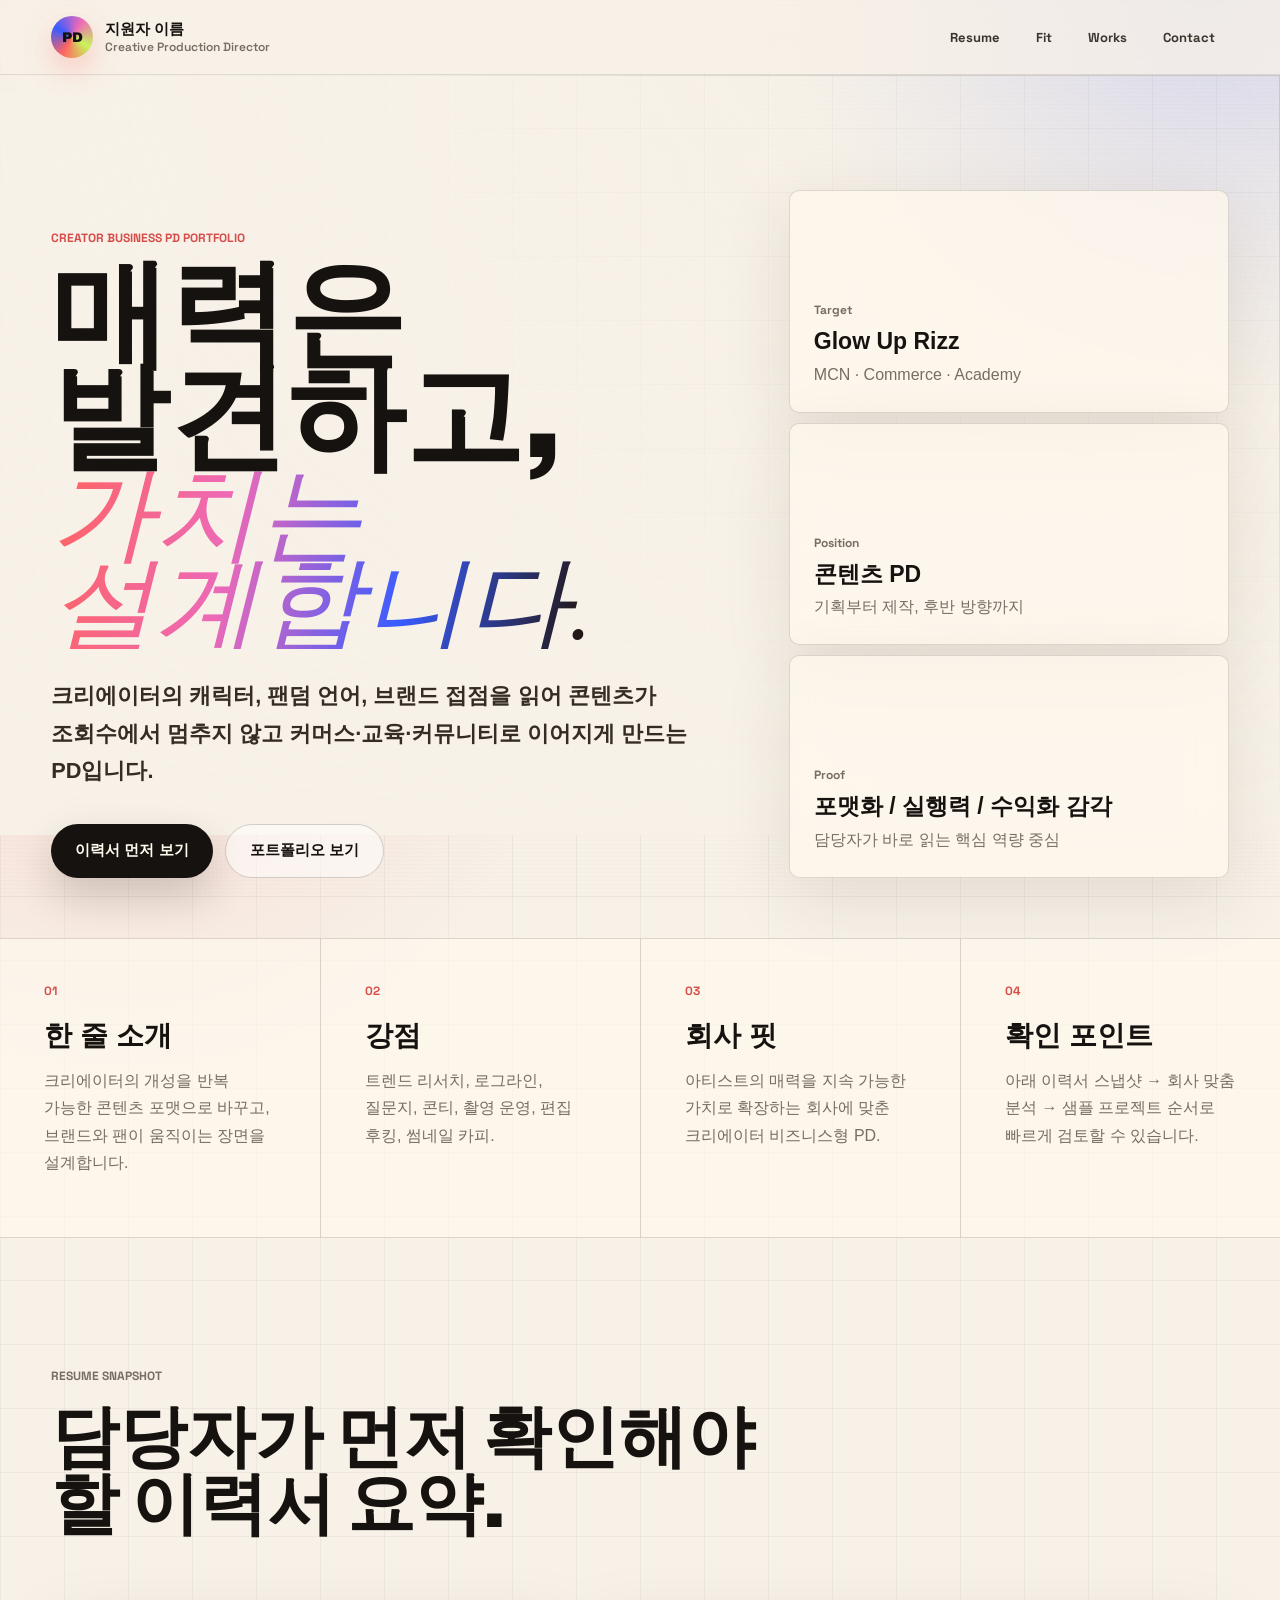
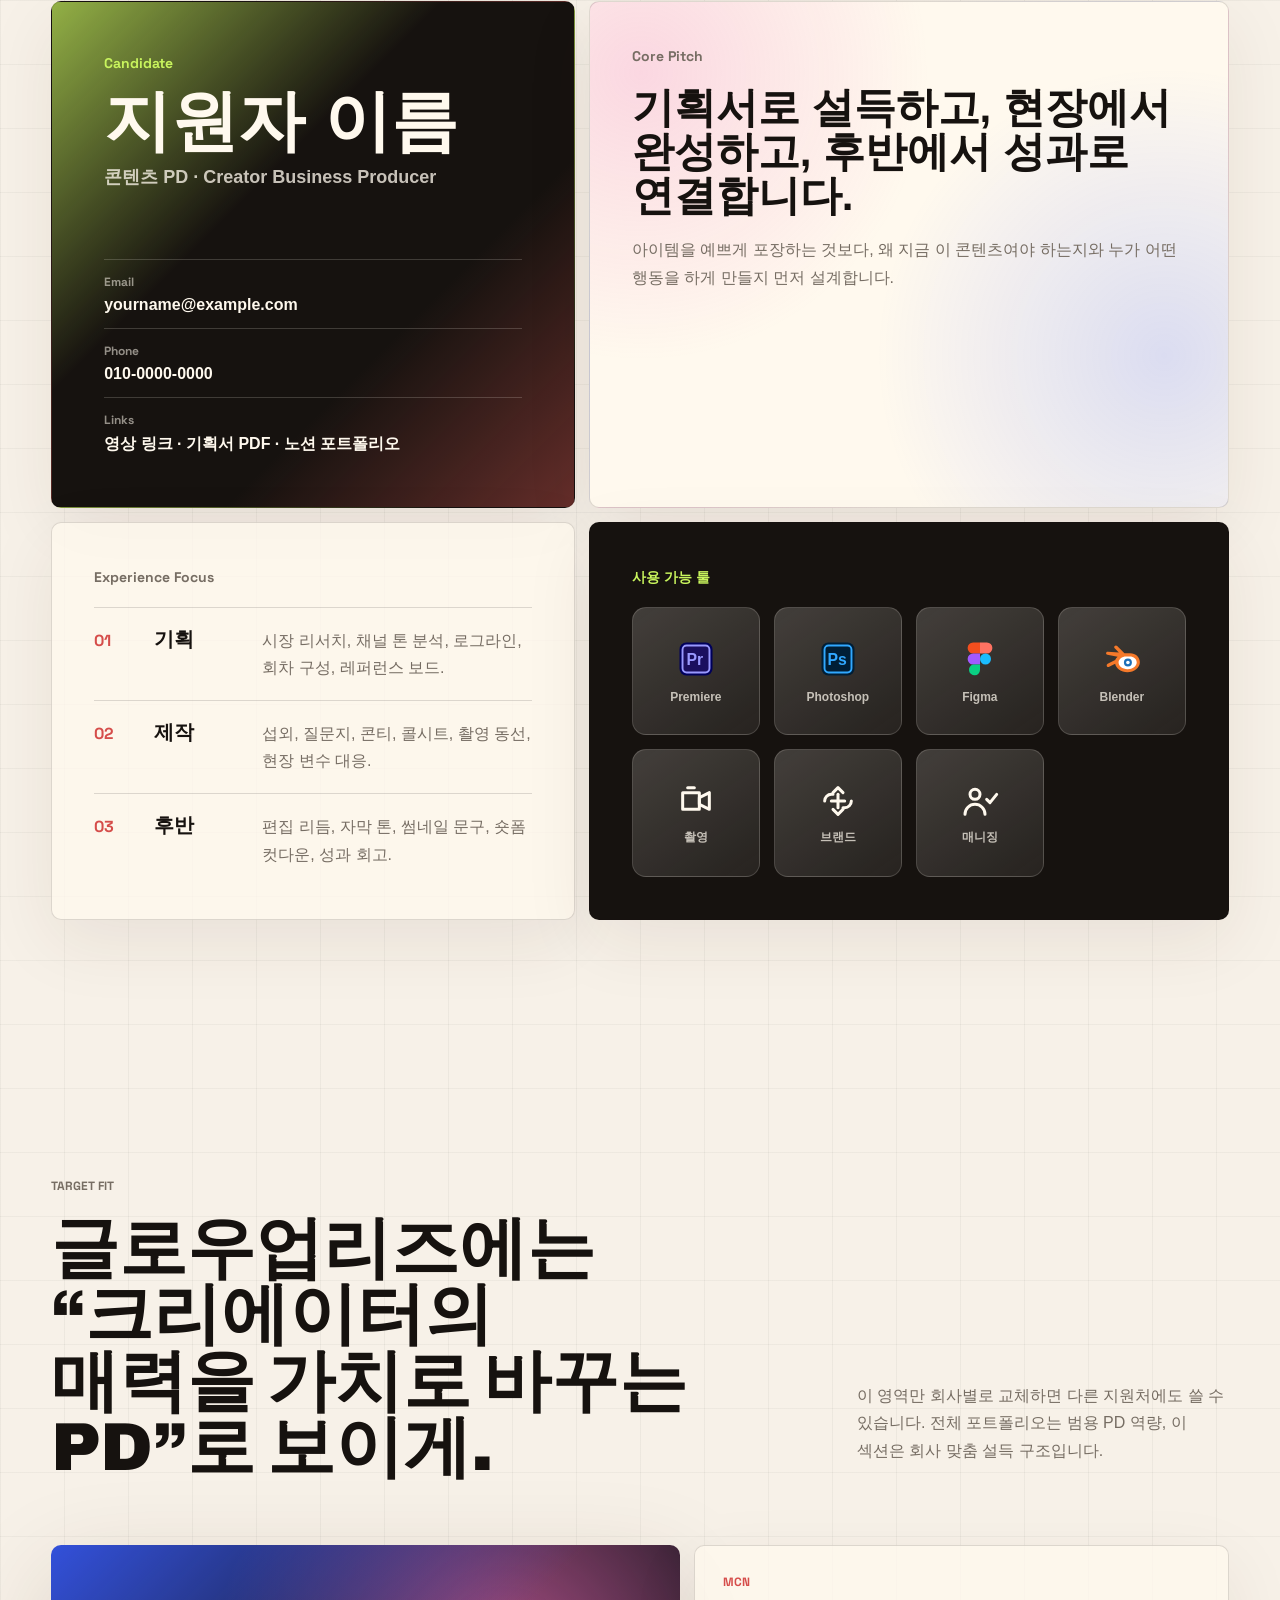
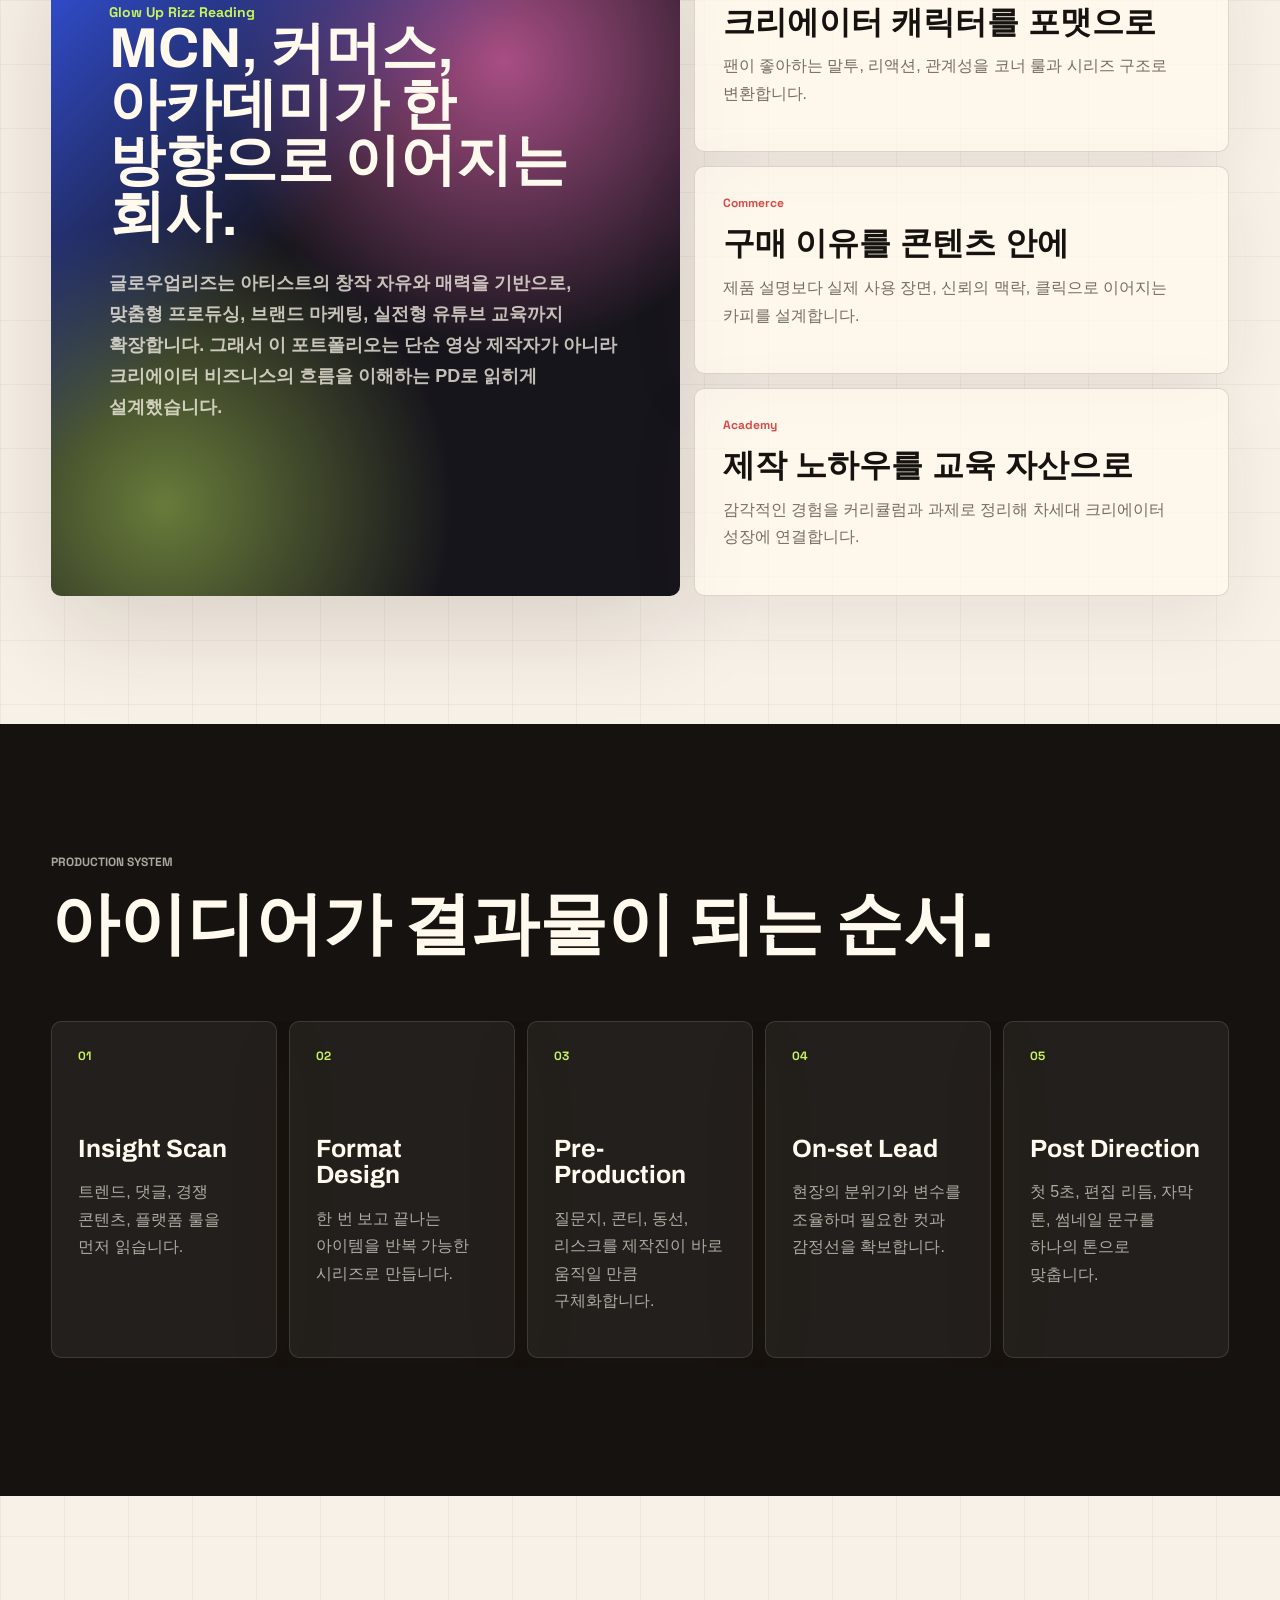
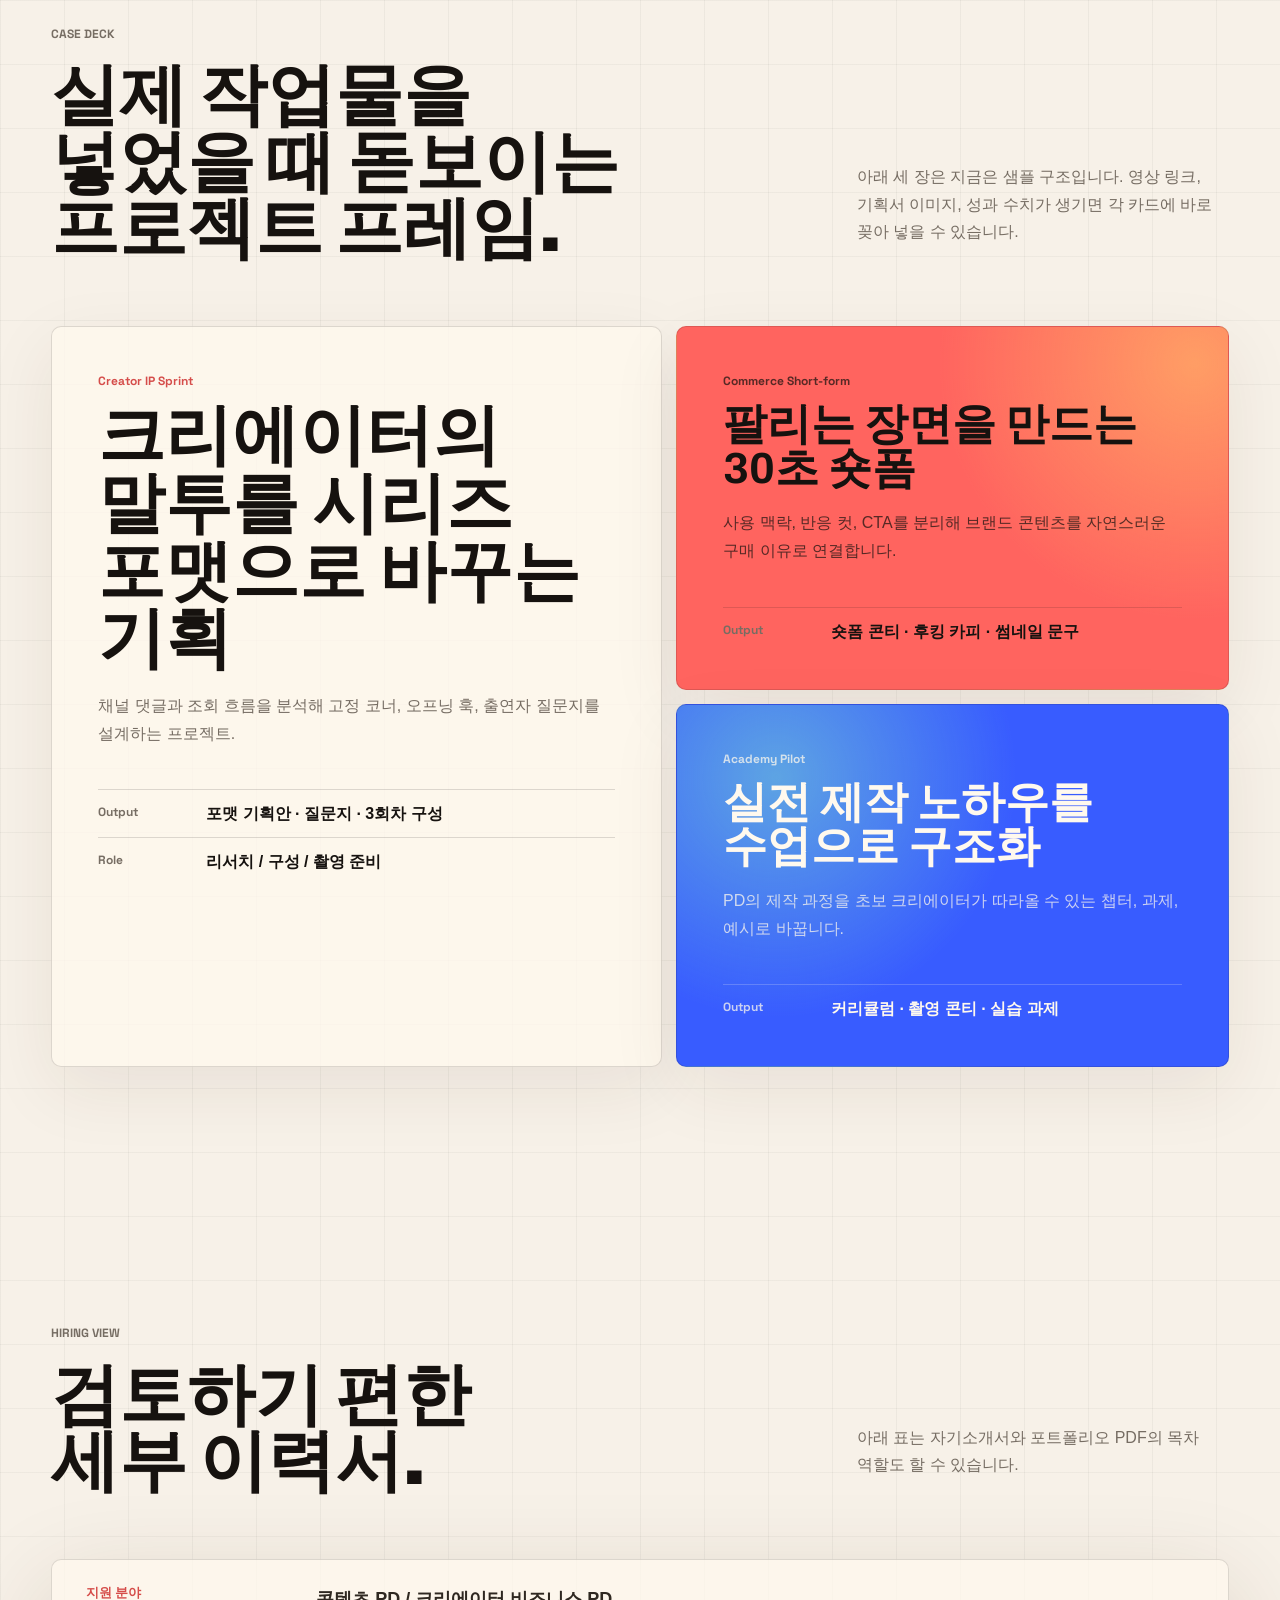
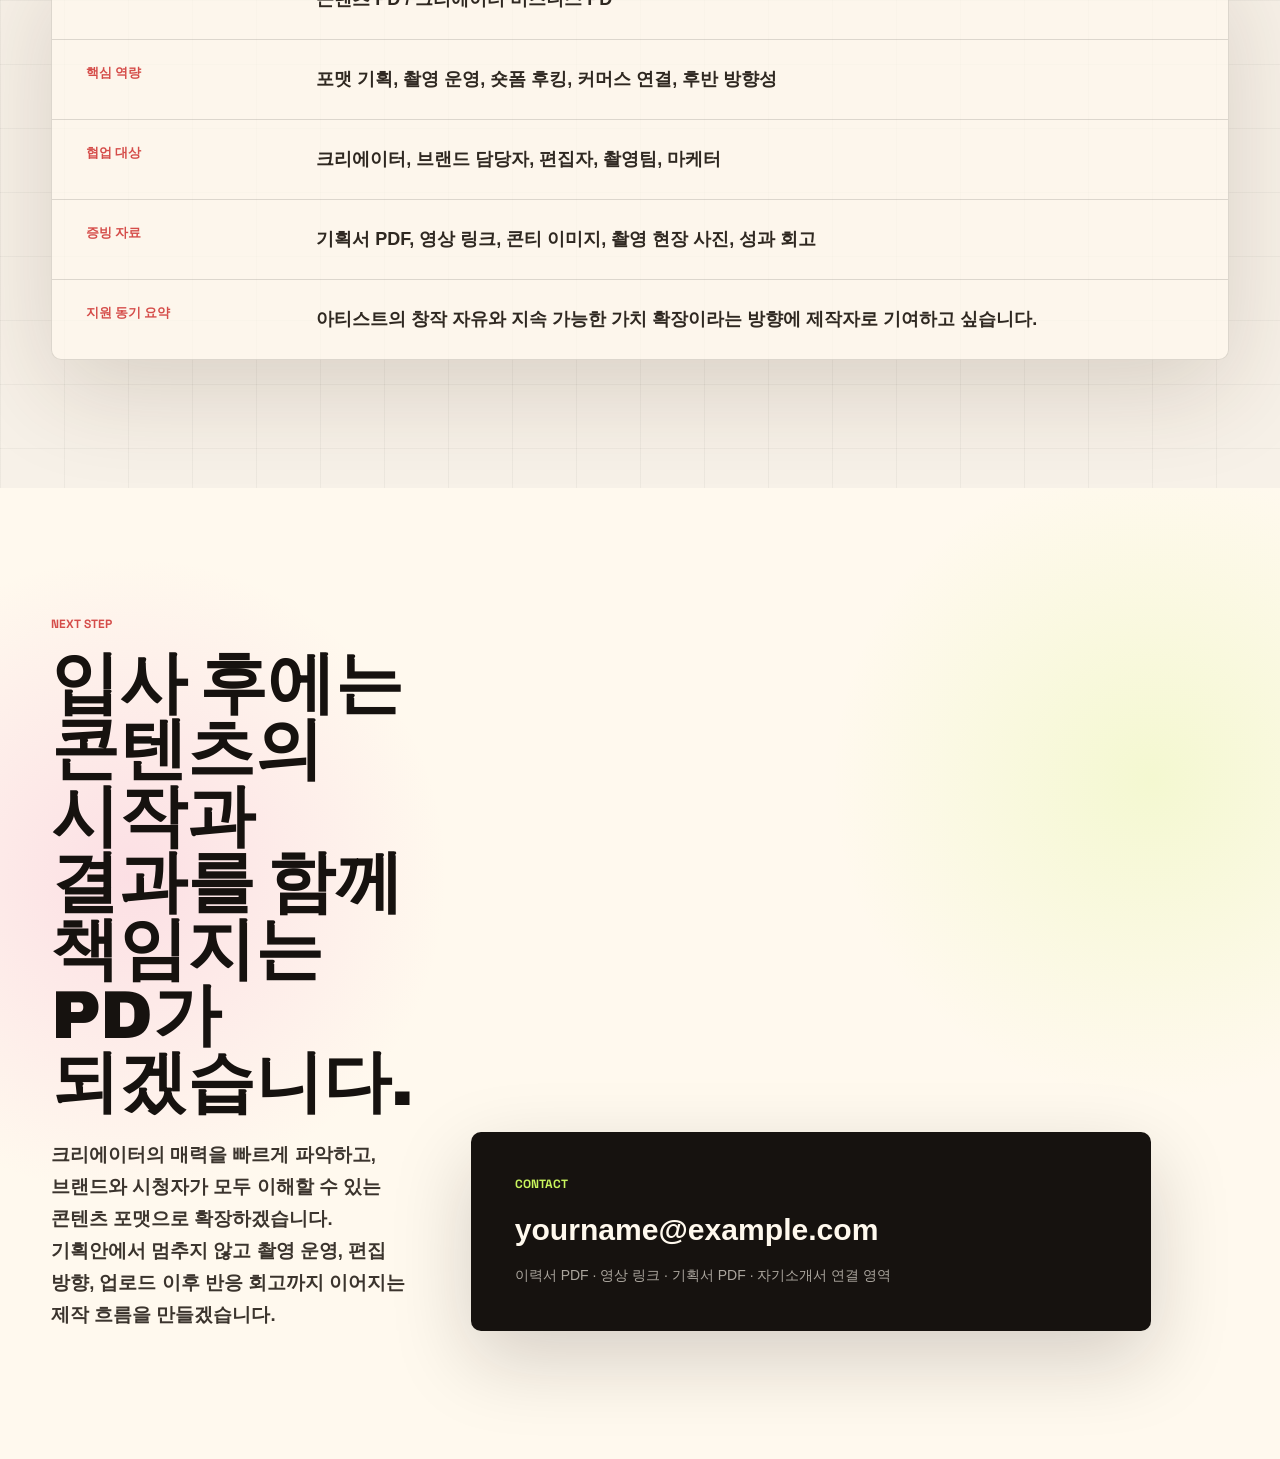
==== assets/index.html @ 53339b53 "Add files via upload" ====
﻿<!doctype html>
<html lang="ko">
  <head>
    <meta charset="utf-8" />
    <meta name="viewport" content="width=device-width, initial-scale=1" />
    <title>Creative PD Portfolio | Creator Business Resume</title>
    <meta
      name="description"
      content="크리에이터 비즈니스, MCN, 커머스, 아카데미까지 연결하는 콘텐츠 PD 포트폴리오 겸 이력서"
    />
    <link rel="stylesheet" href="./styles.css" />
  </head>
  <body>
    <main class="site">
      <header class="nav" aria-label="주요 메뉴">
        <a class="brand" href="#top" aria-label="맨 위로 이동">
          <span class="brand-mark">PD</span>
          <span>
            <strong>지원자 이름</strong>
            <small>Creative Production Director</small>
          </span>
        </a>
        <nav class="nav-links">
          <a href="#resume">Resume</a>
          <a href="#fit">Fit</a>
          <a href="#works">Works</a>
          <a href="#contact">Contact</a>
        </nav>
      </header>

      <section class="hero" id="top">
        <div class="hero-visual" aria-hidden="true">
          <img src="./assets/hero-prism-studio.png" alt="" />
        </div>
        <div class="hero-copy">
          <p class="eyebrow">CREATOR BUSINESS PD PORTFOLIO</p>
          <h1>
            매력은 발견하고,
            <span>가치는 설계합니다.</span>
          </h1>
          <p class="hero-lead">
            크리에이터의 캐릭터, 팬덤 언어, 브랜드 접점을 읽어
            콘텐츠가 조회수에서 멈추지 않고 커머스·교육·커뮤니티로 이어지게 만드는 PD입니다.
          </p>
          <div class="hero-actions">
            <a class="button primary" href="#resume">이력서 먼저 보기</a>
            <a class="button ghost" href="#works">포트폴리오 보기</a>
          </div>
        </div>
        <aside class="hero-panel" aria-label="지원 요약">
          <div>
            <span>Target</span>
            <strong>Glow Up Rizz</strong>
            <p>MCN · Commerce · Academy</p>
          </div>
          <div>
            <span>Position</span>
            <strong>콘텐츠 PD</strong>
            <p>기획부터 제작, 후반 방향까지</p>
          </div>
          <div>
            <span>Proof</span>
            <strong>포맷화 / 실행력 / 수익화 감각</strong>
            <p>담당자가 바로 읽는 핵심 역량 중심</p>
          </div>
        </aside>
      </section>

      <section class="brief" aria-label="채용 담당자 요약">
        <article>
          <span>01</span>
          <strong>한 줄 소개</strong>
          <p>크리에이터의 개성을 반복 가능한 콘텐츠 포맷으로 바꾸고, 브랜드와 팬이 움직이는 장면을 설계합니다.</p>
        </article>
        <article>
          <span>02</span>
          <strong>강점</strong>
          <p>트렌드 리서치, 로그라인, 질문지, 콘티, 촬영 운영, 편집 후킹, 썸네일 카피.</p>
        </article>
        <article>
          <span>03</span>
          <strong>회사 핏</strong>
          <p>아티스트의 매력을 지속 가능한 가치로 확장하는 회사에 맞춘 크리에이터 비즈니스형 PD.</p>
        </article>
        <article>
          <span>04</span>
          <strong>확인 포인트</strong>
          <p>아래 이력서 스냅샷 → 회사 맞춤 분석 → 샘플 프로젝트 순서로 빠르게 검토할 수 있습니다.</p>
        </article>
      </section>

      <section class="resume" id="resume">
        <div class="section-head">
          <p class="eyebrow">RESUME SNAPSHOT</p>
          <h2>담당자가 먼저 확인해야 할 이력서 요약.</h2>
        </div>

        <div class="resume-grid">
          <article class="profile-block">
            <p class="label">Candidate</p>
            <h3>지원자 이름</h3>
            <p class="role">콘텐츠 PD · Creator Business Producer</p>
            <ul class="contact-list">
              <li><span>Email</span><strong>yourname@example.com</strong></li>
              <li><span>Phone</span><strong>010-0000-0000</strong></li>
              <li><span>Links</span><strong>영상 링크 · 기획서 PDF · 노션 포트폴리오</strong></li>
            </ul>
          </article>

          <article class="resume-card accent-card">
            <p class="label">Core Pitch</p>
            <h3>기획서로 설득하고, 현장에서 완성하고, 후반에서 성과로 연결합니다.</h3>
            <p>
              아이템을 예쁘게 포장하는 것보다, 왜 지금 이 콘텐츠여야 하는지와
              누가 어떤 행동을 하게 만들지 먼저 설계합니다.
            </p>
          </article>

          <article class="resume-card">
            <p class="label">Experience Focus</p>
            <div class="timeline">
              <div>
                <span>01</span>
                <strong>기획</strong>
                <p>시장 리서치, 채널 톤 분석, 로그라인, 회차 구성, 레퍼런스 보드.</p>
              </div>
              <div>
                <span>02</span>
                <strong>제작</strong>
                <p>섭외, 질문지, 콘티, 콜시트, 촬영 동선, 현장 변수 대응.</p>
              </div>
              <div>
                <span>03</span>
                <strong>후반</strong>
                <p>편집 리듬, 자막 톤, 썸네일 문구, 숏폼 컷다운, 성과 회고.</p>
              </div>
            </div>
          </article>

          <article class="resume-card tools-card">
            <p class="label">사용 가능 툴</p>
            <div class="tool-icons" aria-label="사용 가능 툴 목록">
              <span class="tool-icon" aria-label="Premiere Pro 영상 편집" data-tooltip="Premiere Pro">
                <svg class="brand-icon adobe-icon premiere-icon" viewBox="0 0 32 32" aria-hidden="true">
                  <rect x="4" y="4" width="24" height="24" rx="5" fill="#00005b"/>
                  <rect x="6.2" y="6.2" width="19.6" height="19.6" rx="3" fill="#1a0f5f" stroke="#9999ff" stroke-width="1.4"/>
                  <text x="9.1" y="20.5" fill="#9999ff" font-family="Arial, sans-serif" font-size="11.5" font-weight="800">Pr</text>
                </svg>
                <small>Premiere</small>
              </span>
              <span class="tool-icon" aria-label="Photoshop 이미지 편집" data-tooltip="Photoshop">
                <svg class="brand-icon adobe-icon photoshop-icon" viewBox="0 0 32 32" aria-hidden="true">
                  <rect x="4" y="4" width="24" height="24" rx="5" fill="#001e36"/>
                  <rect x="6.2" y="6.2" width="19.6" height="19.6" rx="3" fill="#001e36" stroke="#31a8ff" stroke-width="1.4"/>
                  <text x="8.4" y="20.5" fill="#31a8ff" font-family="Arial, sans-serif" font-size="11.5" font-weight="800">Ps</text>
                </svg>
                <small>Photoshop</small>
              </span>
              <span class="tool-icon" aria-label="Figma 화면 설계" data-tooltip="Figma">
                <svg class="brand-icon figma-icon" viewBox="0 0 32 32" aria-hidden="true">
                  <path d="M11 4h5v8h-5a4 4 0 0 1 0-8Z" fill="#f24e1e"/>
                  <path d="M16 4h5a4 4 0 0 1 0 8h-5V4Z" fill="#ff7262"/>
                  <path d="M11 12h5v8h-5a4 4 0 0 1 0-8Z" fill="#a259ff"/>
                  <path d="M16 16a4 4 0 1 1 8 0 4 4 0 0 1-8 0Z" fill="#1abcfe"/>
                  <path d="M11 20h5v4a4 4 0 1 1-5-4Z" fill="#0acf83"/>
                </svg>
                <small>Figma</small>
              </span>
              <span class="tool-icon" aria-label="Blender 3D 그래픽 제작" data-tooltip="Blender">
                <svg class="brand-icon blender-icon" viewBox="0 0 32 32" aria-hidden="true">
                  <path d="M5.4 12.9c-.6-.1-1-.5-1-1.1 0-.7.6-1.2 1.3-1.1l8 .6-3-3.1c-.5-.5-.5-1.2 0-1.7.5-.5 1.3-.5 1.8 0l5.3 5.4h4.1c4 0 7.1 2.9 7.1 6.5 0 4-4.1 7.2-9.1 7.2-4.5 0-8.2-2.6-8.9-6.1l-4.3 2.2c-.7.3-1.4.1-1.7-.5-.3-.6 0-1.3.6-1.7l5.4-2.8c.4-.9 1-1.7 1.8-2.4l-7.4-1.4Z" fill="#f5792a"/>
                  <path d="M21.6 14.2c2.9 0 5.1 1.9 5.1 4.3 0 2.7-3 4.9-6.7 4.9-3.6 0-6.5-2.1-6.5-4.8 0-2.5 2.5-4.4 5.5-4.4h2.6Z" fill="#ffffff"/>
                  <circle cx="20.3" cy="18.5" r="2.9" fill="#1d6fb8"/>
                  <circle cx="20.3" cy="18.5" r="1.3" fill="#ffffff"/>
                </svg>
                <small>Blender</small>
              </span>
              <span class="tool-icon" aria-label="촬영 진행" data-tooltip="촬영 진행">
                <svg viewBox="0 0 24 24" aria-hidden="true"><path d="M4 7h10v10H4z"/><path d="m14 10 6-3v10l-6-3z"/><path d="M7 4h4"/></svg>
                <small>촬영</small>
              </span>
              <span class="tool-icon" aria-label="브랜드 커뮤니케이션" data-tooltip="브랜드 커뮤니케이션">
                <svg viewBox="0 0 24 24" aria-hidden="true"><path d="M8 12h8"/><path d="M12 8v8"/><path d="M4 12a4 4 0 0 1 4-4h1"/><path d="M20 12a4 4 0 0 1-4 4h-1"/><path d="M9 17l3 3 3-3"/><path d="M9 7l3-3 3 3"/></svg>
                <small>브랜드</small>
              </span>
              <span class="tool-icon" aria-label="크리에이터 매니지먼트" data-tooltip="크리에이터 매니지먼트">
                <svg viewBox="0 0 24 24" aria-hidden="true"><circle cx="9" cy="8" r="3"/><path d="M3 20a6 6 0 0 1 12 0"/><path d="m16 11 2 2 4-5"/></svg>
                <small>매니징</small>
              </span>
            </div>
          </article>
        </div>
      </section>

      <section class="target-fit" id="fit">
        <div class="section-head split">
          <div>
            <p class="eyebrow">TARGET FIT</p>
            <h2>글로우업리즈에는 “크리에이터의 매력을 가치로 바꾸는 PD”로 보이게.</h2>
          </div>
          <p>
            이 영역만 회사별로 교체하면 다른 지원처에도 쓸 수 있습니다.
            전체 포트폴리오는 범용 PD 역량, 이 섹션은 회사 맞춤 설득 구조입니다.
          </p>
        </div>

        <div class="fit-grid">
          <article class="fit-main">
            <span class="label">Glow Up Rizz Reading</span>
            <h3>MCN, 커머스, 아카데미가 한 방향으로 이어지는 회사.</h3>
            <p>
              글로우업리즈는 아티스트의 창작 자유와 매력을 기반으로, 맞춤형 프로듀싱,
              브랜드 마케팅, 실전형 유튜브 교육까지 확장합니다. 그래서 이 포트폴리오는
              단순 영상 제작자가 아니라 크리에이터 비즈니스의 흐름을 이해하는 PD로 읽히게 설계했습니다.
            </p>
          </article>
          <div class="fit-stack">
            <article>
              <span>MCN</span>
              <strong>크리에이터 캐릭터를 포맷으로</strong>
              <p>팬이 좋아하는 말투, 리액션, 관계성을 코너 룰과 시리즈 구조로 변환합니다.</p>
            </article>
            <article>
              <span>Commerce</span>
              <strong>구매 이유를 콘텐츠 안에</strong>
              <p>제품 설명보다 실제 사용 장면, 신뢰의 맥락, 클릭으로 이어지는 카피를 설계합니다.</p>
            </article>
            <article>
              <span>Academy</span>
              <strong>제작 노하우를 교육 자산으로</strong>
              <p>감각적인 경험을 커리큘럼과 과제로 정리해 차세대 크리에이터 성장에 연결합니다.</p>
            </article>
          </div>
        </div>
      </section>

      <section class="process">
        <div class="section-head">
          <p class="eyebrow">PRODUCTION SYSTEM</p>
          <h2>아이디어가 결과물이 되는 순서.</h2>
        </div>
        <div class="process-row">
          <article><span>01</span><strong>Insight Scan</strong><p>트렌드, 댓글, 경쟁 콘텐츠, 플랫폼 룰을 먼저 읽습니다.</p></article>
          <article><span>02</span><strong>Format Design</strong><p>한 번 보고 끝나는 아이템을 반복 가능한 시리즈로 만듭니다.</p></article>
          <article><span>03</span><strong>Pre-Production</strong><p>질문지, 콘티, 동선, 리스크를 제작진이 바로 움직일 만큼 구체화합니다.</p></article>
          <article><span>04</span><strong>On-set Lead</strong><p>현장의 분위기와 변수를 조율하며 필요한 컷과 감정선을 확보합니다.</p></article>
          <article><span>05</span><strong>Post Direction</strong><p>첫 5초, 편집 리듬, 자막 톤, 썸네일 문구를 하나의 톤으로 맞춥니다.</p></article>
        </div>
      </section>

      <section class="works" id="works">
        <div class="section-head split">
          <div>
            <p class="eyebrow">CASE DECK</p>
            <h2>실제 작업물을 넣었을 때 돋보이는 프로젝트 프레임.</h2>
          </div>
          <p>
            아래 세 장은 지금은 샘플 구조입니다. 영상 링크, 기획서 이미지,
            성과 수치가 생기면 각 카드에 바로 꽂아 넣을 수 있습니다.
          </p>
        </div>

        <div class="case-grid">
          <article class="case-card large">
            <span>Creator IP Sprint</span>
            <h3>크리에이터의 말투를 시리즈 포맷으로 바꾸는 기획</h3>
            <p>채널 댓글과 조회 흐름을 분석해 고정 코너, 오프닝 훅, 출연자 질문지를 설계하는 프로젝트.</p>
            <dl>
              <div><dt>Output</dt><dd>포맷 기획안 · 질문지 · 3회차 구성</dd></div>
              <div><dt>Role</dt><dd>리서치 / 구성 / 촬영 준비</dd></div>
            </dl>
          </article>
          <article class="case-card coral">
            <span>Commerce Short-form</span>
            <h3>팔리는 장면을 만드는 30초 숏폼</h3>
            <p>사용 맥락, 반응 컷, CTA를 분리해 브랜드 콘텐츠를 자연스러운 구매 이유로 연결합니다.</p>
            <dl>
              <div><dt>Output</dt><dd>숏폼 콘티 · 후킹 카피 · 썸네일 문구</dd></div>
            </dl>
          </article>
          <article class="case-card blue">
            <span>Academy Pilot</span>
            <h3>실전 제작 노하우를 수업으로 구조화</h3>
            <p>PD의 제작 과정을 초보 크리에이터가 따라올 수 있는 챕터, 과제, 예시로 바꿉니다.</p>
            <dl>
              <div><dt>Output</dt><dd>커리큘럼 · 촬영 콘티 · 실습 과제</dd></div>
            </dl>
          </article>
        </div>
      </section>

      <section class="resume-detail">
        <div class="section-head split">
          <div>
            <p class="eyebrow">HIRING VIEW</p>
            <h2>검토하기 편한 세부 이력서.</h2>
          </div>
          <p>아래 표는 자기소개서와 포트폴리오 PDF의 목차 역할도 할 수 있습니다.</p>
        </div>

        <div class="detail-table" role="table" aria-label="세부 이력서">
          <div role="row"><span role="cell">지원 분야</span><strong role="cell">콘텐츠 PD / 크리에이터 비즈니스 PD</strong></div>
          <div role="row"><span role="cell">핵심 역량</span><strong role="cell">포맷 기획, 촬영 운영, 숏폼 후킹, 커머스 연결, 후반 방향성</strong></div>
          <div role="row"><span role="cell">협업 대상</span><strong role="cell">크리에이터, 브랜드 담당자, 편집자, 촬영팀, 마케터</strong></div>
          <div role="row"><span role="cell">증빙 자료</span><strong role="cell">기획서 PDF, 영상 링크, 콘티 이미지, 촬영 현장 사진, 성과 회고</strong></div>
          <div role="row"><span role="cell">지원 동기 요약</span><strong role="cell">아티스트의 창작 자유와 지속 가능한 가치 확장이라는 방향에 제작자로 기여하고 싶습니다.</strong></div>
        </div>
      </section>

      <section class="contact" id="contact">
        <div>
          <p class="eyebrow">NEXT STEP</p>
          <h2>입사 후에는 콘텐츠의 시작과 결과를 함께 책임지는 PD가 되겠습니다.</h2>
          <p class="contact-copy">
            크리에이터의 매력을 빠르게 파악하고, 브랜드와 시청자가 모두 이해할 수 있는 콘텐츠 포맷으로 확장하겠습니다.
            기획안에서 멈추지 않고 촬영 운영, 편집 방향, 업로드 이후 반응 회고까지 이어지는 제작 흐름을 만들겠습니다.
          </p>
        </div>
        <a class="contact-card" href="mailto:yourname@example.com">
          <span>CONTACT</span>
          <strong>yourname@example.com</strong>
          <small>이력서 PDF · 영상 링크 · 기획서 PDF · 자기소개서 연결 영역</small>
        </a>
      </section>
    </main>

    <script>
      const observer = new IntersectionObserver(
        (entries) => {
          entries.forEach((entry) => {
            if (entry.isIntersecting) entry.target.classList.add("is-visible");
          });
        },
        { threshold: 0.12 }
      );

      document.querySelectorAll("section, .case-card, .resume-card").forEach((element) => {
        element.classList.add("reveal");
        observer.observe(element);
      });
    </script>
  </body>
</html>
---- assets/styles.css ----
﻿@import url("https://cdn.jsdelivr.net/gh/orioncactus/pretendard/dist/web/static/pretendard.css");
@import url("https://fonts.googleapis.com/css2?family=Archivo:wght@600;700;800;900&family=Instrument+Serif:ital@0;1&family=Space+Grotesk:wght@500;600;700&display=swap");

:root {
  --paper: #f7f1e8;
  --paper-2: #fff9ee;
  --ink: #16120f;
  --charcoal: #151515;
  --muted: #766d63;
  --line: rgba(22, 18, 15, 0.14);
  --lime: #c8f45d;
  --coral: #ff645f;
  --pink: #ed69b7;
  --blue: #385cff;
  --mint: #86f2c5;
  --butter: #ffd66b;
  --shadow: 0 30px 100px rgba(60, 36, 21, 0.16);
}

* {
  box-sizing: border-box;
}

html {
  scroll-behavior: smooth;
}

body {
  margin: 0;
  background: var(--paper);
  color: var(--ink);
  font-family: "Pretendard", "Apple SD Gothic Neo", "Segoe UI", sans-serif;
  word-break: keep-all;
}

a {
  color: inherit;
  text-decoration: none;
}

img {
  display: block;
  max-width: 100%;
}

.site {
  min-height: 100dvh;
  overflow: hidden;
  background:
    radial-gradient(circle at 10% 8%, rgba(255, 100, 95, 0.16), transparent 28rem),
    radial-gradient(circle at 94% 0%, rgba(56, 92, 255, 0.18), transparent 26rem),
    linear-gradient(90deg, rgba(22, 18, 15, 0.045) 1px, transparent 1px),
    linear-gradient(180deg, rgba(22, 18, 15, 0.04) 1px, transparent 1px),
    var(--paper);
  background-size: auto, auto, 64px 64px, 64px 64px, auto;
}

.site::before {
  content: "";
  position: fixed;
  inset: 0;
  z-index: 1;
  pointer-events: none;
  opacity: 0.38;
  background-image:
    linear-gradient(rgba(22, 18, 15, 0.025) 1px, transparent 1px),
    linear-gradient(90deg, rgba(22, 18, 15, 0.02) 1px, transparent 1px);
  background-size: 4px 4px;
}

.nav,
section {
  position: relative;
  z-index: 2;
}

.nav {
  position: sticky;
  top: 0;
  z-index: 20;
  display: flex;
  align-items: center;
  justify-content: space-between;
  gap: 24px;
  padding: 16px clamp(18px, 4vw, 56px);
  border-bottom: 1px solid rgba(22, 18, 15, 0.1);
  background: rgba(247, 241, 232, 0.76);
  backdrop-filter: blur(22px);
}

.brand {
  display: inline-flex;
  align-items: center;
  gap: 12px;
}

.brand-mark {
  display: grid;
  width: 42px;
  height: 42px;
  place-items: center;
  border-radius: 50%;
  background: conic-gradient(from 120deg, var(--lime), var(--coral), var(--blue), var(--pink), var(--lime));
  color: var(--ink);
  font-family: "Archivo", sans-serif;
  font-size: 14px;
  font-weight: 900;
  box-shadow: 0 12px 30px rgba(255, 100, 95, 0.28);
}

.brand strong,
.brand small {
  display: block;
}

.brand strong {
  font-size: 15px;
  font-weight: 900;
}

.brand small,
.nav-links a,
.eyebrow,
.label,
.brief span,
.process-row span,
.case-card span,
.contact-card span,
.fit-stack span {
  font-family: "Space Grotesk", "Pretendard", sans-serif;
  letter-spacing: 0;
}

.brand small {
  color: var(--muted);
  font-size: 12px;
  font-weight: 600;
}

.nav-links {
  display: flex;
  align-items: center;
  gap: 8px;
}

.nav-links a {
  border: 1px solid transparent;
  border-radius: 999px;
  color: #3b342d;
  font-size: 13px;
  font-weight: 700;
  padding: 10px 13px;
  transition: all 0.28s cubic-bezier(0.16, 1, 0.3, 1);
}

.nav-links a:hover {
  border-color: rgba(22, 18, 15, 0.15);
  background: rgba(255, 255, 255, 0.45);
  transform: translateY(-2px);
}

.hero {
  min-height: calc(100dvh - 75px);
  display: grid;
  grid-template-columns: minmax(0, 1fr) minmax(300px, 440px);
  align-items: end;
  gap: 28px;
  padding: clamp(64px, 9vw, 118px) clamp(18px, 4vw, 56px) clamp(32px, 5vw, 60px);
  isolation: isolate;
}

.hero-visual {
  position: absolute;
  inset: 0 0 auto 0;
  height: min(760px, 86dvh);
  z-index: -2;
  overflow: hidden;
}

.hero-visual::after {
  content: "";
  position: absolute;
  inset: 0;
  background:
    linear-gradient(90deg, rgba(247, 241, 232, 0.98) 0%, rgba(247, 241, 232, 0.88) 31%, rgba(247, 241, 232, 0.28) 68%, rgba(247, 241, 232, 0.08) 100%),
    linear-gradient(180deg, rgba(247, 241, 232, 0.02) 0%, var(--paper) 100%);
}

.hero-visual img {
  width: 100%;
  height: 100%;
  object-fit: cover;
  object-position: 54% 42%;
  filter: saturate(1.06) contrast(1.04);
}

.hero-copy {
  max-width: 980px;
  padding-top: 40px;
}

.eyebrow {
  color: #d54d4a;
  font-size: 12px;
  font-weight: 900;
  margin: 0 0 18px;
}

h1,
h2,
h3,
p {
  margin-top: 0;
}

h1 {
  font-family: "Archivo", "Pretendard", sans-serif;
  font-size: clamp(58px, 9.2vw, 142px);
  font-weight: 900;
  letter-spacing: 0;
  line-height: 0.87;
  margin-bottom: 28px;
  text-wrap: balance;
}

h1 span {
  display: block;
  font-family: "Instrument Serif", serif;
  font-size: 0.88em;
  font-style: italic;
  font-weight: 400;
  color: transparent;
  background: linear-gradient(100deg, var(--coral), var(--pink), var(--blue), #22150e 76%);
  background-clip: text;
  -webkit-background-clip: text;
}

.hero-lead {
  max-width: 720px;
  color: #342c25;
  font-size: clamp(18px, 1.7vw, 23px);
  font-weight: 600;
  line-height: 1.72;
}

.hero-actions {
  display: flex;
  flex-wrap: wrap;
  gap: 12px;
  margin-top: 34px;
}

.button {
  display: inline-flex;
  align-items: center;
  justify-content: center;
  min-height: 54px;
  border-radius: 999px;
  padding: 0 24px;
  font-size: 15px;
  font-weight: 900;
  transition: transform 0.35s cubic-bezier(0.16, 1, 0.3, 1), box-shadow 0.25s ease, background 0.25s ease;
}

.button:hover {
  transform: translateY(-3px);
}

.button:active {
  transform: scale(0.98);
}

.primary {
  background: var(--ink);
  color: var(--paper-2);
  box-shadow: 0 18px 40px rgba(22, 18, 15, 0.18);
}

.ghost {
  border: 1px solid rgba(22, 18, 15, 0.18);
  background: rgba(255, 255, 255, 0.5);
}

.hero-panel {
  display: grid;
  gap: 10px;
  align-self: stretch;
  min-height: 410px;
}

.hero-panel div {
  display: flex;
  flex-direction: column;
  justify-content: flex-end;
  border: 1px solid rgba(22, 18, 15, 0.14);
  border-radius: 10px;
  padding: 24px;
  background: rgba(255, 249, 238, 0.72);
  box-shadow: 0 20px 70px rgba(60, 36, 21, 0.1);
  backdrop-filter: blur(18px);
}

.hero-panel span,
.hero-panel p {
  color: var(--muted);
}

.hero-panel span {
  font-family: "Space Grotesk", sans-serif;
  font-size: 12px;
  font-weight: 900;
  margin-bottom: 10px;
}

.hero-panel strong {
  font-size: 23px;
  line-height: 1.15;
}

.hero-panel p {
  margin: 8px 0 0;
  line-height: 1.55;
}

.brief {
  display: grid;
  grid-template-columns: repeat(4, 1fr);
  border-top: 1px solid var(--line);
  border-bottom: 1px solid var(--line);
  background: rgba(255, 249, 238, 0.62);
}

.brief article {
  min-height: 220px;
  padding: clamp(26px, 3.8vw, 44px);
}

.brief article + article {
  border-left: 1px solid var(--line);
}

.brief span {
  color: #d54d4a;
  display: block;
  font-size: 12px;
  font-weight: 900;
  margin-bottom: 18px;
}

.brief strong {
  display: block;
  font-size: clamp(22px, 2.2vw, 31px);
  margin-bottom: 12px;
}

.brief p,
.section-head p,
.resume-card p,
.fit-main p,
.fit-stack p,
.process-row p,
.case-card p,
.detail-table strong,
.contact-card small {
  color: var(--muted);
  line-height: 1.72;
}

.resume,
.target-fit,
.process,
.works,
.resume-detail,
.contact {
  padding: clamp(82px, 10vw, 144px) clamp(18px, 4vw, 56px);
}

.section-head {
  margin-bottom: clamp(34px, 5vw, 64px);
  max-width: 1060px;
}

.section-head.split {
  max-width: none;
  display: grid;
  grid-template-columns: minmax(0, 1.15fr) minmax(290px, 0.55fr);
  gap: 28px;
  align-items: end;
}

h2 {
  font-family: "Archivo", "Pretendard", sans-serif;
  font-size: clamp(38px, 5.3vw, 82px);
  font-weight: 900;
  letter-spacing: 0;
  line-height: 0.98;
  margin-bottom: 0;
  text-wrap: balance;
}

.resume-grid {
  display: grid;
  grid-template-columns: 0.9fr 1.1fr;
  gap: 14px;
}

.profile-block,
.resume-card,
.fit-main,
.fit-stack article,
.process-row article,
.case-card,
.detail-table,
.contact-card {
  border-radius: 10px;
}

.profile-block,
.resume-card,
.fit-stack article,
.process-row article,
.case-card {
  border: 1px solid var(--line);
  background: rgba(255, 249, 238, 0.74);
  box-shadow: 0 22px 70px rgba(60, 36, 21, 0.08);
}

.profile-block {
  min-height: 440px;
  padding: clamp(30px, 4.5vw, 52px);
  background:
    linear-gradient(135deg, rgba(200, 244, 93, 0.7), transparent 38%),
    linear-gradient(315deg, rgba(255, 100, 95, 0.34), transparent 34%),
    var(--ink);
  color: var(--paper-2);
}

.label {
  color: #d54d4a;
  font-size: 14px;
  font-weight: 900;
  margin: 0 0 18px;
}

.profile-block .label {
  color: var(--lime);
}

.profile-block h3 {
  font-size: clamp(42px, 5.2vw, 80px);
  line-height: 0.94;
  margin-bottom: 12px;
}

.role {
  color: rgba(255, 249, 238, 0.76);
  font-size: 18px;
  font-weight: 700;
}

.contact-list {
  display: grid;
  gap: 14px;
  list-style: none;
  margin: 70px 0 0;
  padding: 0;
}

.contact-list li {
  border-top: 1px solid rgba(255, 249, 238, 0.18);
  padding-top: 14px;
}

.contact-list span {
  color: rgba(255, 249, 238, 0.54);
  display: block;
  font-family: "Space Grotesk", sans-serif;
  font-size: 12px;
  font-weight: 900;
  margin-bottom: 6px;
}

.contact-list strong {
  overflow-wrap: anywhere;
}

.resume-card {
  min-height: 220px;
  padding: clamp(26px, 3.8vw, 42px);
}

.accent-card {
  background:
    radial-gradient(circle at 8% 14%, rgba(237, 105, 183, 0.23), transparent 18rem),
    radial-gradient(circle at 90% 70%, rgba(56, 92, 255, 0.18), transparent 18rem),
    var(--paper-2);
}

.accent-card h3 {
  color: var(--ink);
  font-size: clamp(28px, 3.3vw, 50px);
  line-height: 1.04;
  margin-bottom: 18px;
}

.timeline {
  display: grid;
  gap: 18px;
}

.timeline div {
  display: grid;
  grid-template-columns: 42px minmax(90px, 0.2fr) minmax(0, 1fr);
  gap: 18px;
  align-items: baseline;
  border-top: 1px solid var(--line);
  padding-top: 18px;
}

.timeline span {
  color: #d54d4a;
  font-family: "Space Grotesk", sans-serif;
  font-weight: 900;
}

.timeline strong {
  font-size: 20px;
}

.timeline p {
  margin-bottom: 0;
}

.tools-card {
  background: var(--ink);
}

.tools-card .label {
  color: var(--lime);
}

.tool-icons {
  display: grid;
  grid-template-columns: repeat(4, minmax(76px, 1fr));
  gap: 14px;
}

.tool-icon {
  align-items: center;
  aspect-ratio: 1;
  background:
    linear-gradient(145deg, rgba(255, 249, 238, 0.16), rgba(255, 249, 238, 0.035)),
    rgba(255, 249, 238, 0.04);
  border: 1px solid rgba(255, 249, 238, 0.16);
  border-radius: 14px;
  color: var(--paper-2);
  display: flex;
  flex-direction: column;
  gap: 10px;
  justify-content: center;
  min-height: 104px;
  padding: 16px 12px;
  position: relative;
  transition: transform 0.35s cubic-bezier(0.16, 1, 0.3, 1), border-color 0.25s ease, background 0.25s ease;
}

.tool-icon::after {
  background: var(--paper-2);
  border-radius: 999px;
  color: var(--ink);
  content: attr(data-tooltip);
  font-size: 11px;
  font-weight: 900;
  left: 50%;
  opacity: 0;
  padding: 7px 10px;
  pointer-events: none;
  position: absolute;
  top: -12px;
  transform: translate(-50%, -6px);
  transition: opacity 0.2s ease, transform 0.2s ease;
  white-space: nowrap;
}

.tool-icon:hover {
  background:
    radial-gradient(circle at 30% 10%, rgba(200, 244, 93, 0.22), transparent 52%),
    rgba(255, 249, 238, 0.08);
  border-color: rgba(200, 244, 93, 0.46);
  transform: translateY(-5px);
}

.tool-icon:hover::after {
  opacity: 1;
  transform: translate(-50%, -12px);
}

.tool-icon svg {
  fill: none;
  height: 40px;
  stroke: currentColor;
  stroke-linecap: round;
  stroke-linejoin: round;
  stroke-width: 1.8;
  width: 40px;
}

.tool-icon .brand-icon {
  fill: initial;
  height: 44px;
  stroke: none;
  width: 44px;
}

.tool-icon .brand-icon * {
  stroke-linecap: initial;
  stroke-linejoin: initial;
}

.tool-icon .brand-icon rect,
.tool-icon .brand-icon path,
.tool-icon .brand-icon text {
  paint-order: normal;
}

.tool-icon small {
  color: rgba(255, 249, 238, 0.72);
  font-size: 12px;
  font-weight: 800;
  line-height: 1.1;
  text-align: center;
}

.fit-grid {
  display: grid;
  grid-template-columns: minmax(0, 1.08fr) minmax(310px, 0.92fr);
  gap: 14px;
}

.fit-main {
  min-height: 520px;
  padding: clamp(32px, 5vw, 58px);
  color: var(--paper-2);
  background:
    linear-gradient(135deg, rgba(56, 92, 255, 0.84), transparent 42%),
    radial-gradient(circle at 72% 18%, rgba(237, 105, 183, 0.68), transparent 18rem),
    radial-gradient(circle at 18% 86%, rgba(200, 244, 93, 0.46), transparent 18rem),
    #17151c;
  box-shadow: var(--shadow);
}

.fit-main .label {
  color: var(--lime);
}

.fit-main h3 {
  max-width: 790px;
  font-family: "Archivo", "Pretendard", sans-serif;
  font-size: clamp(36px, 4.4vw, 68px);
  line-height: 1;
  margin-bottom: 22px;
}

.fit-main p {
  color: rgba(255, 249, 238, 0.74);
  font-size: 18px;
  font-weight: 600;
  max-width: 730px;
}

.fit-stack {
  display: grid;
  gap: 14px;
}

.fit-stack article {
  padding: 28px;
  transition: transform 0.35s cubic-bezier(0.16, 1, 0.3, 1), border-color 0.25s ease;
}

.fit-stack article:hover,
.process-row article:hover,
.case-card:hover {
  border-color: rgba(255, 100, 95, 0.42);
  transform: translateY(-7px);
}

.fit-stack span,
.case-card span,
.process-row span {
  color: #d54d4a;
  display: block;
  font-size: 12px;
  font-weight: 900;
  margin-bottom: 14px;
}

.fit-stack strong {
  display: block;
  font-size: clamp(24px, 2.5vw, 34px);
  line-height: 1.15;
  margin-bottom: 12px;
}

.process {
  background: var(--ink);
  color: var(--paper-2);
}

.process .eyebrow,
.process-row span {
  color: var(--lime);
}

.process .section-head p,
.process-row p {
  color: rgba(255, 249, 238, 0.64);
}

.process-row {
  display: grid;
  grid-template-columns: repeat(5, minmax(200px, 1fr));
  gap: 12px;
  overflow-x: auto;
  padding-bottom: 10px;
}

.process-row article {
  min-height: 320px;
  padding: 26px;
  background: rgba(255, 249, 238, 0.06);
  border-color: rgba(255, 249, 238, 0.12);
}

.process-row strong {
  display: block;
  font-family: "Archivo", "Pretendard", sans-serif;
  font-size: 25px;
  line-height: 1.05;
  margin: 72px 0 16px;
}

.case-grid {
  display: grid;
  grid-template-columns: 1.05fr 0.95fr;
  gap: 14px;
}

.case-card {
  min-height: 330px;
  padding: clamp(28px, 4vw, 46px);
  transition: transform 0.35s cubic-bezier(0.16, 1, 0.3, 1), border-color 0.25s ease;
}

.case-card.large {
  min-height: 674px;
  grid-row: span 2;
}

.case-card h3 {
  font-family: "Archivo", "Pretendard", sans-serif;
  font-size: clamp(30px, 3.4vw, 54px);
  line-height: 1.02;
  margin-bottom: 18px;
}

.case-card.large h3 {
  font-size: clamp(44px, 5.2vw, 80px);
}

.case-card dl {
  display: grid;
  gap: 12px;
  margin: 42px 0 0;
}

.case-card dl div {
  display: grid;
  grid-template-columns: 90px minmax(0, 1fr);
  gap: 18px;
  border-top: 1px solid var(--line);
  padding-top: 14px;
}

.case-card dt {
  color: var(--muted);
  font-family: "Space Grotesk", sans-serif;
  font-size: 12px;
  font-weight: 900;
}

.case-card dd {
  margin: 0;
  font-weight: 800;
}

.coral {
  background:
    radial-gradient(circle at 94% 10%, rgba(255, 214, 107, 0.5), transparent 16rem),
    var(--coral);
  color: var(--ink);
}

.coral p,
.coral span {
  color: rgba(22, 18, 15, 0.72);
}

.blue {
  background:
    radial-gradient(circle at 18% 20%, rgba(134, 242, 197, 0.48), transparent 15rem),
    var(--blue);
  color: var(--paper-2);
}

.blue p,
.blue span,
.blue dt {
  color: rgba(255, 249, 238, 0.74);
}

.blue dl div {
  border-top-color: rgba(255, 249, 238, 0.2);
}

.detail-table {
  border: 1px solid var(--line);
  overflow: hidden;
  background: rgba(255, 249, 238, 0.72);
  box-shadow: var(--shadow);
}

.detail-table div {
  display: grid;
  grid-template-columns: 210px minmax(0, 1fr);
  gap: 20px;
  padding: 24px clamp(20px, 3vw, 34px);
}

.detail-table div + div {
  border-top: 1px solid var(--line);
}

.detail-table span {
  color: #d54d4a;
  font-family: "Space Grotesk", sans-serif;
  font-size: 13px;
  font-weight: 900;
}

.detail-table strong {
  color: #2f2821;
  font-size: 18px;
}

.contact {
  display: grid;
  grid-template-columns: minmax(0, 0.82fr) minmax(420px, 680px);
  gap: clamp(32px, 5vw, 68px);
  align-items: end;
  background:
    radial-gradient(circle at 10% 40%, rgba(237, 105, 183, 0.18), transparent 20rem),
    radial-gradient(circle at 90% 30%, rgba(200, 244, 93, 0.2), transparent 20rem),
    var(--paper-2);
}

.contact > div {
  max-width: 860px;
}

.contact-copy {
  color: #3b342d;
  font-size: clamp(17px, 1.45vw, 21px);
  font-weight: 650;
  line-height: 1.72;
  margin: 24px 0 0;
  max-width: 780px;
}
.contact-card {
  display: block;
  min-width: 0;
  background: var(--ink);
  color: var(--paper-2);
  padding: clamp(28px, 4vw, 44px);
  box-shadow: 0 28px 80px rgba(22, 18, 15, 0.18);
  transition: transform 0.35s cubic-bezier(0.16, 1, 0.3, 1);
}

.contact-card:hover {
  transform: translateY(-8px);
}

.contact-card span {
  color: var(--lime);
  display: block;
  font-size: 12px;
  font-weight: 900;
  margin-bottom: 22px;
}

.contact-card strong {
  display: block;
  font-size: clamp(22px, 2.35vw, 34px);
  line-height: 1.08;
  overflow-wrap: anywhere;
}

.contact-card small {
  color: rgba(255, 249, 238, 0.64);
  display: block;
  font-size: 14px;
  margin-top: 16px;
}

.reveal {
  opacity: 0;
  transform: translateY(22px);
  transition: opacity 0.7s ease, transform 0.7s cubic-bezier(0.16, 1, 0.3, 1);
}

.reveal.is-visible {
  opacity: 1;
  transform: translateY(0);
}

@media (prefers-reduced-motion: reduce) {
  *,
  *::before,
  *::after {
    scroll-behavior: auto !important;
    transition: none !important;
    animation: none !important;
  }

  .reveal {
    opacity: 1;
    transform: none;
  }
}

@media (max-width: 1100px) {
  .brief {
    grid-template-columns: repeat(2, 1fr);
  }

  .brief article:nth-child(3) {
    border-left: 0;
    border-top: 1px solid var(--line);
  }

  .brief article:nth-child(4) {
    border-top: 1px solid var(--line);
  }

  .hero,
  .resume-grid,
  .section-head.split,
  .fit-grid,
  .case-grid,
  .contact {
    grid-template-columns: 1fr;
  }

  .hero-panel {
    min-height: auto;
    grid-template-columns: repeat(3, 1fr);
  }

  .case-card.large {
    min-height: 460px;
  }
}

@media (max-width: 720px) {
  .nav {
    align-items: flex-start;
    padding: 14px 16px;
  }

  .brand small {
    display: none;
  }

  .nav-links {
    flex-wrap: wrap;
    justify-content: flex-end;
  }

  .nav-links a {
    font-size: 12px;
    padding: 8px 9px;
  }

  .hero {
    padding-top: 52px;
  }

  .hero-visual {
    height: 640px;
  }

  .hero-visual::after {
    background:
      linear-gradient(180deg, rgba(247, 241, 232, 0.7) 0%, rgba(247, 241, 232, 0.94) 58%, var(--paper) 100%),
      linear-gradient(90deg, rgba(247, 241, 232, 0.9), rgba(247, 241, 232, 0.3));
  }

  h1 {
    font-size: clamp(48px, 15vw, 72px);
  }

  .hero-actions {
    align-items: stretch;
    flex-direction: column;
  }

  .button {
    width: 100%;
  }

  .hero-panel,
  .brief {
    grid-template-columns: 1fr;
  }

  .brief article + article,
  .brief article:nth-child(3),
  .brief article:nth-child(4) {
    border-left: 0;
    border-top: 1px solid var(--line);
  }

  .timeline div,
  .detail-table div,
  .case-card dl div {
    grid-template-columns: 1fr;
    gap: 8px;
  }

  .tool-icons {
    grid-template-columns: repeat(2, minmax(0, 1fr));
  }

  .process-row {
    grid-template-columns: 1fr;
    overflow: visible;
  }

  .process-row article {
    min-height: auto;
  }

  .process-row strong {
    margin-top: 40px;
  }
}

@media print {
  .nav,
  .hero-visual,
  .hero-actions,
  .process,
  .works,
  .contact {
    display: none !important;
  }

  body,
  .site {
    background: #fff !important;
    color: #111 !important;
  }

  .hero,
  .resume,
  .target-fit,
  .resume-detail {
    padding: 24px !important;
  }

  .hero {
    min-height: auto;
    display: block;
  }

  .hero-panel,
  .resume-grid,
  .fit-grid {
    display: block;
  }

  .profile-block,
  .resume-card,
  .fit-main,
  .fit-stack article,
  .detail-table {
    box-shadow: none !important;
    margin-bottom: 12px;
    break-inside: avoid;
  }
}
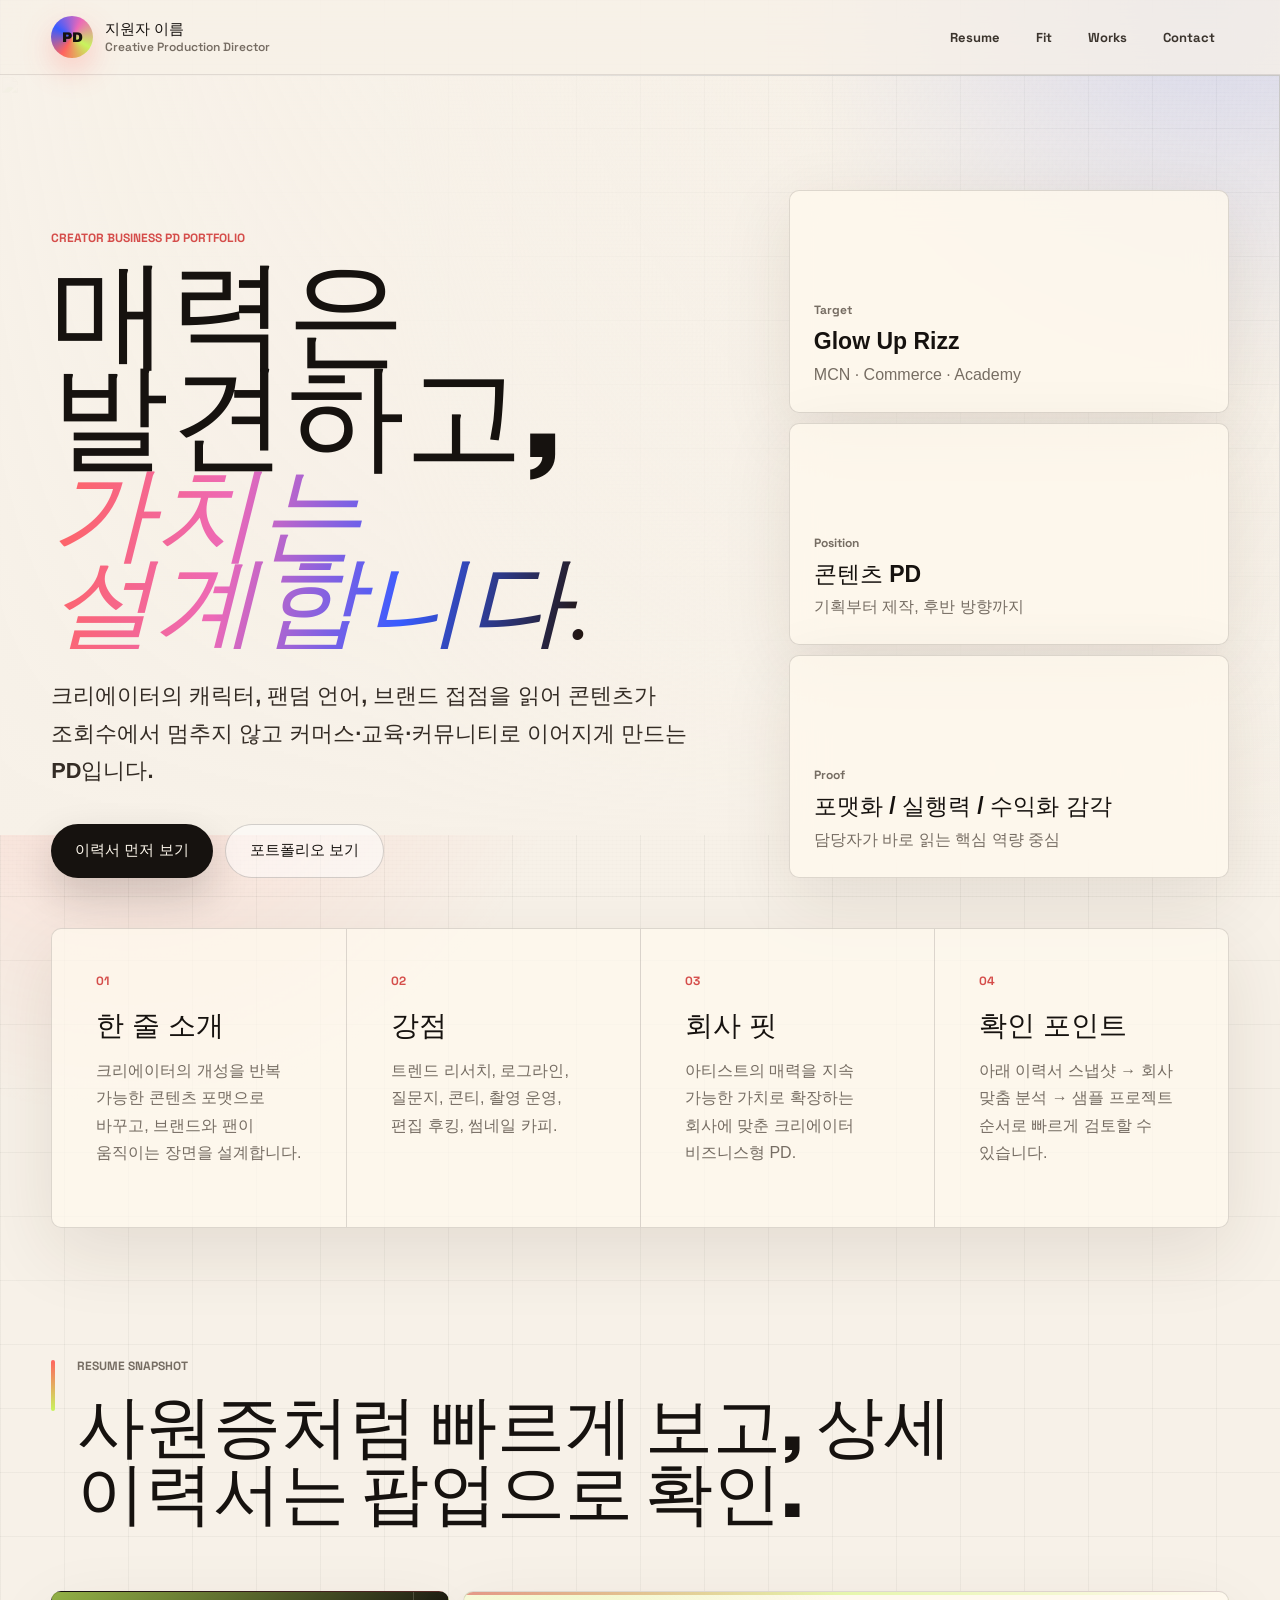
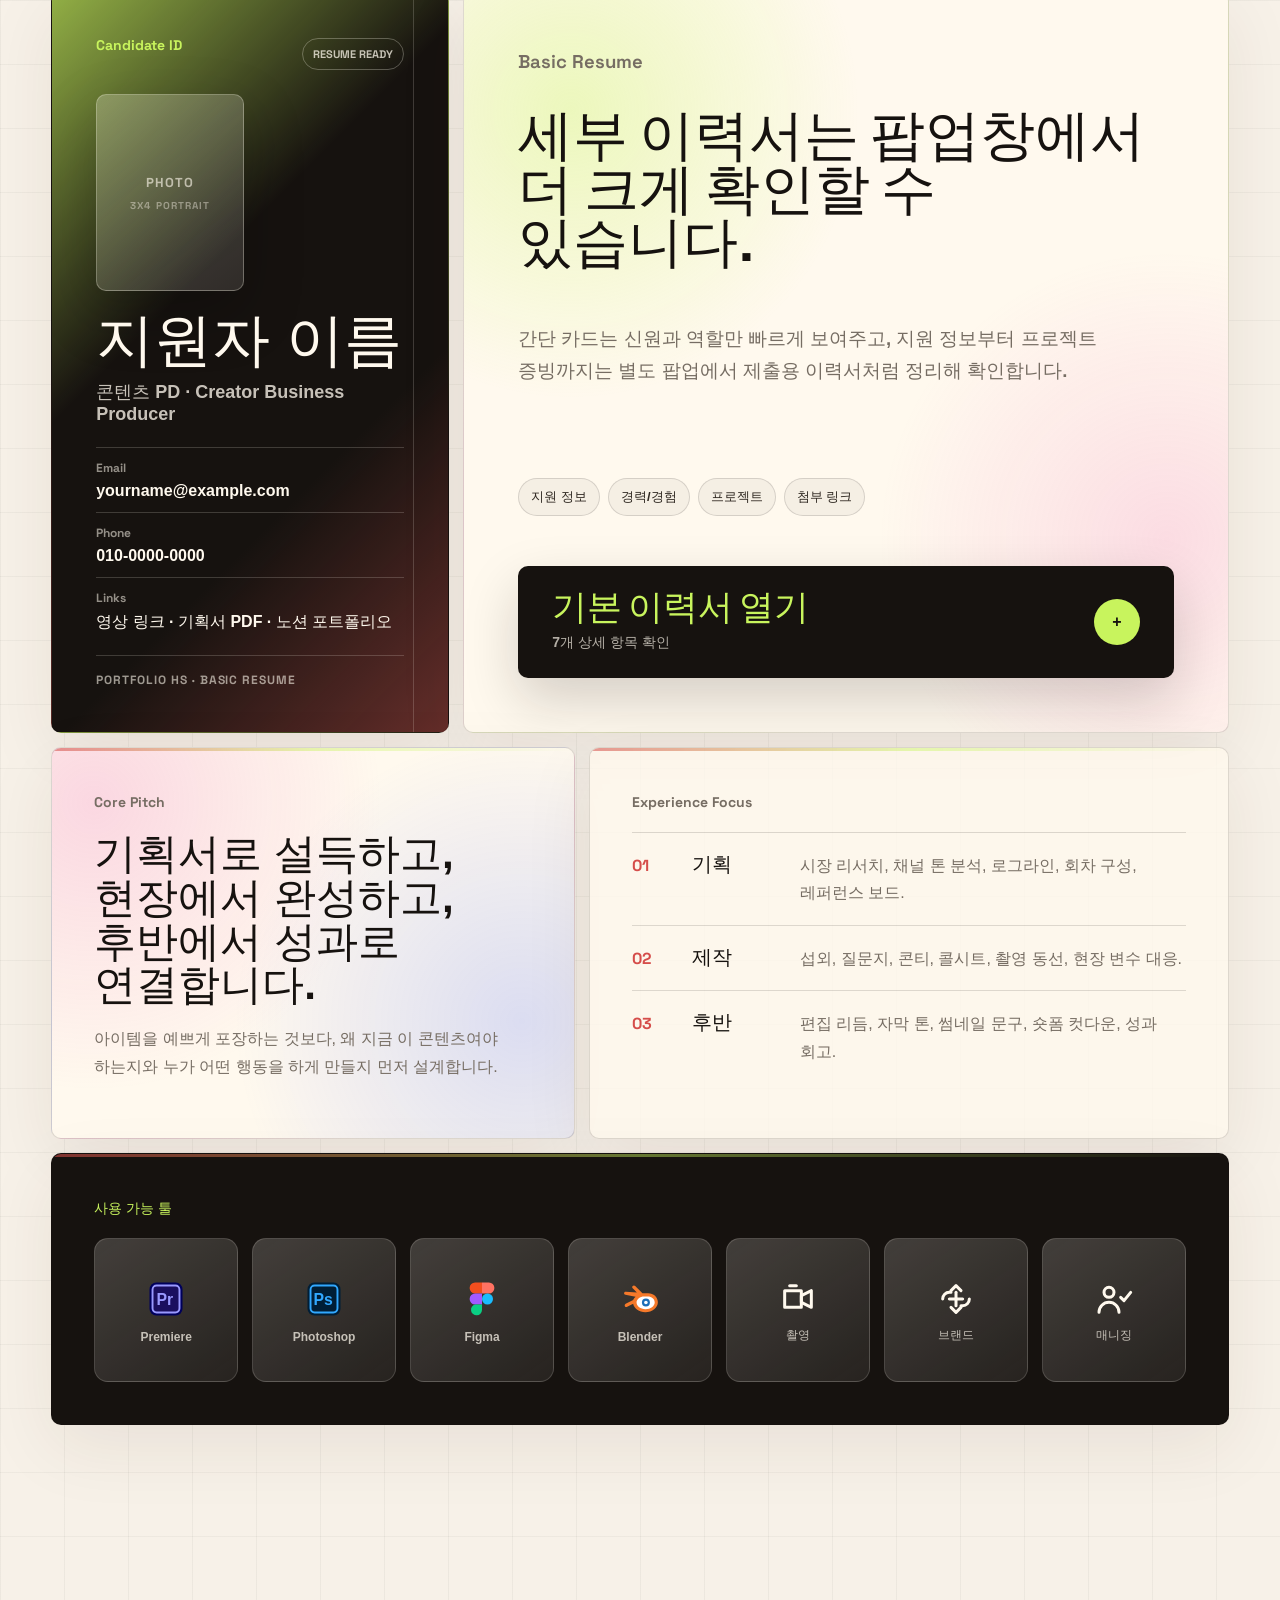
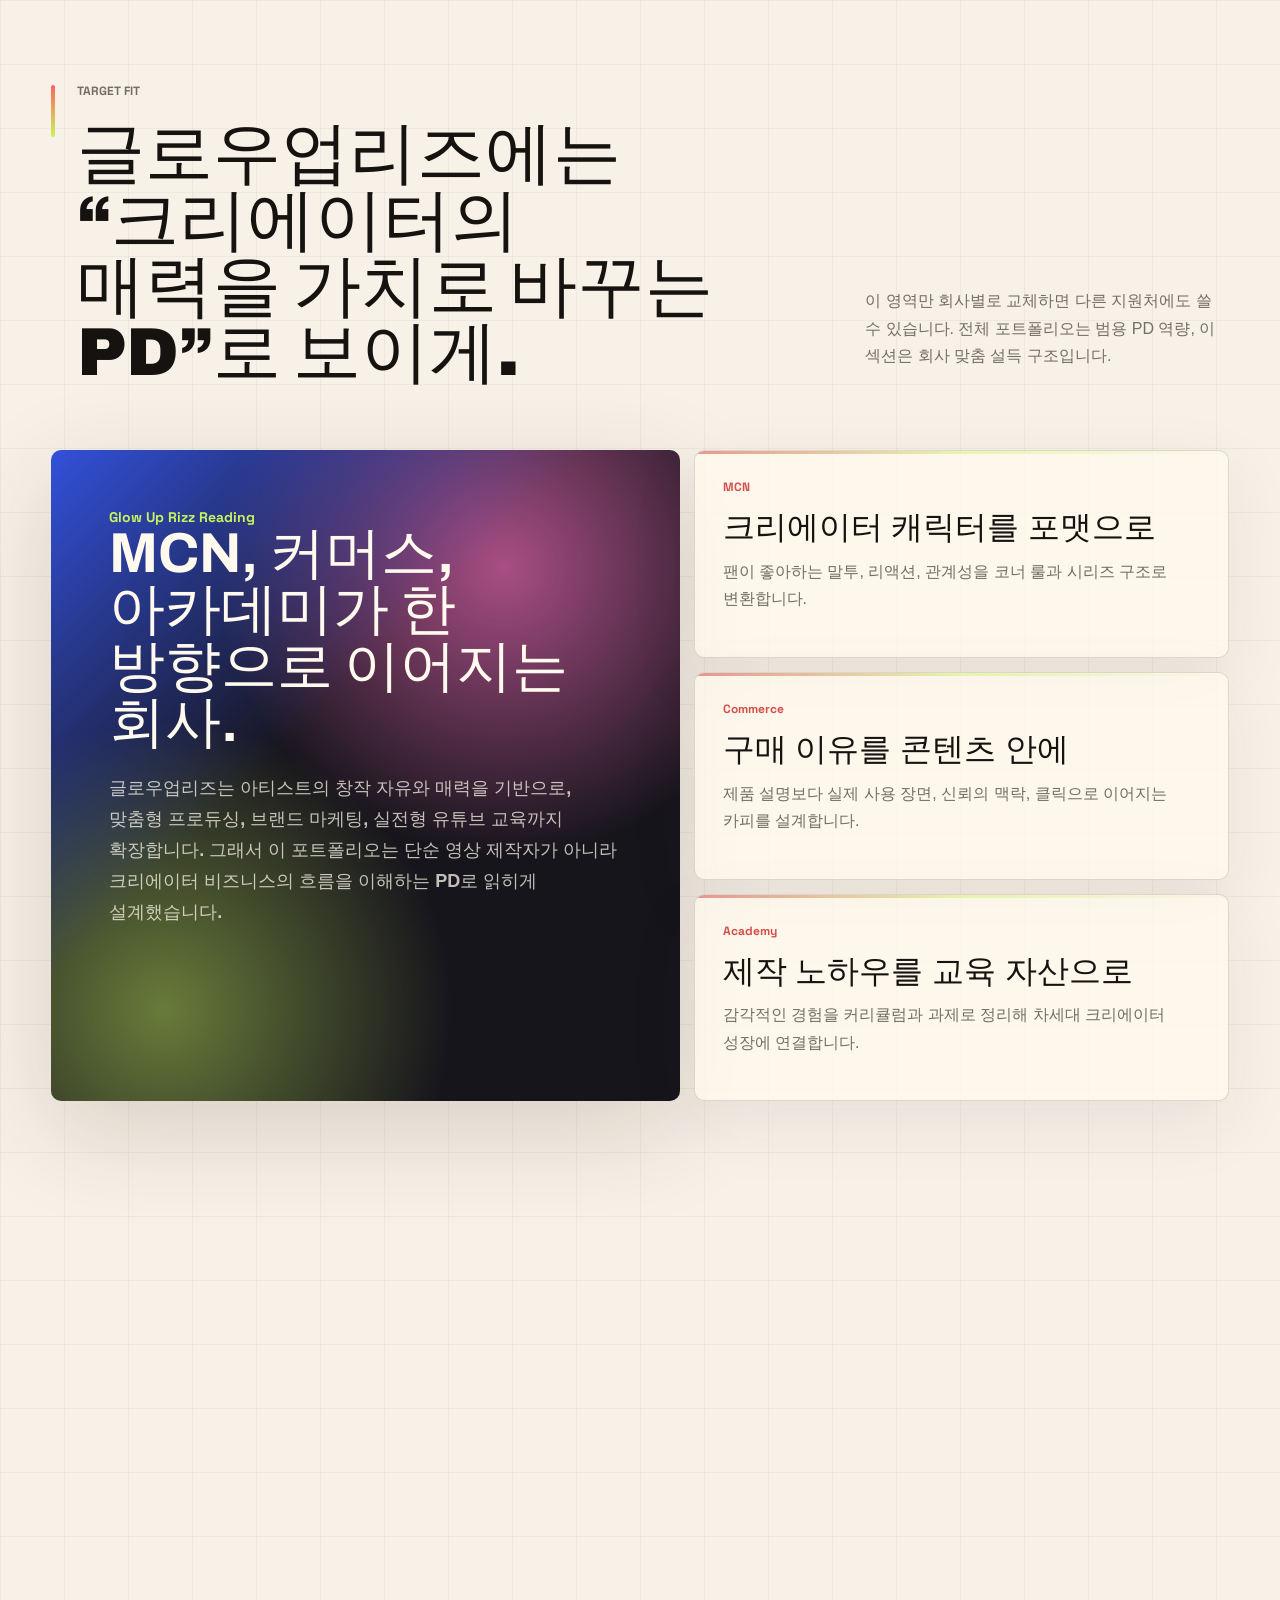
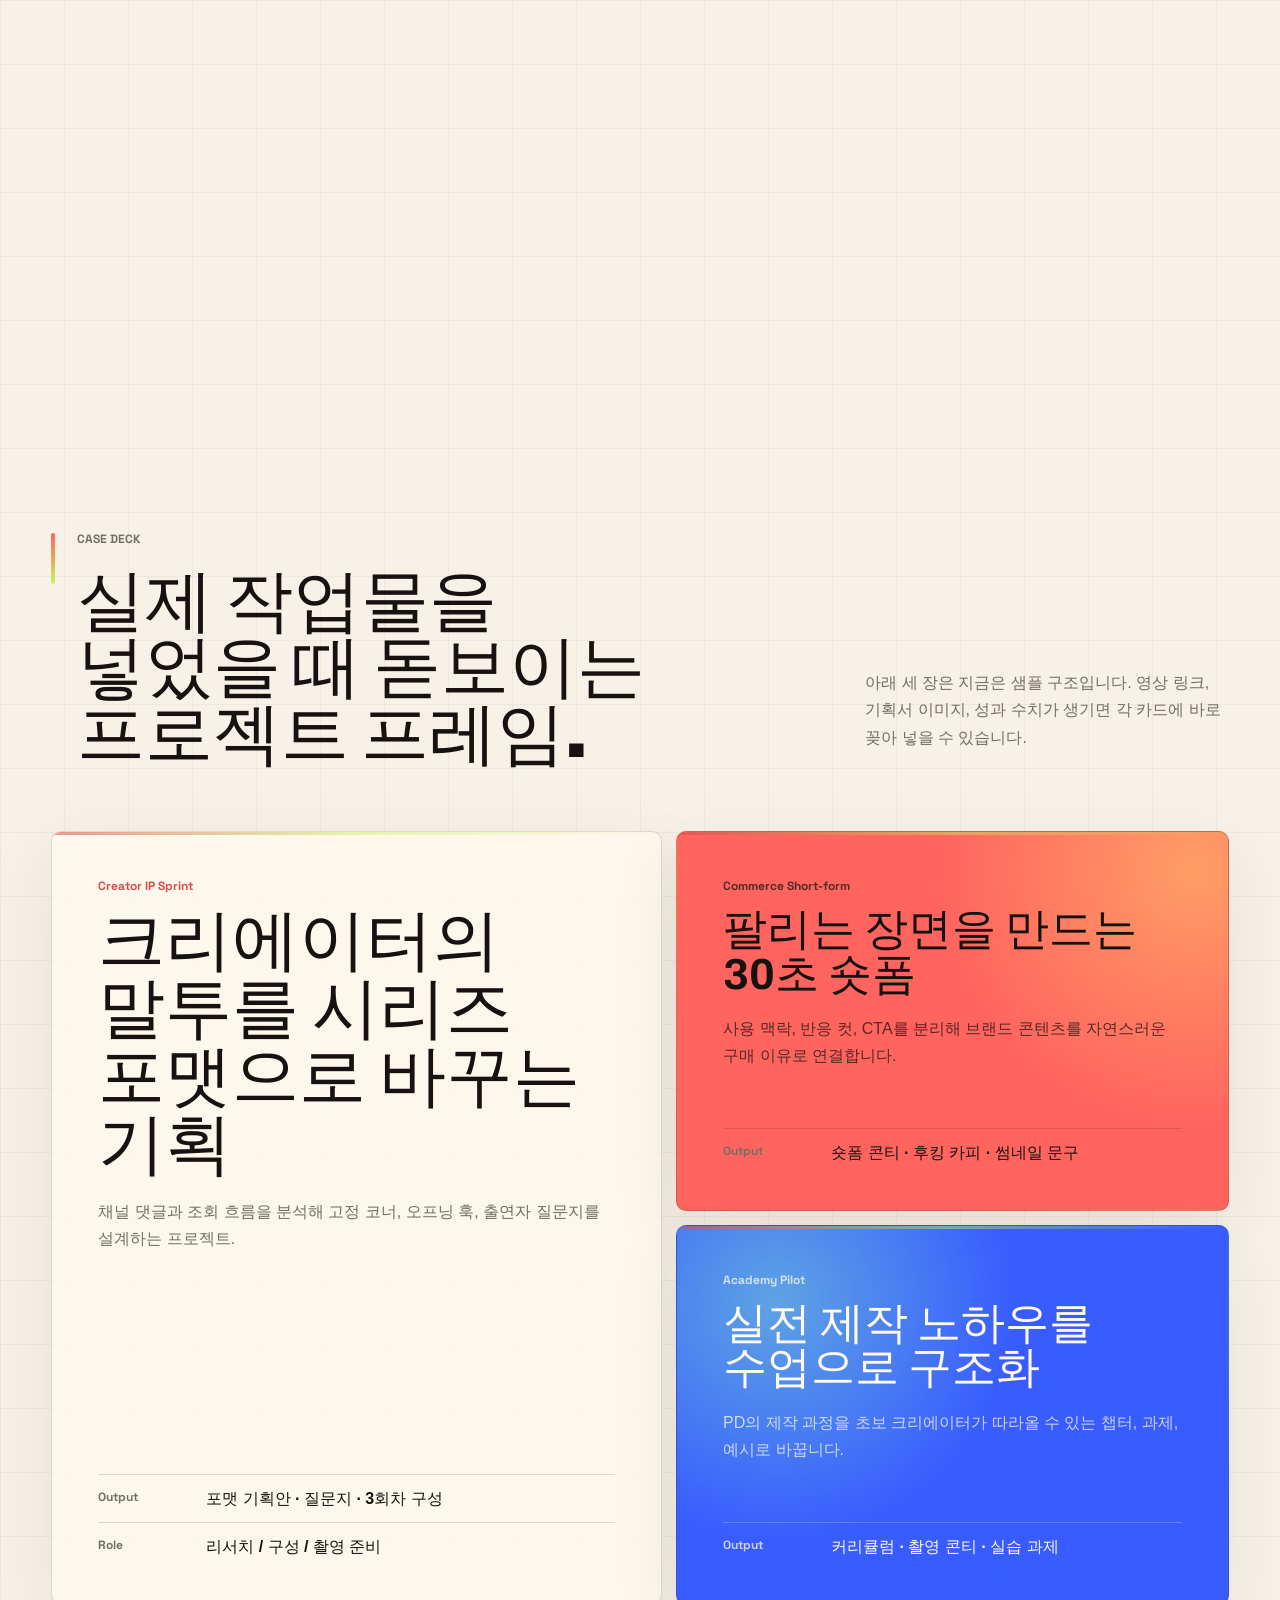
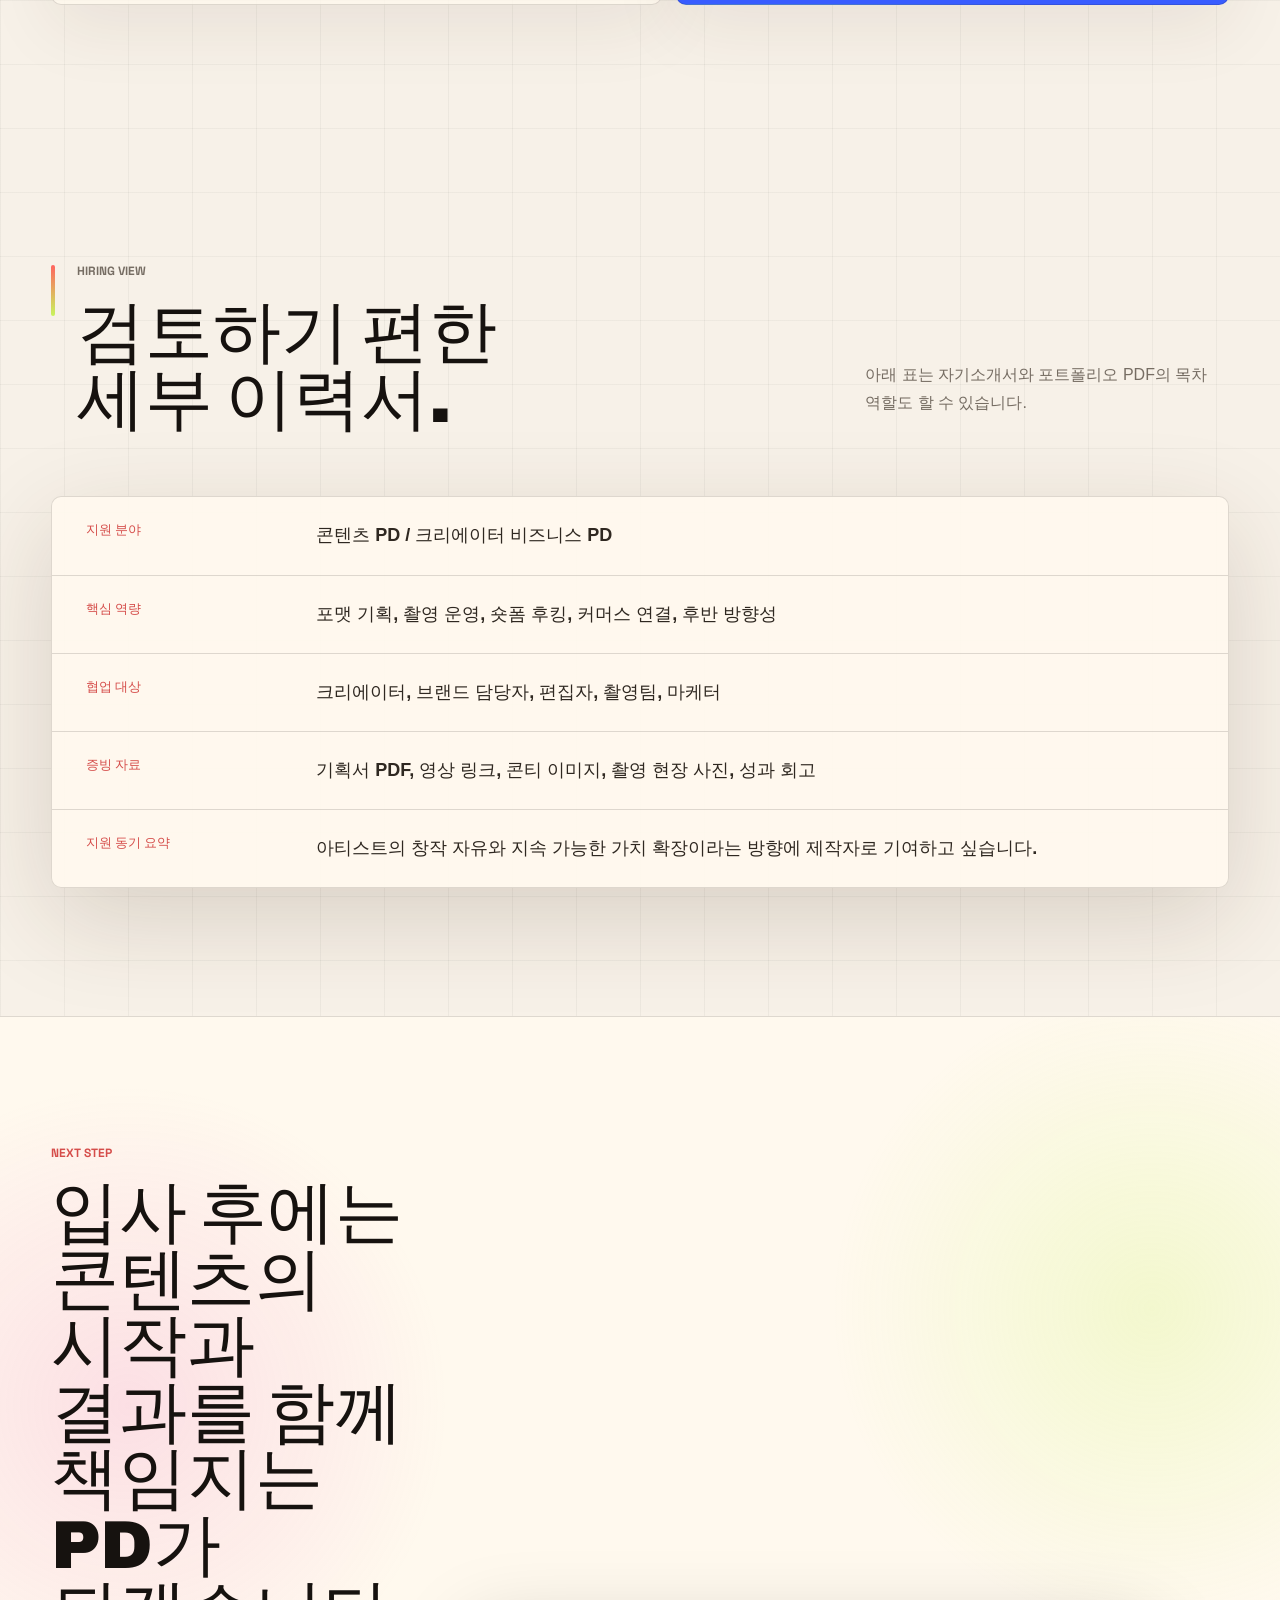
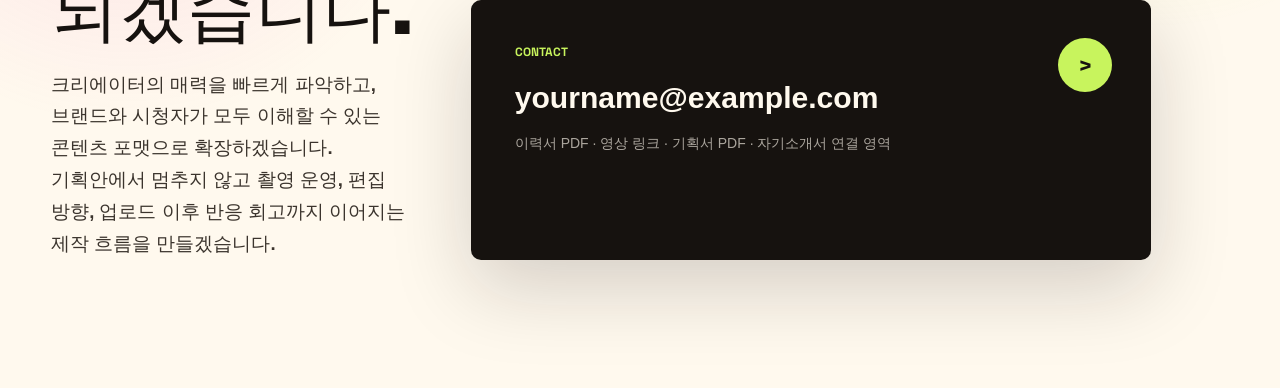
==== commit e67cecb5: "Add files via upload" ====
--- a/assets/index.html
+++ b/assets/index.html
@@ -92,20 +92,157 @@
       <section class="resume" id="resume">
         <div class="section-head">
           <p class="eyebrow">RESUME SNAPSHOT</p>
-          <h2>담당자가 먼저 확인해야 할 이력서 요약.</h2>
+          <h2>사원증처럼 빠르게 보고, 상세 이력서는 팝업으로 확인.</h2>
         </div>
 
         <div class="resume-grid">
-          <article class="profile-block">
-            <p class="label">Candidate</p>
-            <h3>지원자 이름</h3>
-            <p class="role">콘텐츠 PD · Creator Business Producer</p>
-            <ul class="contact-list">
-              <li><span>Email</span><strong>yourname@example.com</strong></li>
-              <li><span>Phone</span><strong>010-0000-0000</strong></li>
-              <li><span>Links</span><strong>영상 링크 · 기획서 PDF · 노션 포트폴리오</strong></li>
-            </ul>
-          </article>
+          <div class="resume-access-panel">
+            <article class="profile-block resume-id-card" aria-label="간단 이력서 카드">
+              <div class="id-card-top">
+                <span class="label">Candidate ID</span>
+                <span class="id-status">Resume Ready</span>
+              </div>
+              <span class="profile-photo-frame">
+                <!-- 사진을 넣을 때 이 span을 <img src="assets/profile-photo.jpg" alt="지원자 사진" />로 교체하세요. -->
+                <span class="profile-photo-placeholder">
+                  <span>PHOTO</span>
+                  <small>3x4 Portrait</small>
+                </span>
+              </span>
+              <span class="profile-name-wrap">
+                <span class="candidate-name">지원자 이름</span>
+                <span class="role">콘텐츠 PD · Creator Business Producer</span>
+              </span>
+              <span class="profile-contact-list">
+                <span><small>Email</small><strong>yourname@example.com</strong></span>
+                <span><small>Phone</small><strong>010-0000-0000</strong></span>
+                <span><small>Links</small><strong>영상 링크 · 기획서 PDF · 노션 포트폴리오</strong></span>
+              </span>
+              <span class="id-card-strip">Portfolio HS · Basic Resume</span>
+            </article>
+
+            <article class="resume-open-panel">
+              <p class="label">Basic Resume</p>
+              <h3>세부 이력서는 팝업창에서 더 크게 확인할 수 있습니다.</h3>
+              <p>
+                간단 카드는 신원과 역할만 빠르게 보여주고, 지원 정보부터 프로젝트 증빙까지는
+                별도 팝업에서 제출용 이력서처럼 정리해 확인합니다.
+              </p>
+              <div class="resume-open-tags" aria-label="팝업 이력서 포함 항목">
+                <span>지원 정보</span>
+                <span>경력/경험</span>
+                <span>프로젝트</span>
+                <span>첨부 링크</span>
+              </div>
+              <button class="resume-open-button" type="button" data-open-resume aria-haspopup="dialog" aria-controls="resume-modal">
+                <span>기본 이력서 열기</span>
+                <small>7개 상세 항목 확인</small>
+                <i aria-hidden="true">+</i>
+              </button>
+            </article>
+          </div>
+
+          <dialog class="resume-modal" id="resume-modal" aria-labelledby="resume-modal-title">
+            <div class="resume-modal-shell">
+              <div class="expanded-resume-head">
+                <div>
+                  <p class="eyebrow">BASIC RESUME</p>
+                  <h3 id="resume-modal-title">나의 세부 이력서</h3>
+                </div>
+                <button class="resume-modal-close" type="button" data-close-resume aria-label="이력서 팝업 닫기">닫기</button>
+              </div>
+
+              <div class="expanded-resume-layout">
+                <div class="expanded-resume-sections">
+                  <article class="expanded-resume-section highlight-section">
+                    <span class="resume-section-number">01</span>
+                    <h4>지원 정보</h4>
+                    <dl>
+                      <div><dt>지원 분야</dt><dd>콘텐츠 PD / 크리에이터 비즈니스 PD</dd></div>
+                      <div><dt>희망 역할</dt><dd>포맷 기획, 촬영 운영, 후반 디렉션, 크리에이터 협업</dd></div>
+                      <div><dt>핵심 소개</dt><dd>콘텐츠의 이유, 장면, 결과를 함께 설계하는 제작자</dd></div>
+                    </dl>
+                  </article>
+
+                  <article class="expanded-resume-section">
+                    <span class="resume-section-number">02</span>
+                    <h4>인적 사항</h4>
+                    <dl>
+                      <div><dt>이름</dt><dd>지원자 이름</dd></div>
+                      <div><dt>연락처</dt><dd>010-0000-0000</dd></div>
+                      <div><dt>이메일</dt><dd>yourname@example.com</dd></div>
+                      <div><dt>거주지</dt><dd>서울 / 경기 등 입력</dd></div>
+                    </dl>
+                  </article>
+
+                  <article class="expanded-resume-section">
+                    <span class="resume-section-number">03</span>
+                    <h4>학력 / 교육</h4>
+                    <dl>
+                      <div><dt>학교</dt><dd>학교명 · 전공 · 재학/졸업 상태 입력</dd></div>
+                      <div><dt>교육</dt><dd>콘텐츠 제작, 영상 편집, 마케팅, 크리에이터 교육 과정 입력</dd></div>
+                      <div><dt>수료</dt><dd>수료 기간, 프로젝트 실습, 제출 산출물 입력</dd></div>
+                    </dl>
+                  </article>
+
+                  <article class="expanded-resume-section">
+                    <span class="resume-section-number">04</span>
+                    <h4>경력 / 경험</h4>
+                    <dl>
+                      <div><dt>회사/활동</dt><dd>회사명 또는 활동명 · 기간 · 역할 입력</dd></div>
+                      <div><dt>담당 업무</dt><dd>리서치, 기획안, 섭외, 질문지, 촬영 준비, 편집 방향 등 입력</dd></div>
+                      <div><dt>성과</dt><dd>조회수, 전환, 운영 개선, 협업 결과, 배운 점 등 입력</dd></div>
+                    </dl>
+                  </article>
+
+                  <article class="expanded-resume-section wide-resume-section">
+                    <span class="resume-section-number">05</span>
+                    <h4>프로젝트 / 포트폴리오</h4>
+                    <div class="expanded-project-list">
+                      <div>
+                        <strong>Creator IP Sprint</strong>
+                        <p>채널 댓글과 조회 흐름을 분석해 고정 코너, 오프닝 훅, 질문지를 설계한 프로젝트.</p>
+                      </div>
+                      <div>
+                        <strong>Commerce Short-form</strong>
+                        <p>사용 맥락, 반응 컷, CTA를 나눠 브랜드 콘텐츠를 구매 이유로 연결한 숏폼 기획.</p>
+                      </div>
+                      <div>
+                        <strong>Academy Pilot</strong>
+                        <p>실전 제작 노하우를 챕터, 과제, 예시로 정리한 교육형 콘텐츠 구조.</p>
+                      </div>
+                    </div>
+                  </article>
+
+                  <article class="expanded-resume-section">
+                    <span class="resume-section-number">06</span>
+                    <h4>역량 / 툴</h4>
+                    <div class="expanded-skill-cloud" aria-label="역량 및 사용 가능 툴">
+                      <span>Premiere Pro</span>
+                      <span>Photoshop</span>
+                      <span>Figma</span>
+                      <span>Blender</span>
+                      <span>콘티</span>
+                      <span>콜시트</span>
+                      <span>브랜드 커뮤니케이션</span>
+                      <span>크리에이터 매니징</span>
+                    </div>
+                  </article>
+
+                  <article class="expanded-resume-section">
+                    <span class="resume-section-number">07</span>
+                    <h4>첨부 / 링크</h4>
+                    <dl>
+                      <div><dt>이력서 PDF</dt><dd>파일명 또는 다운로드 링크 입력</dd></div>
+                      <div><dt>자기소개서</dt><dd>PDF, Notion, Google Docs 등 연결</dd></div>
+                      <div><dt>영상 링크</dt><dd>YouTube, Vimeo, Drive, 포트폴리오 링크 입력</dd></div>
+                      <div><dt>기획서</dt><dd>프로젝트별 PDF, 이미지, 발표 자료 연결</dd></div>
+                    </dl>
+                  </article>
+                </div>
+              </div>
+            </div>
+          </dialog>
 
           <article class="resume-card accent-card">
             <p class="label">Core Pitch</p>
@@ -174,7 +311,7 @@
                   <circle cx="20.3" cy="18.5" r="1.3" fill="#ffffff"/>
                 </svg>
                 <small>Blender</small>
-              </span>
+              </span>
               <span class="tool-icon" aria-label="촬영 진행" data-tooltip="촬영 진행">
                 <svg viewBox="0 0 24 24" aria-hidden="true"><path d="M4 7h10v10H4z"/><path d="m14 10 6-3v10l-6-3z"/><path d="M7 4h4"/></svg>
                 <small>촬영</small>
@@ -334,10 +471,51 @@
         { threshold: 0.12 }
       );
 
-      document.querySelectorAll("section, .case-card, .resume-card").forEach((element) => {
+      document.querySelectorAll("section, .case-card, .resume-card, .resume-id-card, .resume-open-panel").forEach((element) => {
         element.classList.add("reveal");
         observer.observe(element);
       });
+
+      const resumeModal = document.getElementById("resume-modal");
+      const openResumeButtons = document.querySelectorAll("[data-open-resume]");
+      const closeResumeButtons = document.querySelectorAll("[data-close-resume]");
+
+      const closeResumeModal = () => {
+        if (!resumeModal) return;
+        if (typeof resumeModal.close === "function" && resumeModal.open) {
+          resumeModal.close();
+        } else {
+          resumeModal.removeAttribute("open");
+          document.body.classList.remove("modal-open");
+        }
+      };
+
+      openResumeButtons.forEach((button) => {
+        button.addEventListener("click", () => {
+          if (!resumeModal) return;
+          if (typeof resumeModal.showModal === "function") {
+            resumeModal.showModal();
+          } else {
+            resumeModal.setAttribute("open", "");
+          }
+          resumeModal.querySelector(".resume-modal-shell")?.scrollTo({ top: 0 });
+          document.body.classList.add("modal-open");
+        });
+      });
+
+      closeResumeButtons.forEach((button) => {
+        button.addEventListener("click", closeResumeModal);
+      });
+
+      if (resumeModal) {
+        resumeModal.addEventListener("click", (event) => {
+          if (event.target === resumeModal) closeResumeModal();
+        });
+
+        resumeModal.addEventListener("close", () => {
+          document.body.classList.remove("modal-open");
+        });
+      }
     </script>
   </body>
 </html>
--- a/assets/styles.css
+++ b/assets/styles.css
@@ -15,6 +15,11 @@
   --mint: #86f2c5;
   --butter: #ffd66b;
   --shadow: 0 30px 100px rgba(60, 36, 21, 0.16);
+  --container: 1680px;
+  --page-x: max(clamp(18px, 4vw, 56px), calc((100vw - var(--container)) / 2));
+  --surface: rgba(255, 249, 238, 0.78);
+  --surface-strong: rgba(255, 249, 238, 0.92);
+  --shadow-soft: 0 24px 72px rgba(60, 36, 21, 0.1);
 }
 
 * {
@@ -30,12 +35,24 @@
   background: var(--paper);
   color: var(--ink);
   font-family: "Pretendard", "Apple SD Gothic Neo", "Segoe UI", sans-serif;
+  font-synthesis-weight: none;
+  text-rendering: optimizeLegibility;
+  -webkit-font-smoothing: antialiased;
   word-break: keep-all;
+}
+
+body.modal-open {
+  overflow: hidden;
 }
 
 a {
   color: inherit;
   text-decoration: none;
+}
+
+::selection {
+  background: rgba(200, 244, 93, 0.55);
+  color: var(--ink);
 }
 
 img {
@@ -82,7 +99,7 @@
   align-items: center;
   justify-content: space-between;
   gap: 24px;
-  padding: 16px clamp(18px, 4vw, 56px);
+  padding: 16px var(--page-x);
   border-bottom: 1px solid rgba(22, 18, 15, 0.1);
   background: rgba(247, 241, 232, 0.76);
   backdrop-filter: blur(22px);
@@ -159,13 +176,20 @@
   transform: translateY(-2px);
 }
 
+.nav-links a:focus-visible,
+.button:focus-visible,
+.contact-card:focus-visible {
+  box-shadow: 0 0 0 4px rgba(200, 244, 93, 0.28);
+  outline: 0;
+}
+
 .hero {
   min-height: calc(100dvh - 75px);
   display: grid;
   grid-template-columns: minmax(0, 1fr) minmax(300px, 440px);
   align-items: end;
   gap: 28px;
-  padding: clamp(64px, 9vw, 118px) clamp(18px, 4vw, 56px) clamp(32px, 5vw, 60px);
+  padding: clamp(64px, 9vw, 118px) var(--page-x) clamp(32px, 5vw, 60px);
   isolation: isolate;
 }
 
@@ -295,9 +319,16 @@
   border: 1px solid rgba(22, 18, 15, 0.14);
   border-radius: 10px;
   padding: 24px;
-  background: rgba(255, 249, 238, 0.72);
+  background: var(--surface);
   box-shadow: 0 20px 70px rgba(60, 36, 21, 0.1);
   backdrop-filter: blur(18px);
+  transition: border-color 0.25s ease, box-shadow 0.3s ease, transform 0.35s cubic-bezier(0.16, 1, 0.3, 1);
+}
+
+.hero-panel div:hover {
+  border-color: rgba(213, 77, 74, 0.28);
+  box-shadow: var(--shadow-soft);
+  transform: translateY(-5px);
 }
 
 .hero-panel span,
@@ -325,18 +356,27 @@
 .brief {
   display: grid;
   grid-template-columns: repeat(4, 1fr);
-  border-top: 1px solid var(--line);
-  border-bottom: 1px solid var(--line);
-  background: rgba(255, 249, 238, 0.62);
+  background: rgba(255, 249, 238, 0.7);
+  border: 1px solid var(--line);
+  border-radius: 10px;
+  box-shadow: var(--shadow-soft);
+  margin: -10px var(--page-x) 0;
+  overflow: hidden;
 }
 
 .brief article {
   min-height: 220px;
   padding: clamp(26px, 3.8vw, 44px);
+  transition: background 0.25s ease, transform 0.35s cubic-bezier(0.16, 1, 0.3, 1);
 }
 
 .brief article + article {
   border-left: 1px solid var(--line);
+}
+
+.brief article:hover {
+  background: rgba(255, 249, 238, 0.92);
+  transform: translateY(-3px);
 }
 
 .brief span {
@@ -372,12 +412,25 @@
 .works,
 .resume-detail,
 .contact {
-  padding: clamp(82px, 10vw, 144px) clamp(18px, 4vw, 56px);
+  padding: clamp(82px, 10vw, 144px) var(--page-x);
 }
 
 .section-head {
   margin-bottom: clamp(34px, 5vw, 64px);
   max-width: 1060px;
+  padding-left: clamp(18px, 2vw, 30px);
+  position: relative;
+}
+
+.section-head::before {
+  background: linear-gradient(180deg, var(--coral), var(--lime));
+  border-radius: 999px;
+  content: "";
+  height: clamp(38px, 4vw, 68px);
+  left: 0;
+  position: absolute;
+  top: 4px;
+  width: 4px;
 }
 
 .section-head.split {
@@ -386,6 +439,11 @@
   grid-template-columns: minmax(0, 1.15fr) minmax(290px, 0.55fr);
   gap: 28px;
   align-items: end;
+}
+
+.section-head.split > p {
+  justify-self: end;
+  max-width: 540px;
 }
 
 h2 {
@@ -402,6 +460,14 @@
   display: grid;
   grid-template-columns: 0.9fr 1.1fr;
   gap: 14px;
+}
+
+.resume-access-panel {
+  align-items: stretch;
+  display: grid;
+  gap: 14px;
+  grid-column: 1 / -1;
+  grid-template-columns: minmax(280px, 0.52fr) minmax(0, 1fr);
 }
 
 .profile-block,
@@ -421,13 +487,11 @@
 .process-row article,
 .case-card {
   border: 1px solid var(--line);
-  background: rgba(255, 249, 238, 0.74);
+  background: var(--surface);
   box-shadow: 0 22px 70px rgba(60, 36, 21, 0.08);
 }
 
 .profile-block {
-  min-height: 440px;
-  padding: clamp(30px, 4.5vw, 52px);
   background:
     linear-gradient(135deg, rgba(200, 244, 93, 0.7), transparent 38%),
     linear-gradient(315deg, rgba(255, 100, 95, 0.34), transparent 34%),
@@ -435,6 +499,47 @@
   color: var(--paper-2);
 }
 
+.resume-id-card {
+  align-content: start;
+  display: grid;
+  gap: 22px;
+  min-height: 420px;
+  overflow: hidden;
+  padding: clamp(28px, 4vw, 44px);
+  position: relative;
+}
+
+.resume-id-card::before {
+  background: rgba(255, 249, 238, 0.18);
+  content: "";
+  height: 100%;
+  position: absolute;
+  right: clamp(22px, 3vw, 34px);
+  top: 0;
+  width: 1px;
+}
+
+.id-card-top {
+  align-items: center;
+  display: flex;
+  gap: 14px;
+  justify-content: space-between;
+  position: relative;
+  z-index: 1;
+}
+
+.id-status {
+  border: 1px solid rgba(255, 249, 238, 0.28);
+  border-radius: 999px;
+  color: rgba(255, 249, 238, 0.74);
+  font-family: "Space Grotesk", sans-serif;
+  font-size: 11px;
+  font-weight: 900;
+  padding: 8px 10px;
+  text-transform: uppercase;
+  white-space: nowrap;
+}
+
 .label {
   color: #d54d4a;
   font-size: 14px;
@@ -444,12 +549,6 @@
 
 .profile-block .label {
   color: var(--lime);
-}
-
-.profile-block h3 {
-  font-size: clamp(42px, 5.2vw, 80px);
-  line-height: 0.94;
-  margin-bottom: 12px;
 }
 
 .role {
@@ -458,20 +557,74 @@
   font-weight: 700;
 }
 
-.contact-list {
-  display: grid;
-  gap: 14px;
-  list-style: none;
-  margin: 70px 0 0;
-  padding: 0;
-}
-
-.contact-list li {
+.profile-photo-frame {
+  aspect-ratio: 3 / 4;
+  background:
+    linear-gradient(145deg, rgba(255, 249, 238, 0.18), rgba(255, 249, 238, 0.04)),
+    rgba(255, 249, 238, 0.08);
+  border: 1px solid rgba(255, 249, 238, 0.28);
+  border-radius: 10px;
+  box-shadow: 0 22px 60px rgba(0, 0, 0, 0.22);
+  display: grid;
+  overflow: hidden;
+  place-items: center;
+  position: relative;
+  z-index: 1;
+  width: min(48%, 176px);
+}
+
+.profile-photo-frame img {
+  height: 100%;
+  object-fit: cover;
+  width: 100%;
+}
+
+.profile-photo-placeholder {
+  align-items: center;
+  color: rgba(255, 249, 238, 0.62);
+  display: flex;
+  flex-direction: column;
+  font-family: "Space Grotesk", sans-serif;
+  font-size: 13px;
+  font-weight: 900;
+  gap: 8px;
+  letter-spacing: 0.08em;
+  text-transform: uppercase;
+}
+
+.profile-photo-placeholder small {
+  color: rgba(255, 249, 238, 0.42);
+  font-size: 10px;
+}
+
+.profile-name-wrap {
+  display: block;
+  position: relative;
+  z-index: 1;
+}
+
+.candidate-name {
+  display: block;
+  font-size: clamp(38px, 4.5vw, 64px);
+  font-weight: 900;
+  line-height: 0.94;
+  margin-bottom: 12px;
+}
+
+.profile-contact-list {
+  display: grid;
+  gap: 12px;
+  position: relative;
+  z-index: 1;
+}
+
+.profile-contact-list > span {
   border-top: 1px solid rgba(255, 249, 238, 0.18);
-  padding-top: 14px;
-}
-
-.contact-list span {
+  display: block;
+  padding-top: 12px;
+}
+
+.profile-contact-list small {
   color: rgba(255, 249, 238, 0.54);
   display: block;
   font-family: "Space Grotesk", sans-serif;
@@ -480,13 +633,170 @@
   margin-bottom: 6px;
 }
 
-.contact-list strong {
+.profile-contact-list strong {
+  color: var(--paper-2);
   overflow-wrap: anywhere;
 }
 
+.id-card-strip {
+  align-self: end;
+  border-top: 1px solid rgba(255, 249, 238, 0.18);
+  color: rgba(255, 249, 238, 0.58);
+  font-family: "Space Grotesk", sans-serif;
+  font-size: 12px;
+  font-weight: 900;
+  letter-spacing: 0.08em;
+  padding-top: 16px;
+  position: relative;
+  text-transform: uppercase;
+  z-index: 1;
+}
+
+.resume-open-panel {
+  background:
+    radial-gradient(circle at 14% 16%, rgba(200, 244, 93, 0.34), transparent 18rem),
+    radial-gradient(circle at 92% 74%, rgba(237, 105, 183, 0.2), transparent 18rem),
+    var(--paper-2);
+  border: 1px solid var(--line);
+  border-radius: 10px;
+  box-shadow: 0 22px 70px rgba(60, 36, 21, 0.08);
+  display: grid;
+  min-height: 420px;
+  overflow: hidden;
+  padding: clamp(30px, 4.5vw, 54px);
+  position: relative;
+}
+
+.resume-open-panel h3 {
+  font-family: "Archivo", "Pretendard", sans-serif;
+  font-size: clamp(34px, 4.3vw, 68px);
+  letter-spacing: 0;
+  line-height: 0.98;
+  margin: 0 0 20px;
+  max-width: 880px;
+}
+
+.resume-open-panel p {
+  color: var(--muted);
+  font-size: clamp(16px, 1.45vw, 20px);
+  font-weight: 650;
+  line-height: 1.7;
+  margin: 0;
+  max-width: 760px;
+}
+
+.resume-open-tags {
+  align-self: end;
+  display: flex;
+  flex-wrap: wrap;
+  gap: 8px;
+  margin-top: 28px;
+}
+
+.resume-open-tags span {
+  background: rgba(22, 18, 15, 0.04);
+  border: 1px solid var(--line);
+  border-radius: 999px;
+  color: #2f2821;
+  font-size: 13px;
+  font-weight: 850;
+  padding: 9px 12px;
+}
+
+.resume-open-button {
+  align-items: center;
+  align-self: end;
+  background: var(--ink);
+  border: 0;
+  border-radius: 10px;
+  box-shadow: 0 22px 54px rgba(22, 18, 15, 0.18);
+  color: var(--paper-2);
+  cursor: pointer;
+  display: grid;
+  font: inherit;
+  gap: 6px 18px;
+  grid-template-columns: minmax(0, 1fr) auto;
+  margin-top: 18px;
+  min-height: 112px;
+  padding: 24px clamp(22px, 3vw, 34px);
+  text-align: left;
+  transition: background 0.25s ease, box-shadow 0.28s ease, transform 0.32s cubic-bezier(0.16, 1, 0.3, 1);
+  width: 100%;
+}
+
+.resume-open-button:hover,
+.resume-open-button:focus-visible {
+  background: #0f0c0a;
+  box-shadow: 0 28px 76px rgba(22, 18, 15, 0.24), 0 0 0 5px rgba(200, 244, 93, 0.18);
+  outline: 0;
+  transform: translateY(-4px);
+}
+
+.resume-open-button:hover i,
+.resume-open-button:focus-visible i {
+  transform: rotate(90deg) scale(1.06);
+}
+
+.resume-open-button span {
+  color: var(--lime);
+  font-family: "Archivo", "Pretendard", sans-serif;
+  font-size: clamp(26px, 2.7vw, 42px);
+  font-weight: 900;
+  letter-spacing: 0;
+  line-height: 1;
+}
+
+.resume-open-button small {
+  color: rgba(255, 249, 238, 0.68);
+  font-size: 14px;
+  font-weight: 800;
+}
+
+.resume-open-button i {
+  align-items: center;
+  background: var(--lime);
+  border-radius: 50%;
+  color: var(--ink);
+  display: inline-flex;
+  font-style: normal;
+  font-weight: 900;
+  grid-column: 2;
+  grid-row: 1 / span 2;
+  height: 46px;
+  justify-content: center;
+  transition: transform 0.35s cubic-bezier(0.16, 1, 0.3, 1);
+  width: 46px;
+}
+
 .resume-card {
+  display: flex;
+  flex-direction: column;
+  height: 100%;
   min-height: 220px;
+  overflow: hidden;
   padding: clamp(26px, 3.8vw, 42px);
+  position: relative;
+  transition: border-color 0.25s ease, box-shadow 0.3s ease, transform 0.35s cubic-bezier(0.16, 1, 0.3, 1);
+}
+
+.resume-card::before,
+.resume-open-panel::before,
+.fit-stack article::before,
+.case-card::before {
+  background: linear-gradient(90deg, rgba(213, 77, 74, 0.78), rgba(200, 244, 93, 0.62), transparent);
+  content: "";
+  height: 3px;
+  left: 0;
+  opacity: 0.72;
+  position: absolute;
+  right: 0;
+  top: 0;
+}
+
+.resume-card:hover {
+  border-color: rgba(213, 77, 74, 0.3);
+  box-shadow: var(--shadow-soft);
+  transform: translateY(-5px);
 }
 
 .accent-card {
@@ -533,6 +843,7 @@
 
 .tools-card {
   background: var(--ink);
+  grid-column: 1 / -1;
 }
 
 .tools-card .label {
@@ -541,7 +852,7 @@
 
 .tool-icons {
   display: grid;
-  grid-template-columns: repeat(4, minmax(76px, 1fr));
+  grid-template-columns: repeat(7, minmax(88px, 1fr));
   gap: 14px;
 }
 
@@ -631,6 +942,700 @@
   text-align: center;
 }
 
+.profile-resume-card {
+  position: relative;
+  overflow: hidden;
+  padding: 0;
+  transition: box-shadow 0.35s ease, grid-column 0.2s ease, transform 0.35s cubic-bezier(0.16, 1, 0.3, 1);
+}
+
+.profile-resume-card[open] {
+  grid-column: 1 / -1;
+  box-shadow: 0 34px 110px rgba(22, 18, 15, 0.2);
+}
+
+.profile-resume-summary {
+  cursor: pointer;
+  display: block;
+  min-height: 440px;
+  outline: 0;
+  padding: clamp(30px, 4.5vw, 52px);
+}
+
+.profile-resume-summary::after {
+  background: linear-gradient(90deg, transparent, rgba(255, 249, 238, 0.22), transparent);
+  content: "";
+  height: 100%;
+  left: -60%;
+  pointer-events: none;
+  position: absolute;
+  top: 0;
+  transform: skewX(-18deg);
+  width: 36%;
+}
+
+.profile-resume-card:hover {
+  transform: translateY(-4px);
+}
+
+.profile-resume-card:hover .profile-resume-summary::after {
+  animation: resumeShine 1.1s ease;
+}
+
+.profile-resume-summary::-webkit-details-marker {
+  display: none;
+}
+
+.profile-resume-summary::marker {
+  content: "";
+}
+
+.profile-resume-summary:focus-visible {
+  box-shadow: inset 0 0 0 3px rgba(200, 244, 93, 0.5);
+}
+
+.profile-topline {
+  align-items: center;
+  display: flex;
+  justify-content: space-between;
+  gap: 12px;
+}
+
+.profile-tap {
+  border: 1px solid rgba(255, 249, 238, 0.28);
+  border-radius: 999px;
+  color: rgba(255, 249, 238, 0.74);
+  font-family: "Space Grotesk", sans-serif;
+  font-size: 11px;
+  font-weight: 900;
+  padding: 8px 10px;
+  text-transform: uppercase;
+}
+
+.profile-resume-card:not([open]) .profile-tap {
+  animation: softPulse 2.4s ease-in-out infinite;
+}
+
+.profile-resume-cta {
+  align-items: center;
+  background: var(--lime);
+  border-radius: 8px;
+  color: var(--ink);
+  display: flex;
+  font-family: "Space Grotesk", "Pretendard", sans-serif;
+  font-size: 14px;
+  font-weight: 900;
+  justify-content: space-between;
+  margin-top: 26px;
+  padding: 16px 18px;
+}
+
+.cta-open {
+  display: none;
+}
+
+.cta-mark {
+  align-items: center;
+  background: var(--ink);
+  border-radius: 50%;
+  color: var(--lime);
+  display: inline-flex;
+  height: 24px;
+  justify-content: center;
+  line-height: 1;
+  width: 24px;
+}
+
+.profile-photo-frame {
+  aspect-ratio: 3 / 4;
+  background:
+    linear-gradient(145deg, rgba(255, 249, 238, 0.18), rgba(255, 249, 238, 0.04)),
+    rgba(255, 249, 238, 0.08);
+  border: 1px solid rgba(255, 249, 238, 0.28);
+  border-radius: 10px;
+  box-shadow: 0 22px 60px rgba(0, 0, 0, 0.22);
+  display: grid;
+  margin: 22px 0 20px;
+  overflow: hidden;
+  place-items: center;
+  width: min(54%, 190px);
+}
+
+.profile-photo-frame img {
+  height: 100%;
+  object-fit: cover;
+  width: 100%;
+}
+
+.profile-photo-placeholder {
+  align-items: center;
+  color: rgba(255, 249, 238, 0.62);
+  display: flex;
+  flex-direction: column;
+  font-family: "Space Grotesk", sans-serif;
+  font-size: 13px;
+  font-weight: 900;
+  gap: 8px;
+  letter-spacing: 0.08em;
+  text-transform: uppercase;
+}
+
+.profile-photo-placeholder small {
+  color: rgba(255, 249, 238, 0.42);
+  font-size: 10px;
+}
+
+.profile-name-wrap {
+  display: block;
+}
+
+.candidate-name {
+  display: block;
+  font-size: clamp(42px, 5.2vw, 80px);
+  font-weight: 900;
+  line-height: 0.94;
+  margin-bottom: 12px;
+}
+
+.profile-contact-list {
+  display: grid;
+  gap: 14px;
+  margin-top: 34px;
+}
+
+.profile-contact-list > span {
+  border-top: 1px solid rgba(255, 249, 238, 0.18);
+  display: block;
+  padding-top: 14px;
+}
+
+.profile-contact-list small {
+  color: rgba(255, 249, 238, 0.54);
+  display: block;
+  font-family: "Space Grotesk", sans-serif;
+  font-size: 12px;
+  font-weight: 900;
+  margin-bottom: 6px;
+}
+
+.profile-contact-list strong {
+  color: var(--paper-2);
+  overflow-wrap: anywhere;
+}
+
+.profile-resume-preview {
+  display: flex;
+  flex-wrap: wrap;
+  gap: 8px;
+  margin-top: 22px;
+}
+
+.profile-resume-preview span {
+  border: 1px solid rgba(255, 249, 238, 0.18);
+  border-radius: 999px;
+  color: rgba(255, 249, 238, 0.7);
+  font-size: 12px;
+  font-weight: 850;
+  padding: 8px 10px;
+}
+
+.resume-expanded-detail {
+  background:
+    linear-gradient(90deg, rgba(22, 18, 15, 0.04) 1px, transparent 1px),
+    linear-gradient(180deg, rgba(22, 18, 15, 0.035) 1px, transparent 1px),
+    var(--paper-2);
+  background-size: 34px 34px, 34px 34px, auto;
+  border-top: 1px solid rgba(255, 249, 238, 0.2);
+  color: var(--ink);
+  padding: clamp(28px, 4.8vw, 58px);
+  transform-origin: top center;
+}
+
+.profile-resume-card[open] .resume-expanded-detail {
+  animation: resumeOpen 0.58s cubic-bezier(0.16, 1, 0.3, 1) both;
+}
+
+.expanded-resume-head {
+  align-items: end;
+  display: grid;
+  gap: 24px;
+  grid-template-columns: minmax(0, 0.9fr) minmax(280px, 0.52fr);
+  margin-bottom: clamp(28px, 4vw, 46px);
+}
+
+.expanded-resume-head h3 {
+  font-family: "Archivo", "Pretendard", sans-serif;
+  font-size: clamp(34px, 4.5vw, 66px);
+  letter-spacing: 0;
+  line-height: 0.98;
+  margin: 0;
+}
+
+.expanded-resume-head p {
+  color: var(--muted);
+  font-weight: 650;
+  line-height: 1.72;
+  margin: 0;
+}
+
+.expanded-resume-layout {
+  display: grid;
+  gap: 14px;
+  grid-template-columns: 1fr;
+}
+
+.expanded-resume-section {
+  border: 1px solid var(--line);
+  border-radius: 10px;
+}
+
+.expanded-resume-sections {
+  display: grid;
+  gap: 14px;
+  grid-template-columns: repeat(2, minmax(0, 1fr));
+  align-items: stretch;
+}
+
+.expanded-resume-section {
+  background: rgba(255, 249, 238, 0.76);
+  height: 100%;
+  min-height: 250px;
+  padding: clamp(24px, 3vw, 34px);
+  transition: border-color 0.25s ease, transform 0.28s cubic-bezier(0.16, 1, 0.3, 1), box-shadow 0.28s ease;
+}
+
+.expanded-resume-section:hover {
+  border-color: rgba(213, 77, 74, 0.32);
+  box-shadow: 0 18px 48px rgba(60, 36, 21, 0.08);
+  transform: translateY(-3px);
+}
+
+.expanded-resume-section h4 {
+  font-family: "Archivo", "Pretendard", sans-serif;
+  font-size: clamp(24px, 2.4vw, 34px);
+  letter-spacing: 0;
+  line-height: 1.04;
+  margin: 14px 0 22px;
+}
+
+.resume-section-number {
+  color: #d54d4a;
+  font-family: "Space Grotesk", sans-serif;
+  font-size: 13px;
+  font-weight: 900;
+}
+
+.expanded-resume-section dl {
+  display: grid;
+  gap: 14px;
+  margin: 0;
+}
+
+.expanded-resume-section dl div {
+  border-top: 1px solid var(--line);
+  display: grid;
+  gap: 14px;
+  grid-template-columns: 116px minmax(0, 1fr);
+  padding-top: 14px;
+}
+
+.expanded-resume-section dt {
+  color: #d54d4a;
+  font-family: "Space Grotesk", sans-serif;
+  font-size: 13px;
+  font-weight: 900;
+}
+
+.expanded-resume-section dd {
+  color: #2f2821;
+  font-size: 16px;
+  font-weight: 700;
+  line-height: 1.62;
+  margin: 0;
+  overflow-wrap: anywhere;
+}
+
+.highlight-section {
+  background:
+    radial-gradient(circle at 8% 14%, rgba(237, 105, 183, 0.2), transparent 16rem),
+    radial-gradient(circle at 92% 70%, rgba(56, 92, 255, 0.14), transparent 17rem),
+    var(--paper-2);
+}
+
+.wide-resume-section {
+  grid-column: 1 / -1;
+}
+
+.expanded-project-list {
+  display: grid;
+  gap: 12px;
+  grid-template-columns: repeat(3, minmax(0, 1fr));
+}
+
+.expanded-project-list div {
+  background: rgba(22, 18, 15, 0.04);
+  border: 1px solid var(--line);
+  border-radius: 8px;
+  min-height: 174px;
+  padding: 20px;
+}
+
+.expanded-project-list strong {
+  display: block;
+  font-family: "Space Grotesk", sans-serif;
+  font-size: 17px;
+  margin-bottom: 10px;
+}
+
+.expanded-project-list p {
+  color: var(--muted);
+  line-height: 1.62;
+  margin: 0;
+}
+
+.expanded-skill-cloud {
+  display: flex;
+  flex-wrap: wrap;
+  gap: 10px;
+}
+
+.expanded-skill-cloud span {
+  background: var(--paper-2);
+  border: 1px solid var(--line);
+  border-radius: 8px;
+  color: #2f2821;
+  font-family: "Space Grotesk", sans-serif;
+  font-size: 13px;
+  font-weight: 900;
+  padding: 11px 13px;
+}
+
+.profile-resume-card[open] .profile-tap {
+  background: var(--lime);
+  border-color: transparent;
+  color: var(--ink);
+  animation: none;
+}
+
+.profile-resume-card[open] .cta-closed {
+  display: none;
+}
+
+.profile-resume-card[open] .cta-open {
+  display: inline;
+}
+
+.profile-resume-card[open] .cta-mark {
+  transform: rotate(45deg);
+}
+
+.profile-resume-card[open] .expanded-resume-section {
+  animation: resumeSectionRise 0.52s cubic-bezier(0.16, 1, 0.3, 1) both;
+}
+
+.profile-resume-card[open] .expanded-resume-section:nth-child(2) {
+  animation-delay: 0.05s;
+}
+
+.profile-resume-card[open] .expanded-resume-section:nth-child(3) {
+  animation-delay: 0.1s;
+}
+
+.profile-resume-card[open] .expanded-resume-section:nth-child(4) {
+  animation-delay: 0.15s;
+}
+
+.profile-resume-card[open] .expanded-resume-section:nth-child(5) {
+  animation-delay: 0.2s;
+}
+
+.profile-resume-card[open] .expanded-resume-section:nth-child(6) {
+  animation-delay: 0.25s;
+}
+
+.profile-resume-card[open] .expanded-resume-section:nth-child(7) {
+  animation-delay: 0.3s;
+}
+
+.profile-resume-card[open] .profile-resume-summary {
+  display: grid;
+  gap: clamp(22px, 3vw, 34px);
+  grid-template-areas:
+    "top top"
+    "photo name"
+    "photo contact"
+    "preview preview"
+    "cta cta";
+  grid-template-columns: minmax(170px, 230px) minmax(0, 1fr);
+  min-height: auto;
+}
+
+.profile-resume-card[open] .profile-topline {
+  grid-area: top;
+  grid-column: 1 / -1;
+}
+
+.profile-resume-card[open] .profile-photo-frame {
+  grid-area: photo;
+  margin: 0;
+  width: 100%;
+}
+
+.profile-resume-card[open] .profile-name-wrap {
+  grid-area: name;
+  align-self: end;
+}
+
+.profile-resume-card[open] .profile-contact-list {
+  align-self: start;
+  display: grid;
+  gap: 12px;
+  grid-area: contact;
+  grid-template-columns: repeat(3, minmax(0, 1fr));
+  margin-top: 0;
+}
+
+.profile-resume-card[open] .profile-resume-preview {
+  grid-area: preview;
+  margin-top: 0;
+}
+
+.profile-resume-card[open] .profile-resume-cta {
+  grid-area: cta;
+  margin-top: 0;
+}
+
+@keyframes resumeOpen {
+  from {
+    clip-path: inset(0 0 100% 0);
+    opacity: 0;
+    transform: translateY(-18px) scaleY(0.96);
+  }
+
+  to {
+    clip-path: inset(0 0 0 0);
+    opacity: 1;
+    transform: translateY(0) scaleY(1);
+  }
+}
+
+@keyframes resumeSectionRise {
+  from {
+    opacity: 0;
+    transform: translateY(18px);
+  }
+
+  to {
+    opacity: 1;
+    transform: translateY(0);
+  }
+}
+
+@keyframes softPulse {
+  0%,
+  100% {
+    box-shadow: 0 0 0 0 rgba(200, 244, 93, 0);
+  }
+
+  50% {
+    box-shadow: 0 0 0 5px rgba(200, 244, 93, 0.16);
+  }
+}
+
+@keyframes resumeShine {
+  from {
+    left: -60%;
+  }
+
+  to {
+    left: 124%;
+  }
+}
+
+.resume-id-card .profile-photo-frame {
+  margin: 0;
+  position: relative;
+  width: min(48%, 176px);
+  z-index: 1;
+}
+
+.resume-id-card .profile-name-wrap,
+.resume-id-card .profile-contact-list {
+  position: relative;
+  z-index: 1;
+}
+
+.resume-id-card .candidate-name {
+  font-size: clamp(38px, 4.5vw, 64px);
+}
+
+.resume-id-card .profile-contact-list {
+  gap: 12px;
+  margin-top: 0;
+}
+
+.resume-id-card .profile-contact-list > span {
+  padding-top: 12px;
+}
+
+.resume-modal {
+  background: transparent;
+  border: 0;
+  color: var(--ink);
+  max-height: calc(100dvh - 36px);
+  max-width: 1180px;
+  overflow: visible;
+  padding: 0;
+  width: min(1180px, calc(100vw - 36px));
+}
+
+.resume-modal::backdrop {
+  background:
+    radial-gradient(circle at 12% 12%, rgba(200, 244, 93, 0.18), transparent 18rem),
+    rgba(16, 12, 10, 0.68);
+  backdrop-filter: blur(10px);
+}
+
+.resume-modal[open]::backdrop {
+  animation: resumeBackdropIn 0.28s ease both;
+}
+
+.resume-modal-shell {
+  --modal-pad: clamp(28px, 4.2vw, 54px);
+  background:
+    linear-gradient(90deg, rgba(22, 18, 15, 0.04) 1px, transparent 1px),
+    linear-gradient(180deg, rgba(22, 18, 15, 0.035) 1px, transparent 1px),
+    var(--paper-2);
+  background-size: 34px 34px, 34px 34px, auto;
+  border: 1px solid rgba(255, 249, 238, 0.52);
+  border-radius: 14px;
+  box-shadow: 0 34px 120px rgba(0, 0, 0, 0.38);
+  max-height: calc(100dvh - 36px);
+  overflow: auto;
+  padding: 0;
+  scrollbar-gutter: stable;
+}
+
+.resume-modal[open] .resume-modal-shell {
+  animation: resumeModalIn 0.46s cubic-bezier(0.16, 1, 0.3, 1) both;
+}
+
+.resume-modal .expanded-resume-head {
+  align-items: center;
+  background:
+    linear-gradient(180deg, rgba(255, 249, 238, 0.98), rgba(255, 249, 238, 0.94)),
+    var(--paper-2);
+  backdrop-filter: blur(16px);
+  border-bottom: 1px solid var(--line);
+  border-radius: 14px 14px 0 0;
+  box-shadow: 0 18px 42px rgba(60, 36, 21, 0.08);
+  gap: 18px;
+  grid-template-columns: minmax(0, 1fr) auto;
+  margin: 0;
+  padding: var(--modal-pad) var(--modal-pad) 22px;
+  position: sticky;
+  top: 0;
+  z-index: 5;
+}
+
+.resume-modal .expanded-resume-head::after {
+  background: linear-gradient(180deg, rgba(255, 249, 238, 0.96), rgba(255, 249, 238, 0));
+  bottom: -28px;
+  content: "";
+  height: 28px;
+  left: 0;
+  pointer-events: none;
+  position: absolute;
+  right: 0;
+}
+
+.resume-modal .expanded-resume-layout {
+  padding: clamp(24px, 3vw, 36px) var(--modal-pad) var(--modal-pad);
+}
+
+.resume-modal-close {
+  background: var(--ink);
+  border: 0;
+  border-radius: 999px;
+  color: var(--paper-2);
+  cursor: pointer;
+  font: inherit;
+  font-size: 13px;
+  font-weight: 900;
+  padding: 12px 16px;
+  transition: background 0.2s ease, box-shadow 0.25s ease, transform 0.25s ease;
+}
+
+.resume-modal-close:hover,
+.resume-modal-close:focus-visible {
+  background: #0f0c0a;
+  box-shadow: 0 0 0 5px rgba(200, 244, 93, 0.18);
+  outline: 0;
+  transform: translateY(-2px);
+}
+
+.resume-modal[open] .expanded-resume-section {
+  animation: resumeDetailRise 0.5s cubic-bezier(0.16, 1, 0.3, 1) both;
+}
+
+.resume-modal[open] .expanded-resume-section:nth-child(2) {
+  animation-delay: 0.04s;
+}
+
+.resume-modal[open] .expanded-resume-section:nth-child(3) {
+  animation-delay: 0.08s;
+}
+
+.resume-modal[open] .expanded-resume-section:nth-child(4) {
+  animation-delay: 0.12s;
+}
+
+.resume-modal[open] .expanded-resume-section:nth-child(5) {
+  animation-delay: 0.16s;
+}
+
+.resume-modal[open] .expanded-resume-section:nth-child(6) {
+  animation-delay: 0.2s;
+}
+
+.resume-modal[open] .expanded-resume-section:nth-child(7) {
+  animation-delay: 0.24s;
+}
+
+@keyframes resumeModalIn {
+  from {
+    opacity: 0;
+    transform: translateY(28px) scale(0.96);
+  }
+
+  to {
+    opacity: 1;
+    transform: translateY(0) scale(1);
+  }
+}
+
+@keyframes resumeBackdropIn {
+  from {
+    opacity: 0;
+  }
+
+  to {
+    opacity: 1;
+  }
+}
+
+@keyframes resumeDetailRise {
+  from {
+    opacity: 0;
+    transform: translateY(18px);
+  }
+
+  to {
+    opacity: 1;
+    transform: translateY(0);
+  }
+}
+
 .fit-grid {
   display: grid;
   grid-template-columns: minmax(0, 1.08fr) minmax(310px, 0.92fr);
@@ -674,7 +1679,10 @@
 }
 
 .fit-stack article {
+  min-height: 164px;
+  overflow: hidden;
   padding: 28px;
+  position: relative;
   transition: transform 0.35s cubic-bezier(0.16, 1, 0.3, 1), border-color 0.25s ease;
 }
 
@@ -682,6 +1690,7 @@
 .process-row article:hover,
 .case-card:hover {
   border-color: rgba(255, 100, 95, 0.42);
+  box-shadow: var(--shadow-soft);
   transform: translateY(-7px);
 }
 
@@ -703,7 +1712,10 @@
 }
 
 .process {
-  background: var(--ink);
+  background:
+    radial-gradient(circle at 18% 0%, rgba(200, 244, 93, 0.12), transparent 26rem),
+    radial-gradient(circle at 86% 36%, rgba(255, 100, 95, 0.1), transparent 24rem),
+    var(--ink);
   color: var(--paper-2);
 }
 
@@ -727,9 +1739,21 @@
 
 .process-row article {
   min-height: 320px;
+  overflow: hidden;
   padding: 26px;
+  position: relative;
   background: rgba(255, 249, 238, 0.06);
   border-color: rgba(255, 249, 238, 0.12);
+}
+
+.process-row article::after {
+  background: rgba(200, 244, 93, 0.42);
+  content: "";
+  height: 1px;
+  position: absolute;
+  right: 26px;
+  top: 34px;
+  width: 42px;
 }
 
 .process-row strong {
@@ -747,8 +1771,12 @@
 }
 
 .case-card {
+  display: flex;
+  flex-direction: column;
   min-height: 330px;
+  overflow: hidden;
   padding: clamp(28px, 4vw, 46px);
+  position: relative;
   transition: transform 0.35s cubic-bezier(0.16, 1, 0.3, 1), border-color 0.25s ease;
 }
 
@@ -771,7 +1799,8 @@
 .case-card dl {
   display: grid;
   gap: 12px;
-  margin: 42px 0 0;
+  margin: auto 0 0;
+  padding-top: 42px;
 }
 
 .case-card dl div {
@@ -826,7 +1855,7 @@
 .detail-table {
   border: 1px solid var(--line);
   overflow: hidden;
-  background: rgba(255, 249, 238, 0.72);
+  background: var(--surface-strong);
   box-shadow: var(--shadow);
 }
 
@@ -835,10 +1864,15 @@
   grid-template-columns: 210px minmax(0, 1fr);
   gap: 20px;
   padding: 24px clamp(20px, 3vw, 34px);
+  transition: background 0.22s ease;
 }
 
 .detail-table div + div {
   border-top: 1px solid var(--line);
+}
+
+.detail-table div:hover {
+  background: rgba(200, 244, 93, 0.12);
 }
 
 .detail-table span {
@@ -851,6 +1885,8 @@
 .detail-table strong {
   color: #2f2821;
   font-size: 18px;
+  font-weight: 800;
+  line-height: 1.62;
 }
 
 .contact {
@@ -860,8 +1896,9 @@
   align-items: end;
   background:
     radial-gradient(circle at 10% 40%, rgba(237, 105, 183, 0.18), transparent 20rem),
-    radial-gradient(circle at 90% 30%, rgba(200, 244, 93, 0.2), transparent 20rem),
+    radial-gradient(circle at 90% 30%, rgba(200, 244, 93, 0.22), transparent 20rem),
     var(--paper-2);
+  border-top: 1px solid var(--line);
 }
 
 .contact > div {
@@ -876,18 +1913,44 @@
   margin: 24px 0 0;
   max-width: 780px;
 }
-.contact-card {
-  display: block;
+.contact-card {
+  display: block;
   min-width: 0;
   background: var(--ink);
   color: var(--paper-2);
+  min-height: 260px;
+  overflow: hidden;
   padding: clamp(28px, 4vw, 44px);
+  position: relative;
   box-shadow: 0 28px 80px rgba(22, 18, 15, 0.18);
   transition: transform 0.35s cubic-bezier(0.16, 1, 0.3, 1);
 }
 
+.contact-card::after {
+  align-items: center;
+  background: var(--lime);
+  border-radius: 50%;
+  color: var(--ink);
+  content: ">";
+  display: flex;
+  font-family: "Space Grotesk", sans-serif;
+  font-size: 24px;
+  font-weight: 900;
+  height: 54px;
+  justify-content: center;
+  position: absolute;
+  right: clamp(24px, 3vw, 40px);
+  top: clamp(24px, 3vw, 40px);
+  transition: transform 0.35s cubic-bezier(0.16, 1, 0.3, 1);
+  width: 54px;
+}
+
 .contact-card:hover {
   transform: translateY(-8px);
+}
+
+.contact-card:hover::after {
+  transform: translateX(4px);
 }
 
 .contact-card span {
@@ -900,8 +1963,9 @@
 
 .contact-card strong {
   display: block;
-  font-size: clamp(22px, 2.35vw, 34px);
-  line-height: 1.08;
+  font-size: clamp(22px, 2.35vw, 34px);
+  line-height: 1.08;
+  max-width: calc(100% - 86px);
   overflow-wrap: anywhere;
 }
 
@@ -910,6 +1974,7 @@
   display: block;
   font-size: 14px;
   margin-top: 16px;
+  max-width: calc(100% - 86px);
 }
 
 .reveal {
@@ -966,8 +2031,31 @@
     grid-template-columns: repeat(3, 1fr);
   }
 
+  .section-head.split > p {
+    justify-self: start;
+    max-width: 720px;
+  }
+
   .case-card.large {
     min-height: 460px;
+  }
+
+  .resume-access-panel,
+  .expanded-resume-head,
+  .expanded-resume-sections {
+    grid-template-columns: 1fr;
+  }
+
+  .tool-icons {
+    grid-template-columns: repeat(4, minmax(88px, 1fr));
+  }
+
+  .profile-photo-frame {
+    width: min(42%, 180px);
+  }
+
+  .expanded-project-list {
+    grid-template-columns: 1fr;
   }
 }
 
@@ -993,6 +2081,23 @@
 
   .hero {
     padding-top: 52px;
+  }
+
+  .resume,
+  .target-fit,
+  .process,
+  .works,
+  .resume-detail,
+  .contact {
+    padding-block: 72px;
+  }
+
+  .section-head {
+    padding-left: 16px;
+  }
+
+  .section-head::before {
+    height: 36px;
   }
 
   .hero-visual {
@@ -1041,6 +2146,61 @@
     grid-template-columns: repeat(2, minmax(0, 1fr));
   }
 
+  .resume-id-card,
+  .resume-open-panel {
+    border-radius: 8px;
+    padding: 24px;
+  }
+
+  .resume-id-card,
+  .resume-open-panel {
+    min-height: auto;
+  }
+
+  .resume-id-card .profile-photo-frame {
+    width: 150px;
+  }
+
+  .resume-open-button {
+    min-height: 98px;
+  }
+
+  .resume-open-button i {
+    height: 40px;
+    width: 40px;
+  }
+
+  .resume-modal {
+    max-height: calc(100dvh - 20px);
+    width: calc(100vw - 20px);
+  }
+
+  .resume-modal-shell {
+    --modal-pad: 24px;
+  }
+
+  .resume-modal .expanded-resume-layout {
+    padding-top: 22px;
+  }
+
+  .expanded-resume-section {
+    padding: 24px;
+  }
+
+  .resume-modal .expanded-resume-head {
+    align-items: start;
+    grid-template-columns: 1fr;
+  }
+
+  .expanded-resume-section {
+    min-height: auto;
+  }
+
+  .expanded-resume-section dl div {
+    grid-template-columns: 1fr;
+    gap: 6px;
+  }
+
   .process-row {
     grid-template-columns: 1fr;
     overflow: visible;
@@ -1052,6 +2212,27 @@
 
   .process-row strong {
     margin-top: 40px;
+  }
+
+  .case-card.large,
+  .contact-card {
+    min-height: auto;
+  }
+
+  .contact-card {
+    padding-top: 86px;
+  }
+
+  .contact-card strong,
+  .contact-card small {
+    max-width: none;
+  }
+
+  .contact-card::after {
+    height: 44px;
+    left: 24px;
+    right: auto;
+    width: 44px;
   }
 }
 
@@ -1074,6 +2255,7 @@
   .hero,
   .resume,
   .target-fit,
+  .resume-id-card,
   .resume-detail {
     padding: 24px !important;
   }
@@ -1091,6 +2273,8 @@
 
   .profile-block,
   .resume-card,
+  .resume-id-card,
+  .expanded-resume-section,
   .fit-main,
   .fit-stack article,
   .detail-table {
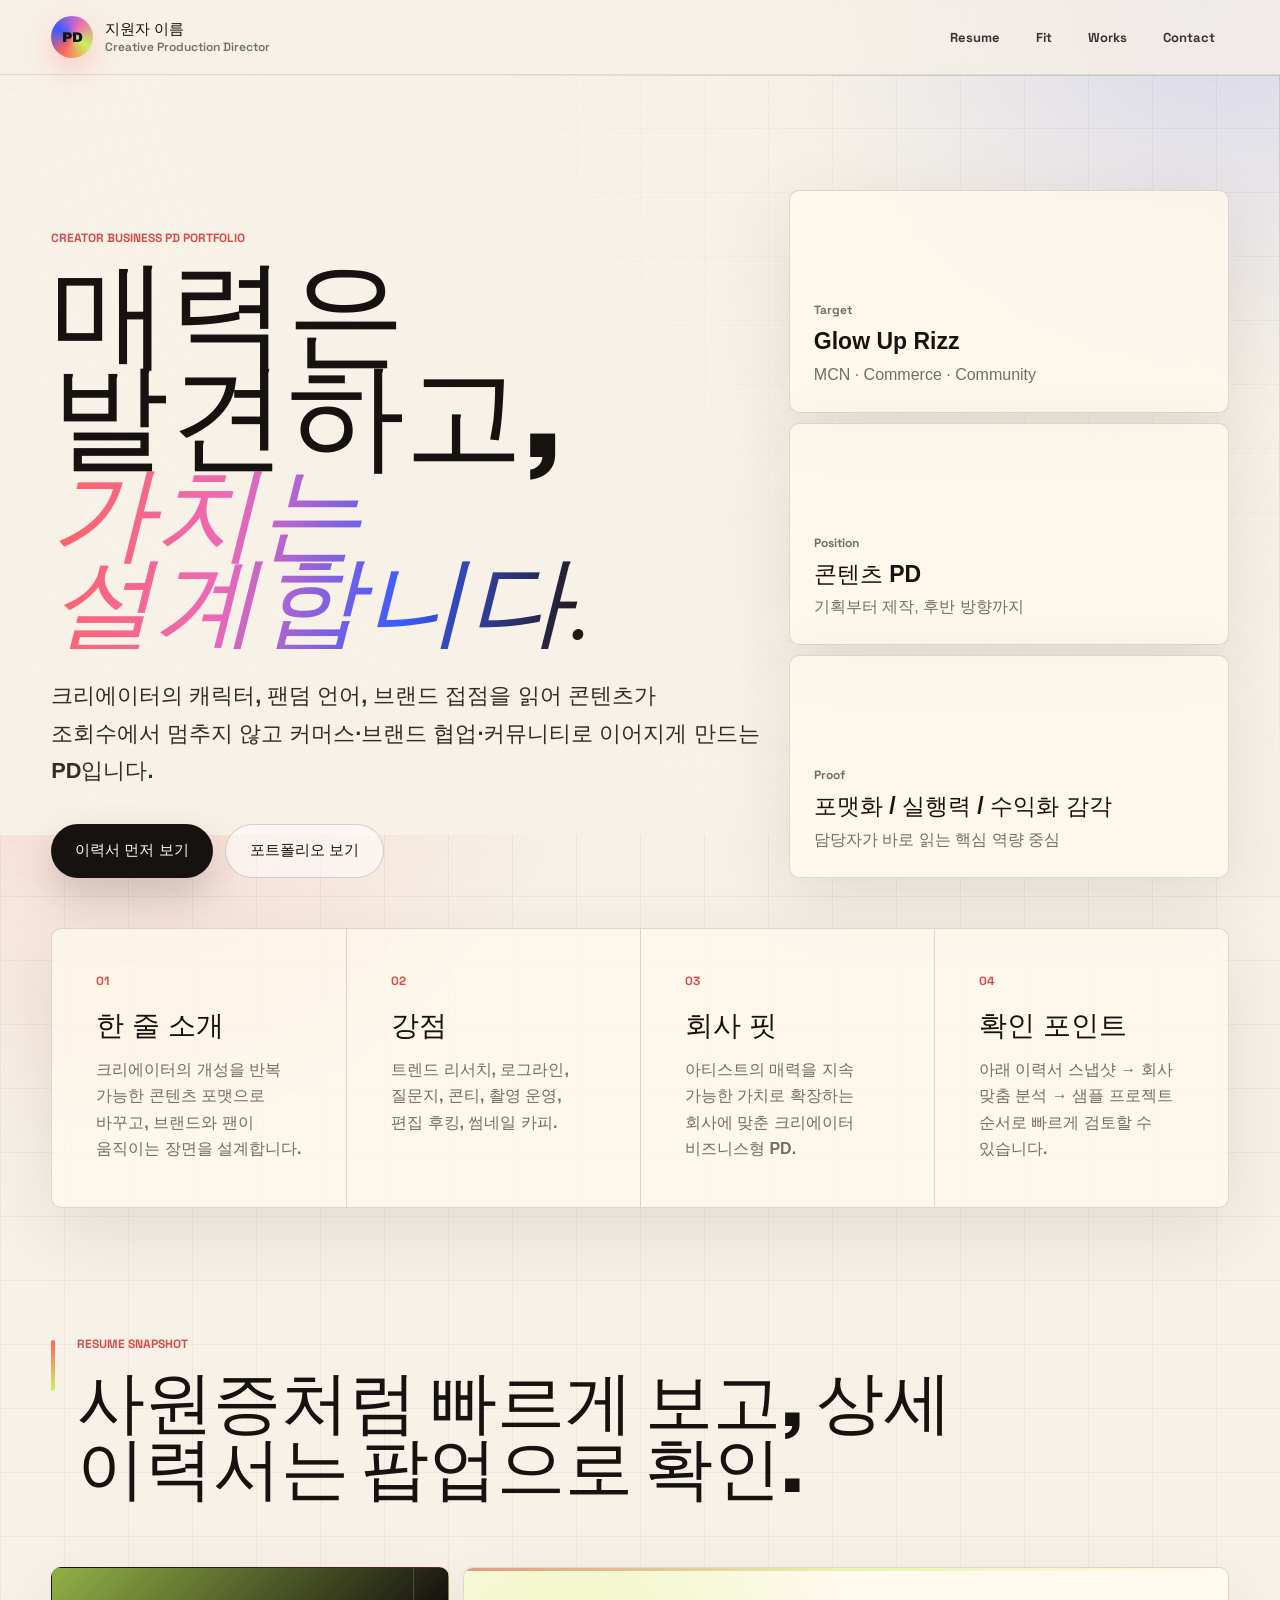
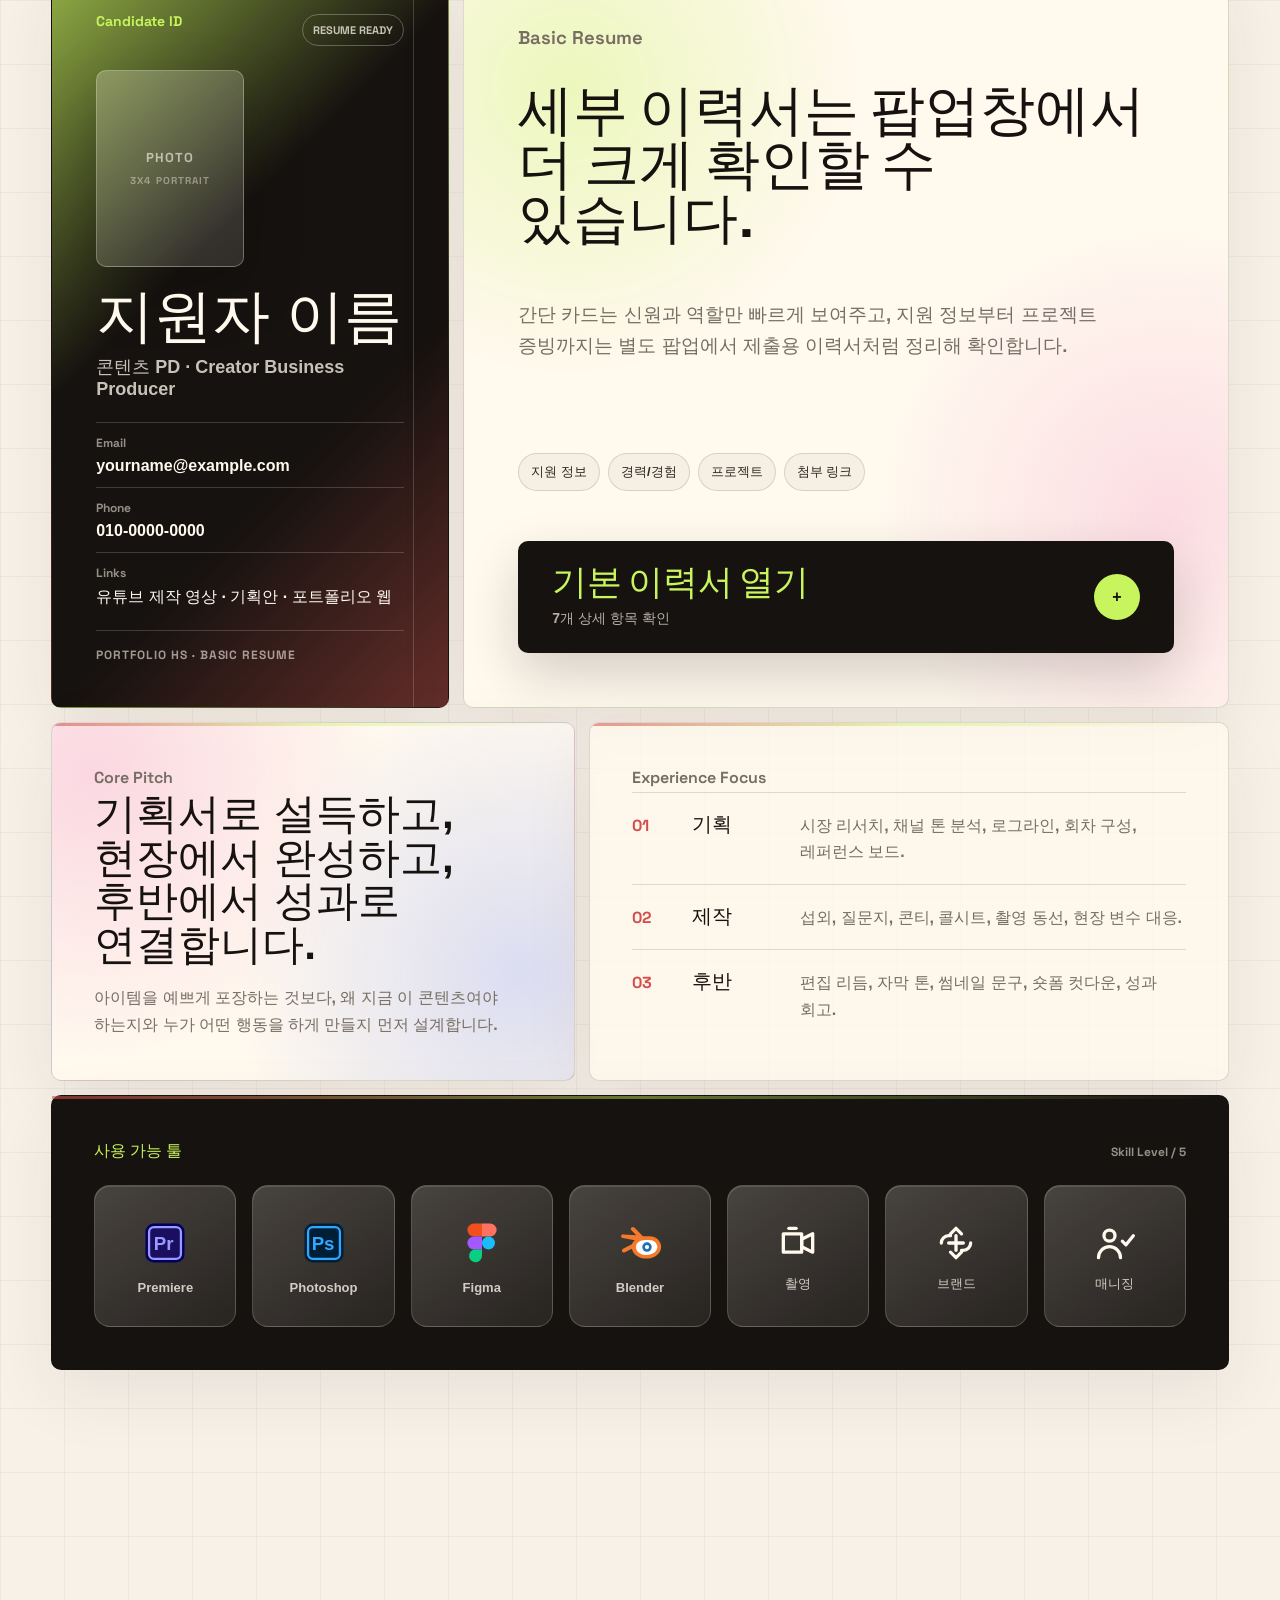
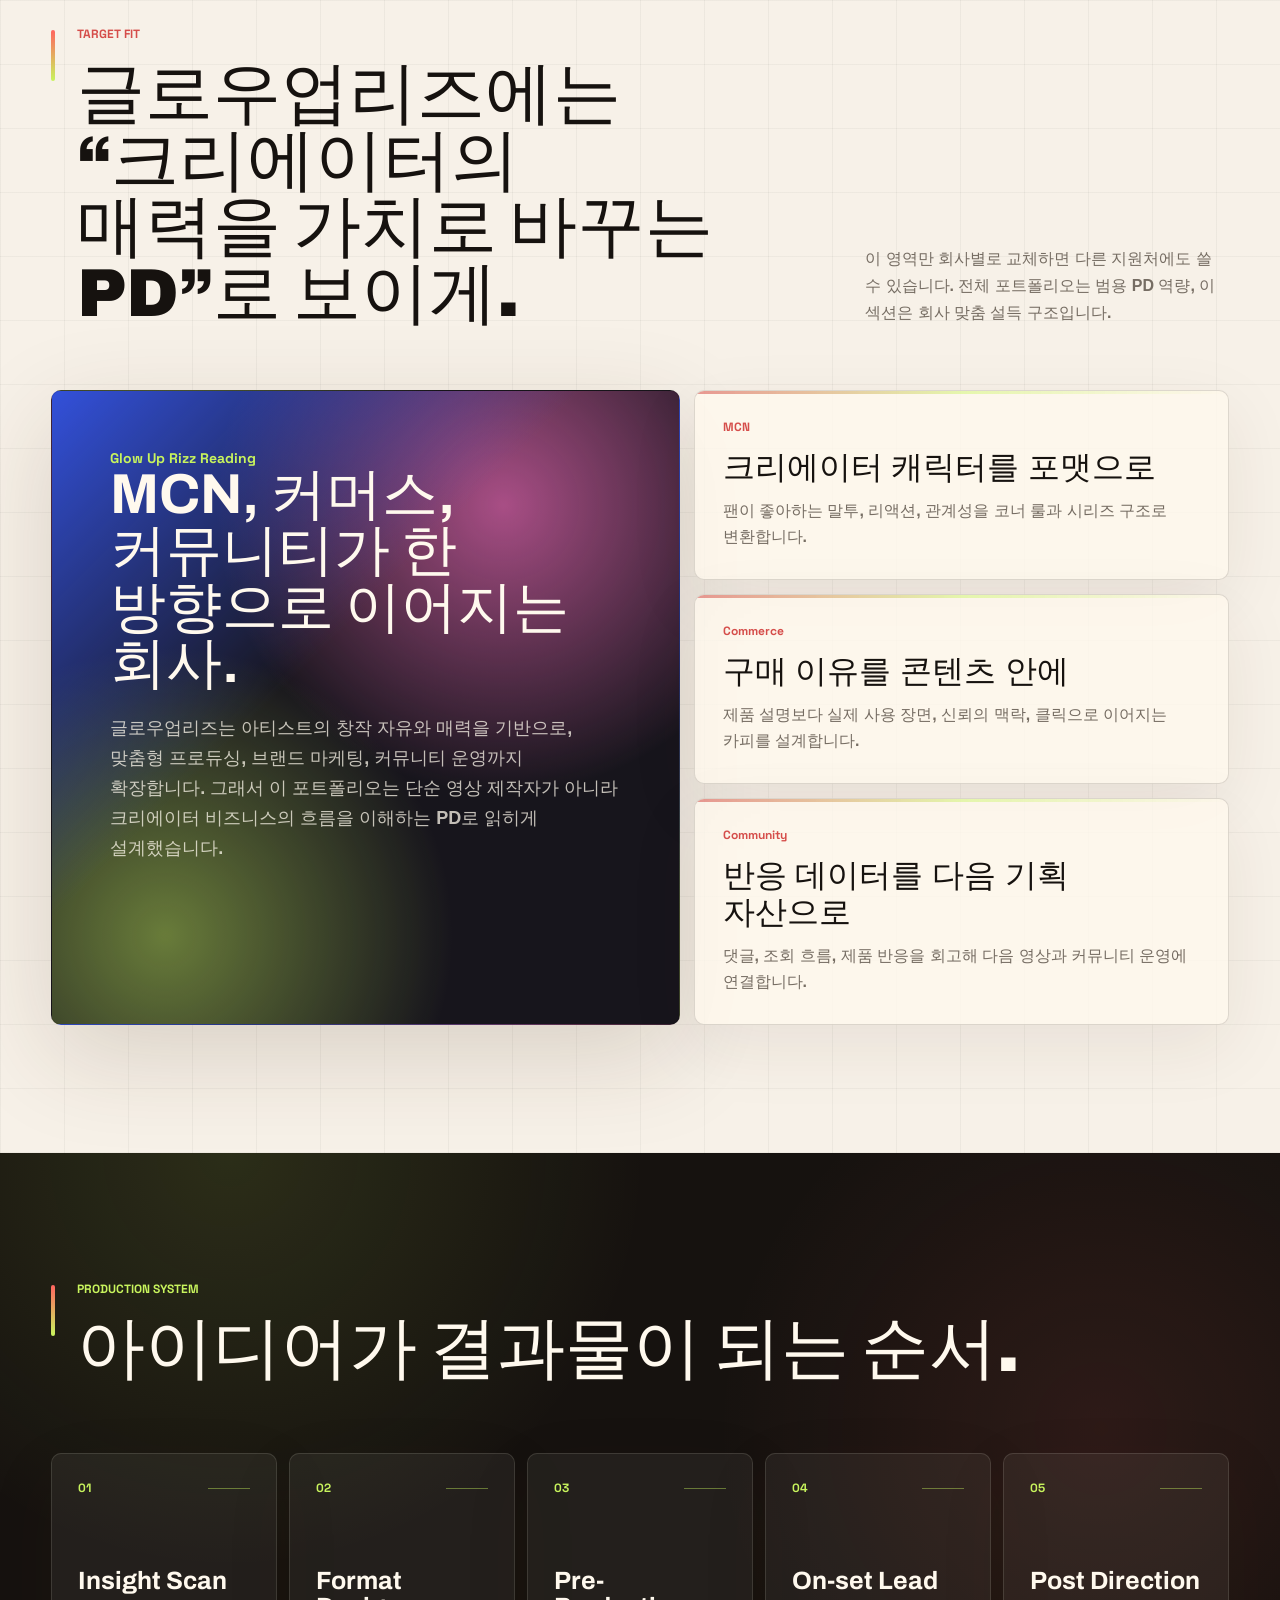
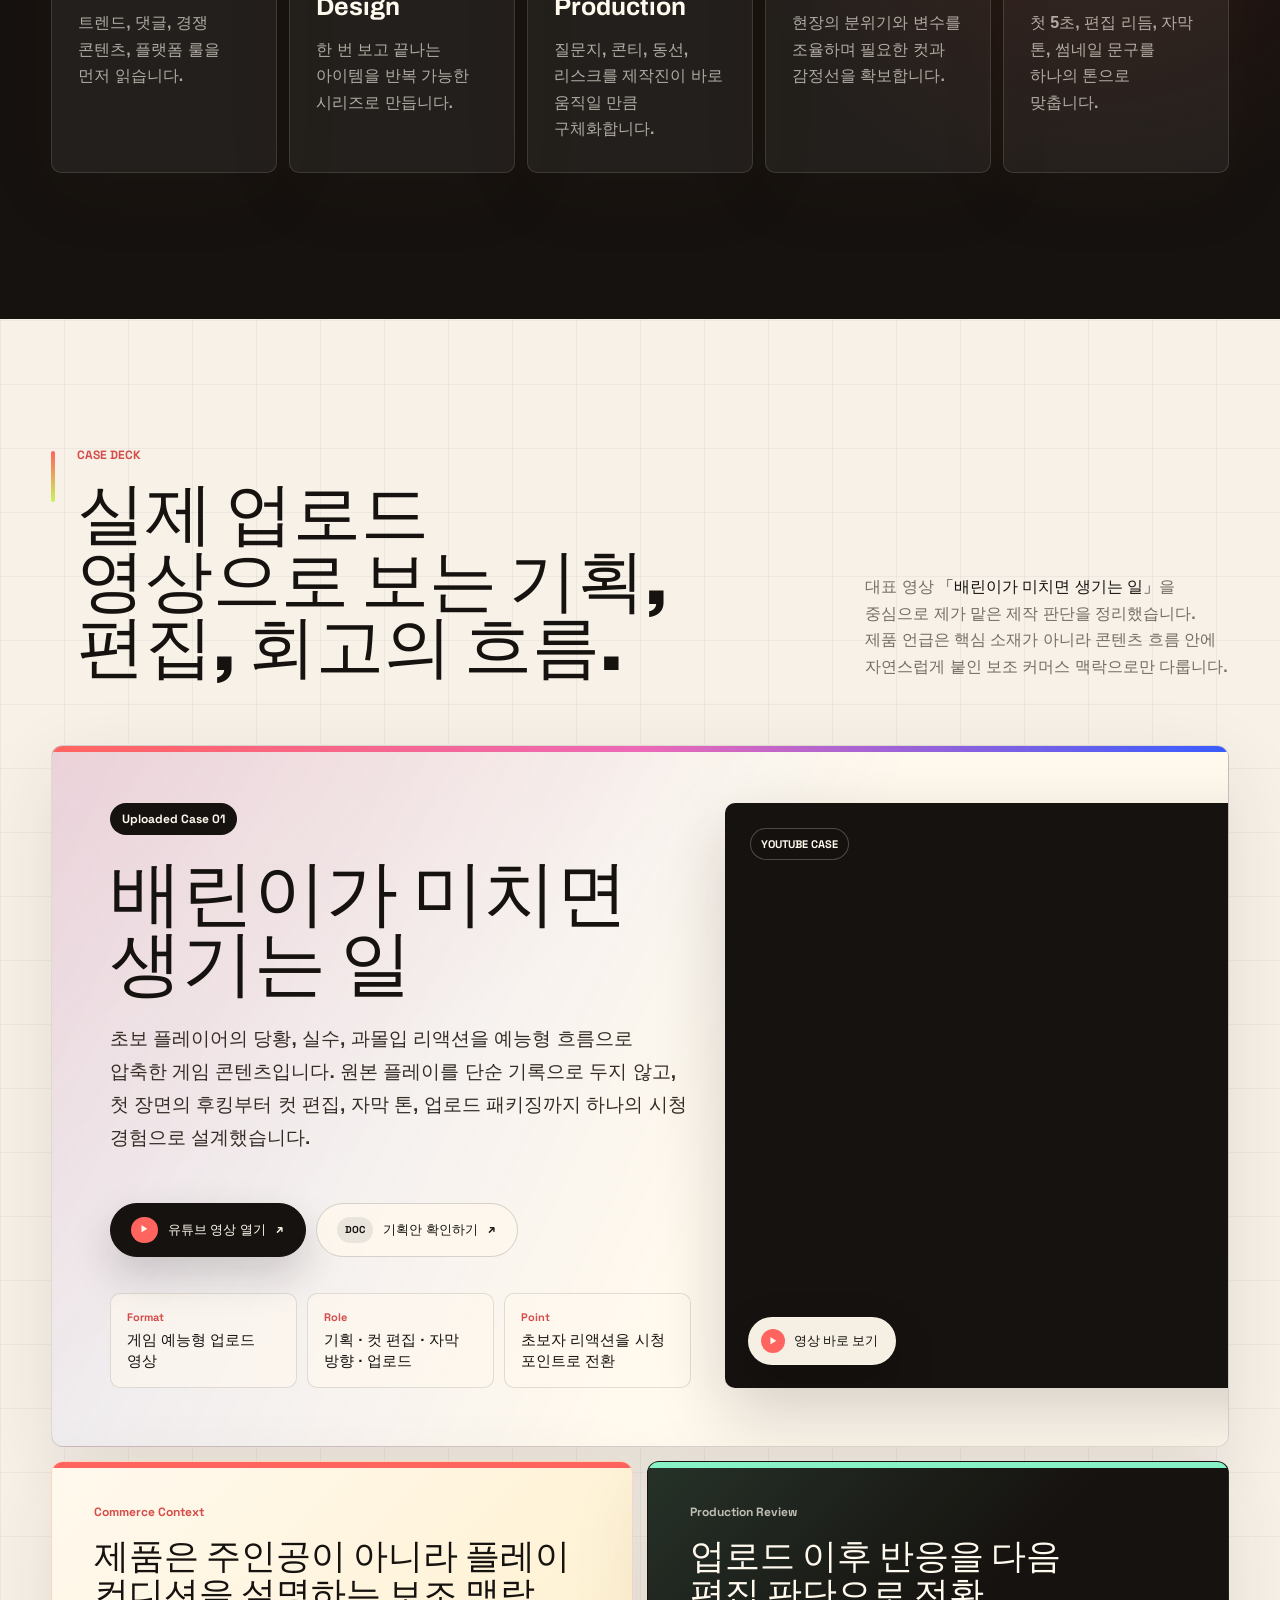
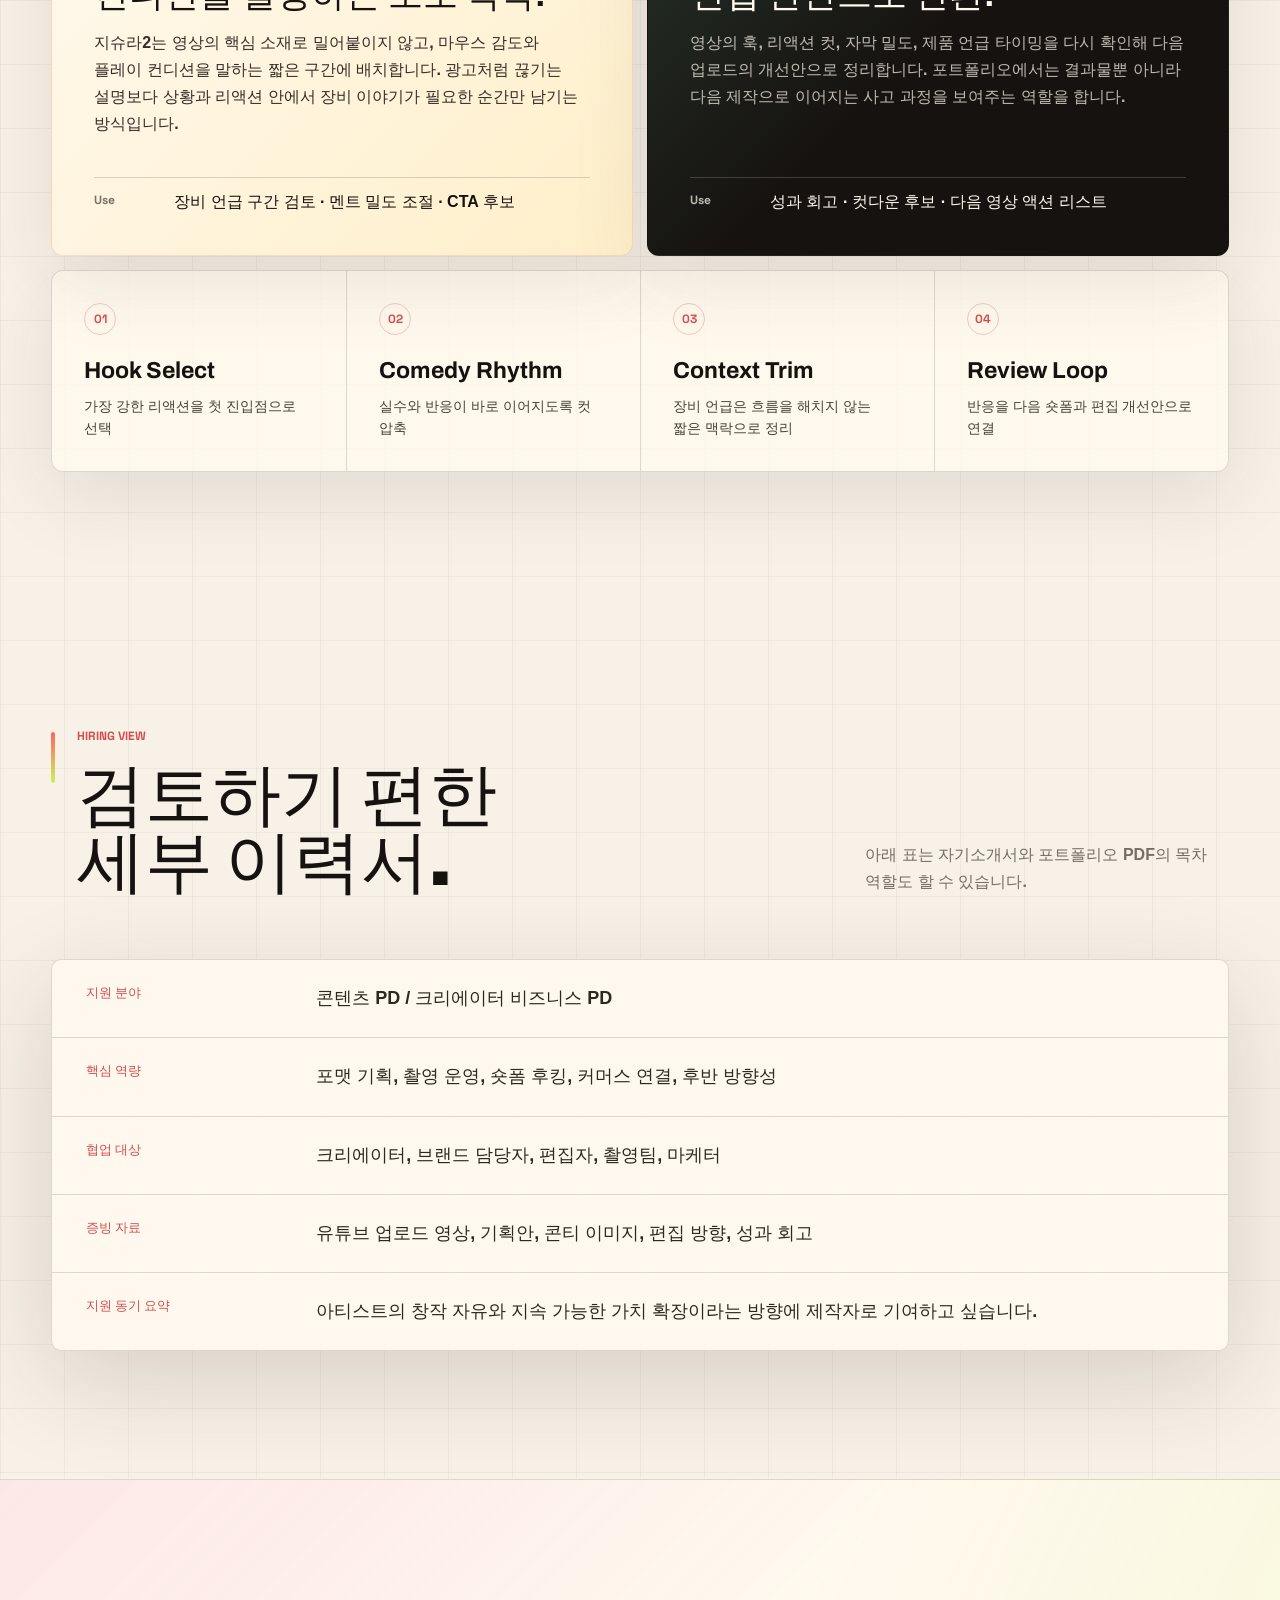
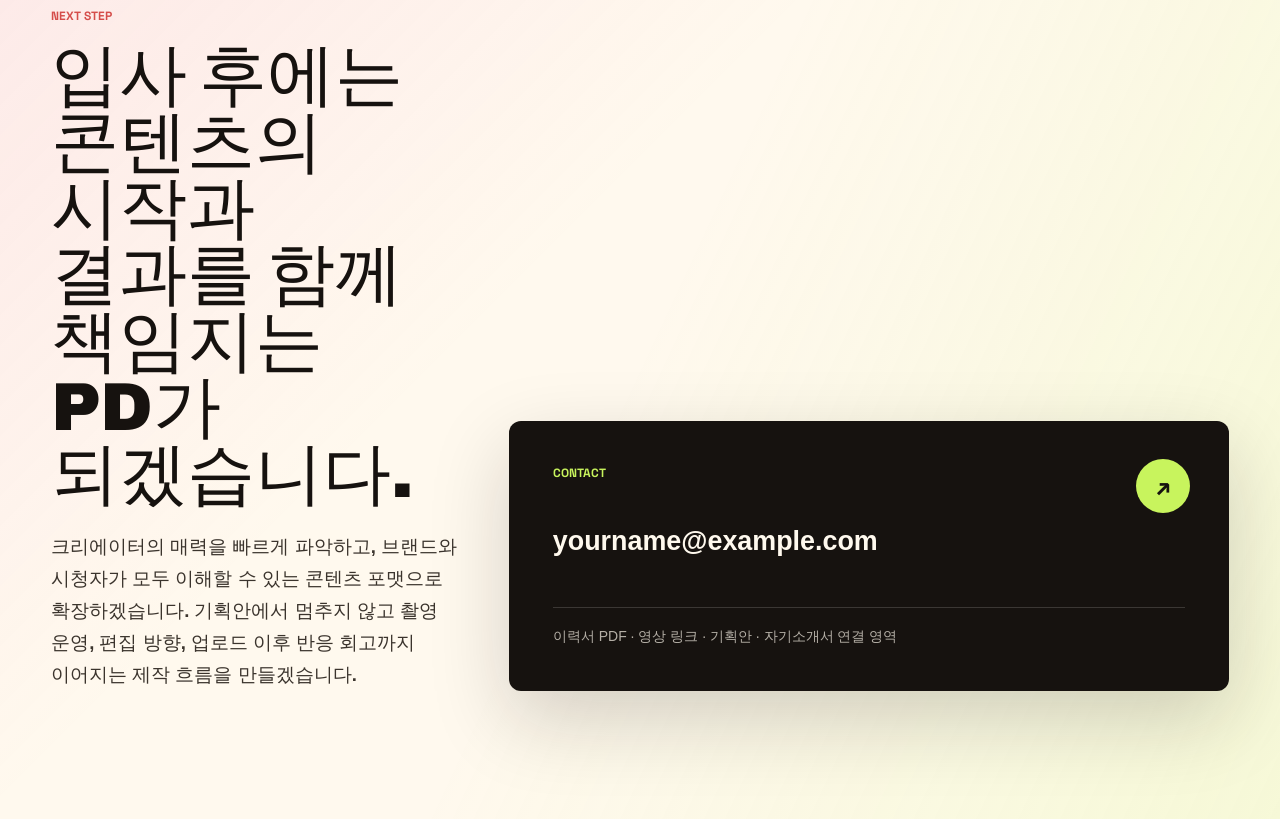
==== commit 4d9db9f7: "Add files via upload" ====
--- a/assets/index.html
+++ b/assets/index.html
@@ -1,4 +1,4 @@
-﻿<!doctype html>
+<!doctype html>
 <html lang="ko">
   <head>
     <meta charset="utf-8" />
@@ -6,7 +6,7 @@
     <title>Creative PD Portfolio | Creator Business Resume</title>
     <meta
       name="description"
-      content="크리에이터 비즈니스, MCN, 커머스, 아카데미까지 연결하는 콘텐츠 PD 포트폴리오 겸 이력서"
+      content="크리에이터 비즈니스, MCN, 커머스, 커뮤니티까지 연결하는 콘텐츠 PD 포트폴리오 겸 이력서"
     />
     <link rel="stylesheet" href="./styles.css" />
   </head>
@@ -40,7 +40,7 @@
           </h1>
           <p class="hero-lead">
             크리에이터의 캐릭터, 팬덤 언어, 브랜드 접점을 읽어
-            콘텐츠가 조회수에서 멈추지 않고 커머스·교육·커뮤니티로 이어지게 만드는 PD입니다.
+            콘텐츠가 조회수에서 멈추지 않고 커머스·브랜드 협업·커뮤니티로 이어지게 만드는 PD입니다.
           </p>
           <div class="hero-actions">
             <a class="button primary" href="#resume">이력서 먼저 보기</a>
@@ -51,7 +51,7 @@
           <div>
             <span>Target</span>
             <strong>Glow Up Rizz</strong>
-            <p>MCN · Commerce · Academy</p>
+            <p>MCN · Commerce · Community</p>
           </div>
           <div>
             <span>Position</span>
@@ -116,7 +116,7 @@
               <span class="profile-contact-list">
                 <span><small>Email</small><strong>yourname@example.com</strong></span>
                 <span><small>Phone</small><strong>010-0000-0000</strong></span>
-                <span><small>Links</small><strong>영상 링크 · 기획서 PDF · 노션 포트폴리오</strong></span>
+                <span><small>Links</small><strong>유튜브 제작 영상 · 기획안 · 포트폴리오 웹</strong></span>
               </span>
               <span class="id-card-strip">Portfolio HS · Basic Resume</span>
             </article>
@@ -180,7 +180,7 @@
                     <h4>학력 / 교육</h4>
                     <dl>
                       <div><dt>학교</dt><dd>학교명 · 전공 · 재학/졸업 상태 입력</dd></div>
-                      <div><dt>교육</dt><dd>콘텐츠 제작, 영상 편집, 마케팅, 크리에이터 교육 과정 입력</dd></div>
+                      <div><dt>교육</dt><dd>콘텐츠 제작, 영상 편집, 마케팅, 크리에이터 콘텐츠 과정 입력</dd></div>
                       <div><dt>수료</dt><dd>수료 기간, 프로젝트 실습, 제출 산출물 입력</dd></div>
                     </dl>
                   </article>
@@ -208,8 +208,8 @@
                         <p>사용 맥락, 반응 컷, CTA를 나눠 브랜드 콘텐츠를 구매 이유로 연결한 숏폼 기획.</p>
                       </div>
                       <div>
-                        <strong>Academy Pilot</strong>
-                        <p>실전 제작 노하우를 챕터, 과제, 예시로 정리한 교육형 콘텐츠 구조.</p>
+                        <strong>Production Review</strong>
+                        <p>업로드 이후 반응을 분석해 다음 편집과 숏폼 재가공으로 연결한 제작 회고 구조.</p>
                       </div>
                     </div>
                   </article>
@@ -235,8 +235,8 @@
                     <dl>
                       <div><dt>이력서 PDF</dt><dd>파일명 또는 다운로드 링크 입력</dd></div>
                       <div><dt>자기소개서</dt><dd>PDF, Notion, Google Docs 등 연결</dd></div>
-                      <div><dt>영상 링크</dt><dd>YouTube, Vimeo, Drive, 포트폴리오 링크 입력</dd></div>
-                      <div><dt>기획서</dt><dd>프로젝트별 PDF, 이미지, 발표 자료 연결</dd></div>
+                      <div><dt>영상 링크</dt><dd><a href="https://www.youtube.com/watch?v=MIeknqeHeDw" target="_blank" rel="noreferrer">유튜브 제작 영상 보기</a></dd></div>
+                      <div><dt>기획안</dt><dd><a href="./planning-baerini-video.html" target="_blank" rel="noreferrer">배린이가 미치면 생기는 일 기획안</a></dd></div>
                     </dl>
                   </article>
                 </div>
@@ -275,25 +275,40 @@
           </article>
 
           <article class="resume-card tools-card">
-            <p class="label">사용 가능 툴</p>
+            <div class="tools-title-row">
+              <p class="label">사용 가능 툴</p>
+              <span>Skill Level / 5</span>
+            </div>
             <div class="tool-icons" aria-label="사용 가능 툴 목록">
-              <span class="tool-icon" aria-label="Premiere Pro 영상 편집" data-tooltip="Premiere Pro">
+              <span class="tool-icon" tabindex="0" aria-label="Premiere Pro 영상 편집 능력 3.5점 만점 5점">
                 <svg class="brand-icon adobe-icon premiere-icon" viewBox="0 0 32 32" aria-hidden="true">
                   <rect x="4" y="4" width="24" height="24" rx="5" fill="#00005b"/>
                   <rect x="6.2" y="6.2" width="19.6" height="19.6" rx="3" fill="#1a0f5f" stroke="#9999ff" stroke-width="1.4"/>
                   <text x="9.1" y="20.5" fill="#9999ff" font-family="Arial, sans-serif" font-size="11.5" font-weight="800">Pr</text>
                 </svg>
-                <small>Premiere</small>
-              </span>
-              <span class="tool-icon" aria-label="Photoshop 이미지 편집" data-tooltip="Photoshop">
+                <small class="tool-name">Premiere</small>
+                <span class="tool-tooltip" role="tooltip">
+                  <strong>Premiere Pro</strong>
+                  <em>3.5 / 5</em>
+                  <span class="tool-meter level-35"><span></span></span>
+                  <b>컷 편집, 리듬 조정, 자막/후킹 구성</b>
+                </span>
+              </span>
+              <span class="tool-icon" tabindex="0" aria-label="Photoshop 이미지 편집 능력 4점 만점 5점">
                 <svg class="brand-icon adobe-icon photoshop-icon" viewBox="0 0 32 32" aria-hidden="true">
                   <rect x="4" y="4" width="24" height="24" rx="5" fill="#001e36"/>
                   <rect x="6.2" y="6.2" width="19.6" height="19.6" rx="3" fill="#001e36" stroke="#31a8ff" stroke-width="1.4"/>
                   <text x="8.4" y="20.5" fill="#31a8ff" font-family="Arial, sans-serif" font-size="11.5" font-weight="800">Ps</text>
                 </svg>
-                <small>Photoshop</small>
-              </span>
-              <span class="tool-icon" aria-label="Figma 화면 설계" data-tooltip="Figma">
+                <small class="tool-name">Photoshop</small>
+                <span class="tool-tooltip" role="tooltip">
+                  <strong>Photoshop</strong>
+                  <em>4 / 5</em>
+                  <span class="tool-meter level-40"><span></span></span>
+                  <b>썸네일 보정, 합성, 이미지 톤 정리</b>
+                </span>
+              </span>
+              <span class="tool-icon" tabindex="0" aria-label="Figma 화면 설계 능력 1.5점 만점 5점">
                 <svg class="brand-icon figma-icon" viewBox="0 0 32 32" aria-hidden="true">
                   <path d="M11 4h5v8h-5a4 4 0 0 1 0-8Z" fill="#f24e1e"/>
                   <path d="M16 4h5a4 4 0 0 1 0 8h-5V4Z" fill="#ff7262"/>
@@ -301,31 +316,61 @@
                   <path d="M16 16a4 4 0 1 1 8 0 4 4 0 0 1-8 0Z" fill="#1abcfe"/>
                   <path d="M11 20h5v4a4 4 0 1 1-5-4Z" fill="#0acf83"/>
                 </svg>
-                <small>Figma</small>
-              </span>
-              <span class="tool-icon" aria-label="Blender 3D 그래픽 제작" data-tooltip="Blender">
+                <small class="tool-name">Figma</small>
+                <span class="tool-tooltip" role="tooltip">
+                  <strong>Figma</strong>
+                  <em>1.5 / 5</em>
+                  <span class="tool-meter level-15"><span></span></span>
+                  <b>간단한 레이아웃 확인, 레퍼런스 정리</b>
+                </span>
+              </span>
+              <span class="tool-icon" tabindex="0" aria-label="Blender 3D 그래픽 제작 능력 1점 만점 5점">
                 <svg class="brand-icon blender-icon" viewBox="0 0 32 32" aria-hidden="true">
                   <path d="M5.4 12.9c-.6-.1-1-.5-1-1.1 0-.7.6-1.2 1.3-1.1l8 .6-3-3.1c-.5-.5-.5-1.2 0-1.7.5-.5 1.3-.5 1.8 0l5.3 5.4h4.1c4 0 7.1 2.9 7.1 6.5 0 4-4.1 7.2-9.1 7.2-4.5 0-8.2-2.6-8.9-6.1l-4.3 2.2c-.7.3-1.4.1-1.7-.5-.3-.6 0-1.3.6-1.7l5.4-2.8c.4-.9 1-1.7 1.8-2.4l-7.4-1.4Z" fill="#f5792a"/>
                   <path d="M21.6 14.2c2.9 0 5.1 1.9 5.1 4.3 0 2.7-3 4.9-6.7 4.9-3.6 0-6.5-2.1-6.5-4.8 0-2.5 2.5-4.4 5.5-4.4h2.6Z" fill="#ffffff"/>
                   <circle cx="20.3" cy="18.5" r="2.9" fill="#1d6fb8"/>
                   <circle cx="20.3" cy="18.5" r="1.3" fill="#ffffff"/>
                 </svg>
-                <small>Blender</small>
-              </span>
-              <span class="tool-icon" aria-label="촬영 진행" data-tooltip="촬영 진행">
+                <small class="tool-name">Blender</small>
+                <span class="tool-tooltip" role="tooltip">
+                  <strong>Blender</strong>
+                  <em>1 / 5</em>
+                  <span class="tool-meter level-10"><span></span></span>
+                  <b>기초 조작, 간단한 3D 요소 이해</b>
+                </span>
+              </span>
+              <span class="tool-icon" tabindex="0" aria-label="촬영 진행 능력 3점 만점 5점">
                 <svg viewBox="0 0 24 24" aria-hidden="true"><path d="M4 7h10v10H4z"/><path d="m14 10 6-3v10l-6-3z"/><path d="M7 4h4"/></svg>
-                <small>촬영</small>
-              </span>
-              <span class="tool-icon" aria-label="브랜드 커뮤니케이션" data-tooltip="브랜드 커뮤니케이션">
+                <small class="tool-name">촬영</small>
+                <span class="tool-tooltip" role="tooltip">
+                  <strong>촬영 진행</strong>
+                  <em>3 / 5</em>
+                  <span class="tool-meter level-30"><span></span></span>
+                  <b>촬영 동선, 현장 진행, 컷 체크</b>
+                </span>
+              </span>
+              <span class="tool-icon" tabindex="0" aria-label="브랜드 커뮤니케이션 능력 3점 만점 5점">
                 <svg viewBox="0 0 24 24" aria-hidden="true"><path d="M8 12h8"/><path d="M12 8v8"/><path d="M4 12a4 4 0 0 1 4-4h1"/><path d="M20 12a4 4 0 0 1-4 4h-1"/><path d="M9 17l3 3 3-3"/><path d="M9 7l3-3 3 3"/></svg>
-                <small>브랜드</small>
-              </span>
-              <span class="tool-icon" aria-label="크리에이터 매니지먼트" data-tooltip="크리에이터 매니지먼트">
+                <small class="tool-name">브랜드</small>
+                <span class="tool-tooltip" role="tooltip">
+                  <strong>브랜드 커뮤니케이션</strong>
+                  <em>3 / 5</em>
+                  <span class="tool-meter level-30"><span></span></span>
+                  <b>요청사항 정리, 톤 조율, 협업 커뮤니케이션</b>
+                </span>
+              </span>
+              <span class="tool-icon" tabindex="0" aria-label="크리에이터 매니지먼트 능력 2점 만점 5점">
                 <svg viewBox="0 0 24 24" aria-hidden="true"><circle cx="9" cy="8" r="3"/><path d="M3 20a6 6 0 0 1 12 0"/><path d="m16 11 2 2 4-5"/></svg>
-                <small>매니징</small>
+                <small class="tool-name">매니징</small>
+                <span class="tool-tooltip" role="tooltip">
+                  <strong>크리에이터 매니지먼트</strong>
+                  <em>2 / 5</em>
+                  <span class="tool-meter level-20"><span></span></span>
+                  <b>일정 공유, 소통 보조, 운영 흐름 파악</b>
+                </span>
               </span>
             </div>
-          </article>
+          </article>
         </div>
       </section>
 
@@ -344,10 +389,10 @@
         <div class="fit-grid">
           <article class="fit-main">
             <span class="label">Glow Up Rizz Reading</span>
-            <h3>MCN, 커머스, 아카데미가 한 방향으로 이어지는 회사.</h3>
+            <h3>MCN, 커머스, 커뮤니티가 한 방향으로 이어지는 회사.</h3>
             <p>
               글로우업리즈는 아티스트의 창작 자유와 매력을 기반으로, 맞춤형 프로듀싱,
-              브랜드 마케팅, 실전형 유튜브 교육까지 확장합니다. 그래서 이 포트폴리오는
+              브랜드 마케팅, 커뮤니티 운영까지 확장합니다. 그래서 이 포트폴리오는
               단순 영상 제작자가 아니라 크리에이터 비즈니스의 흐름을 이해하는 PD로 읽히게 설계했습니다.
             </p>
           </article>
@@ -363,9 +408,9 @@
               <p>제품 설명보다 실제 사용 장면, 신뢰의 맥락, 클릭으로 이어지는 카피를 설계합니다.</p>
             </article>
             <article>
-              <span>Academy</span>
-              <strong>제작 노하우를 교육 자산으로</strong>
-              <p>감각적인 경험을 커리큘럼과 과제로 정리해 차세대 크리에이터 성장에 연결합니다.</p>
+              <span>Community</span>
+              <strong>반응 데이터를 다음 기획 자산으로</strong>
+              <p>댓글, 조회 흐름, 제품 반응을 회고해 다음 영상과 커뮤니티 운영에 연결합니다.</p>
             </article>
           </div>
         </div>
@@ -386,43 +431,73 @@
       </section>
 
       <section class="works" id="works">
-        <div class="section-head split">
+        <div class="section-head split case-head">
           <div>
             <p class="eyebrow">CASE DECK</p>
-            <h2>실제 작업물을 넣었을 때 돋보이는 프로젝트 프레임.</h2>
+            <h2>실제 업로드 영상으로 보는 기획, 편집, 회고의 흐름.</h2>
           </div>
           <p>
-            아래 세 장은 지금은 샘플 구조입니다. 영상 링크, 기획서 이미지,
-            성과 수치가 생기면 각 카드에 바로 꽂아 넣을 수 있습니다.
+            대표 영상 <strong>「배린이가 미치면 생기는 일」</strong>을 중심으로 제가 맡은 제작 판단을 정리했습니다.
+            제품 언급은 핵심 소재가 아니라 콘텐츠 흐름 안에 자연스럽게 붙인 보조 커머스 맥락으로만 다룹니다.
           </p>
         </div>
 
-        <div class="case-grid">
-          <article class="case-card large">
-            <span>Creator IP Sprint</span>
-            <h3>크리에이터의 말투를 시리즈 포맷으로 바꾸는 기획</h3>
-            <p>채널 댓글과 조회 흐름을 분석해 고정 코너, 오프닝 훅, 출연자 질문지를 설계하는 프로젝트.</p>
-            <dl>
-              <div><dt>Output</dt><dd>포맷 기획안 · 질문지 · 3회차 구성</dd></div>
-              <div><dt>Role</dt><dd>리서치 / 구성 / 촬영 준비</dd></div>
-            </dl>
+        <div class="case-showcase">
+          <article class="case-feature">
+            <div class="case-feature-copy">
+              <span class="case-badge">Uploaded Case 01</span>
+              <h3>배린이가 미치면 생기는 일</h3>
+              <p class="case-lead">
+                초보 플레이어의 당황, 실수, 과몰입 리액션을 예능형 흐름으로 압축한 게임 콘텐츠입니다.
+                원본 플레이를 단순 기록으로 두지 않고, 첫 장면의 후킹부터 컷 편집, 자막 톤, 업로드 패키징까지 하나의 시청 경험으로 설계했습니다.
+              </p>
+              <div class="case-actions" aria-label="프로젝트 링크">
+                <a class="case-link primary-link video-link" href="https://www.youtube.com/watch?v=MIeknqeHeDw" target="_blank" rel="noreferrer">유튜브 영상 열기</a>
+                <a class="case-link deck-link" href="./planning-baerini-video.html" target="_blank" rel="noreferrer">기획안 확인하기</a>
+              </div>
+              <div class="case-stat-row" aria-label="프로젝트 요약">
+                <div><span>Format</span><strong>게임 예능형 업로드 영상</strong></div>
+                <div><span>Role</span><strong>기획 · 컷 편집 · 자막 방향 · 업로드</strong></div>
+                <div><span>Point</span><strong>초보자 리액션을 시청 포인트로 전환</strong></div>
+              </div>
+            </div>
+            <a class="case-thumb" href="https://www.youtube.com/watch?v=MIeknqeHeDw" target="_blank" rel="noreferrer" aria-label="배린이가 미치면 생기는 일 유튜브 영상 보기">
+              <img src="https://i.ytimg.com/vi/MIeknqeHeDw/hqdefault.jpg" alt="배린이가 미치면 생기는 일 유튜브 썸네일" />
+              <span>영상 바로 보기</span>
+            </a>
           </article>
-          <article class="case-card coral">
-            <span>Commerce Short-form</span>
-            <h3>팔리는 장면을 만드는 30초 숏폼</h3>
-            <p>사용 맥락, 반응 컷, CTA를 분리해 브랜드 콘텐츠를 자연스러운 구매 이유로 연결합니다.</p>
-            <dl>
-              <div><dt>Output</dt><dd>숏폼 콘티 · 후킹 카피 · 썸네일 문구</dd></div>
-            </dl>
-          </article>
-          <article class="case-card blue">
-            <span>Academy Pilot</span>
-            <h3>실전 제작 노하우를 수업으로 구조화</h3>
-            <p>PD의 제작 과정을 초보 크리에이터가 따라올 수 있는 챕터, 과제, 예시로 바꿉니다.</p>
-            <dl>
-              <div><dt>Output</dt><dd>커리큘럼 · 촬영 콘티 · 실습 과제</dd></div>
-            </dl>
-          </article>
+
+          <div class="case-support-grid">
+            <article class="case-insight-card commerce-context">
+              <span>Commerce Context</span>
+              <h3>제품은 주인공이 아니라 플레이 컨디션을 설명하는 보조 맥락.</h3>
+              <p>
+                지슈라2는 영상의 핵심 소재로 밀어붙이지 않고, 마우스 감도와 플레이 컨디션을 말하는 짧은 구간에 배치합니다.
+                광고처럼 끊기는 설명보다 상황과 리액션 안에서 장비 이야기가 필요한 순간만 남기는 방식입니다.
+              </p>
+              <dl>
+                <div><dt>Use</dt><dd>장비 언급 구간 검토 · 멘트 밀도 조절 · CTA 후보</dd></div>
+              </dl>
+            </article>
+            <article class="case-insight-card review-context">
+              <span>Production Review</span>
+              <h3>업로드 이후 반응을 다음 편집 판단으로 전환.</h3>
+              <p>
+                영상의 훅, 리액션 컷, 자막 밀도, 제품 언급 타이밍을 다시 확인해 다음 업로드의 개선안으로 정리합니다.
+                포트폴리오에서는 결과물뿐 아니라 다음 제작으로 이어지는 사고 과정을 보여주는 역할을 합니다.
+              </p>
+              <dl>
+                <div><dt>Use</dt><dd>성과 회고 · 컷다운 후보 · 다음 영상 액션 리스트</dd></div>
+              </dl>
+            </article>
+          </div>
+
+          <div class="case-flow" aria-label="제작 흐름">
+            <div><span>01</span><strong>Hook Select</strong><p>가장 강한 리액션을 첫 진입점으로 선택</p></div>
+            <div><span>02</span><strong>Comedy Rhythm</strong><p>실수와 반응이 바로 이어지도록 컷 압축</p></div>
+            <div><span>03</span><strong>Context Trim</strong><p>장비 언급은 흐름을 해치지 않는 짧은 맥락으로 정리</p></div>
+            <div><span>04</span><strong>Review Loop</strong><p>반응을 다음 숏폼과 편집 개선안으로 연결</p></div>
+          </div>
         </div>
       </section>
 
@@ -439,7 +514,7 @@
           <div role="row"><span role="cell">지원 분야</span><strong role="cell">콘텐츠 PD / 크리에이터 비즈니스 PD</strong></div>
           <div role="row"><span role="cell">핵심 역량</span><strong role="cell">포맷 기획, 촬영 운영, 숏폼 후킹, 커머스 연결, 후반 방향성</strong></div>
           <div role="row"><span role="cell">협업 대상</span><strong role="cell">크리에이터, 브랜드 담당자, 편집자, 촬영팀, 마케터</strong></div>
-          <div role="row"><span role="cell">증빙 자료</span><strong role="cell">기획서 PDF, 영상 링크, 콘티 이미지, 촬영 현장 사진, 성과 회고</strong></div>
+          <div role="row"><span role="cell">증빙 자료</span><strong role="cell">유튜브 업로드 영상, 기획안, 콘티 이미지, 편집 방향, 성과 회고</strong></div>
           <div role="row"><span role="cell">지원 동기 요약</span><strong role="cell">아티스트의 창작 자유와 지속 가능한 가치 확장이라는 방향에 제작자로 기여하고 싶습니다.</strong></div>
         </div>
       </section>
@@ -456,7 +531,7 @@
         <a class="contact-card" href="mailto:yourname@example.com">
           <span>CONTACT</span>
           <strong>yourname@example.com</strong>
-          <small>이력서 PDF · 영상 링크 · 기획서 PDF · 자기소개서 연결 영역</small>
+          <small>이력서 PDF · 영상 링크 · 기획안 · 자기소개서 연결 영역</small>
         </a>
       </section>
     </main>
@@ -474,6 +549,25 @@
       document.querySelectorAll("section, .case-card, .resume-card, .resume-id-card, .resume-open-panel").forEach((element) => {
         element.classList.add("reveal");
         observer.observe(element);
+      });
+
+      const nav = document.querySelector(".nav");
+      document.querySelectorAll('a[href^="#"]').forEach((link) => {
+        link.addEventListener("click", (event) => {
+          const hash = link.getAttribute("href");
+          if (!hash || hash === "#") return;
+          const target = document.querySelector(hash);
+          if (!target) return;
+
+          event.preventDefault();
+          const anchor = hash === "#top" ? target : target.querySelector(".section-head") || target;
+          const navHeight = nav ? nav.getBoundingClientRect().height : 0;
+          const offset = hash === "#top" ? 0 : navHeight + 18;
+          const top = anchor.getBoundingClientRect().top + window.scrollY - offset;
+
+          window.scrollTo({ top: Math.max(0, top), behavior: "smooth" });
+          history.pushState(null, "", hash);
+        });
       });
 
       const resumeModal = document.getElementById("resume-modal");
@@ -522,3 +616,9 @@
 
 
 
+
+
+
+
+
+
--- a/assets/styles.css
+++ b/assets/styles.css
@@ -1,4 +1,4 @@
-﻿@import url("https://cdn.jsdelivr.net/gh/orioncactus/pretendard/dist/web/static/pretendard.css");
+@import url("https://cdn.jsdelivr.net/gh/orioncactus/pretendard/dist/web/static/pretendard.css");
 @import url("https://fonts.googleapis.com/css2?family=Archivo:wght@600;700;800;900&family=Instrument+Serif:ital@0;1&family=Space+Grotesk:wght@500;600;700&display=swap");
 
 :root {
@@ -28,6 +28,7 @@
 
 html {
   scroll-behavior: smooth;
+  scroll-padding-top: 92px;
 }
 
 body {
@@ -89,6 +90,10 @@
 section {
   position: relative;
   z-index: 2;
+}
+
+section[id] {
+  scroll-margin-top: 92px;
 }
 
 .nav {
@@ -394,16 +399,17 @@
 }
 
 .brief p,
-.section-head p,
+.section-head > p:not(.eyebrow),
 .resume-card p,
 .fit-main p,
 .fit-stack p,
 .process-row p,
-.case-card p,
-.detail-table strong,
-.contact-card small {
+.case-card p {
   color: var(--muted);
-  line-height: 1.72;
+  font-size: 16px;
+  font-weight: 650;
+  line-height: 1.66;
+  margin-bottom: 0;
 }
 
 .resume,
@@ -412,7 +418,7 @@
 .works,
 .resume-detail,
 .contact {
-  padding: clamp(82px, 10vw, 144px) var(--page-x);
+  padding: clamp(86px, 10vw, 150px) var(--page-x);
 }
 
 .section-head {
@@ -476,9 +482,13 @@
 .fit-stack article,
 .process-row article,
 .case-card,
-.detail-table,
-.contact-card {
+.detail-table {
+  background: var(--surface);
+  border: 1px solid var(--line);
   border-radius: 10px;
+  box-shadow: 0 22px 70px rgba(60, 36, 21, 0.08);
+  color: var(--ink);
+  min-width: 0;
 }
 
 .profile-block,
@@ -486,9 +496,7 @@
 .fit-stack article,
 .process-row article,
 .case-card {
-  border: 1px solid var(--line);
-  background: var(--surface);
-  box-shadow: 0 22px 70px rgba(60, 36, 21, 0.08);
+  overflow: hidden;
 }
 
 .profile-block {
@@ -844,83 +852,103 @@
 .tools-card {
   background: var(--ink);
   grid-column: 1 / -1;
+  overflow: visible;
+}
+
+.tools-title-row {
+  align-items: baseline;
+  display: flex;
+  gap: 14px;
+  justify-content: space-between;
+  margin-bottom: 20px;
 }
 
 .tools-card .label {
   color: var(--lime);
+  margin-bottom: 0;
+}
+
+.tools-title-row > span {
+  color: rgba(255, 249, 238, 0.54);
+  font-family: "Space Grotesk", "Pretendard", sans-serif;
+  font-size: 12px;
+  font-weight: 800;
 }
 
 .tool-icons {
   display: grid;
-  grid-template-columns: repeat(7, minmax(88px, 1fr));
-  gap: 14px;
+  grid-template-columns: repeat(7, minmax(104px, 1fr));
+  gap: 16px;
 }
 
 .tool-icon {
   align-items: center;
   aspect-ratio: 1;
   background:
-    linear-gradient(145deg, rgba(255, 249, 238, 0.16), rgba(255, 249, 238, 0.035)),
-    rgba(255, 249, 238, 0.04);
-  border: 1px solid rgba(255, 249, 238, 0.16);
-  border-radius: 14px;
+    linear-gradient(145deg, rgba(255, 249, 238, 0.18), rgba(255, 249, 238, 0.035)),
+    rgba(255, 249, 238, 0.045);
+  border: 1px solid rgba(255, 249, 238, 0.18);
+  border-radius: 16px;
+  box-shadow: inset 0 1px 0 rgba(255, 249, 238, 0.12);
   color: var(--paper-2);
   display: flex;
   flex-direction: column;
-  gap: 10px;
+  gap: 12px;
   justify-content: center;
-  min-height: 104px;
-  padding: 16px 12px;
+  min-height: 122px;
+  padding: 18px 12px;
   position: relative;
-  transition: transform 0.35s cubic-bezier(0.16, 1, 0.3, 1), border-color 0.25s ease, background 0.25s ease;
-}
-
-.tool-icon::after {
-  background: var(--paper-2);
-  border-radius: 999px;
-  color: var(--ink);
-  content: attr(data-tooltip);
-  font-size: 11px;
-  font-weight: 900;
-  left: 50%;
+  transition: transform 0.35s cubic-bezier(0.16, 1, 0.3, 1), border-color 0.25s ease, background 0.25s ease, box-shadow 0.25s ease;
+}
+
+.tool-icon::before {
+  background: linear-gradient(90deg, var(--lime), var(--coral), var(--blue));
+  content: "";
+  height: 3px;
+  left: 14px;
   opacity: 0;
-  padding: 7px 10px;
-  pointer-events: none;
   position: absolute;
-  top: -12px;
-  transform: translate(-50%, -6px);
-  transition: opacity 0.2s ease, transform 0.2s ease;
-  white-space: nowrap;
-}
-
-.tool-icon:hover {
+  right: 14px;
+  top: 12px;
+  transition: opacity 0.25s ease;
+}
+
+.tool-icon:hover,
+.tool-icon:focus-visible,
+.tool-icon:focus-within {
   background:
-    radial-gradient(circle at 30% 10%, rgba(200, 244, 93, 0.22), transparent 52%),
-    rgba(255, 249, 238, 0.08);
-  border-color: rgba(200, 244, 93, 0.46);
+    linear-gradient(145deg, rgba(200, 244, 93, 0.15), rgba(255, 249, 238, 0.06)),
+    rgba(255, 249, 238, 0.09);
+  border-color: rgba(200, 244, 93, 0.5);
+  box-shadow: inset 0 1px 0 rgba(255, 249, 238, 0.18), 0 18px 42px rgba(0, 0, 0, 0.2);
+  outline: 0;
   transform: translateY(-5px);
-}
-
-.tool-icon:hover::after {
+  z-index: 8;
+}
+
+.tool-icon:hover::before,
+.tool-icon:focus-visible::before,
+.tool-icon:focus-within::before {
   opacity: 1;
-  transform: translate(-50%, -12px);
 }
 
 .tool-icon svg {
   fill: none;
-  height: 40px;
+  height: 44px;
+  position: relative;
   stroke: currentColor;
   stroke-linecap: round;
   stroke-linejoin: round;
   stroke-width: 1.8;
-  width: 40px;
+  width: 44px;
+  z-index: 1;
 }
 
 .tool-icon .brand-icon {
   fill: initial;
-  height: 44px;
+  height: 52px;
   stroke: none;
-  width: 44px;
+  width: 52px;
 }
 
 .tool-icon .brand-icon * {
@@ -934,14 +962,106 @@
   paint-order: normal;
 }
 
-.tool-icon small {
-  color: rgba(255, 249, 238, 0.72);
+.tool-name {
+  color: rgba(255, 249, 238, 0.78);
+  font-size: 13px;
+  font-weight: 850;
+  line-height: 1.1;
+  position: relative;
+  text-align: center;
+  z-index: 1;
+}
+
+.tool-tooltip {
+  background: rgba(255, 249, 238, 0.98);
+  border: 1px solid rgba(22, 18, 15, 0.14);
+  border-radius: 12px;
+  bottom: calc(100% + 14px);
+  box-shadow: 0 22px 54px rgba(0, 0, 0, 0.28);
+  color: var(--ink);
+  display: grid;
+  gap: 7px;
+  left: 50%;
+  min-width: 220px;
+  opacity: 0;
+  padding: 14px;
+  pointer-events: none;
+  position: absolute;
+  transform: translate(-50%, 8px) scale(0.98);
+  transition: opacity 0.2s ease, transform 0.2s ease;
+  visibility: hidden;
+  z-index: 10;
+}
+
+.tool-tooltip::after {
+  background: rgba(255, 249, 238, 0.98);
+  border-bottom: 1px solid rgba(22, 18, 15, 0.14);
+  border-right: 1px solid rgba(22, 18, 15, 0.14);
+  bottom: -6px;
+  content: "";
+  height: 12px;
+  left: 50%;
+  position: absolute;
+  transform: translateX(-50%) rotate(45deg);
+  width: 12px;
+}
+
+.tool-icon:hover .tool-tooltip,
+.tool-icon:focus-visible .tool-tooltip,
+.tool-icon:focus-within .tool-tooltip {
+  opacity: 1;
+  transform: translate(-50%, 0) scale(1);
+  visibility: visible;
+}
+
+.tool-tooltip strong,
+.tool-tooltip em,
+.tool-tooltip b {
+  display: block;
+  font-style: normal;
+}
+
+.tool-tooltip strong {
+  font-size: 14px;
+  font-weight: 950;
+}
+
+.tool-tooltip em {
+  color: #d54d4a;
+  font-family: "Space Grotesk", "Pretendard", sans-serif;
+  font-size: 13px;
+  font-weight: 900;
+}
+
+.tool-tooltip b {
+  color: #4a4038;
   font-size: 12px;
-  font-weight: 800;
-  line-height: 1.1;
-  text-align: center;
-}
-
+  font-weight: 750;
+  line-height: 1.45;
+}
+
+.tool-meter {
+  background: rgba(22, 18, 15, 0.12);
+  border-radius: 999px;
+  display: block;
+  height: 7px;
+  overflow: hidden;
+}
+
+.tool-meter span {
+  background: linear-gradient(90deg, var(--coral), var(--pink), var(--blue));
+  border-radius: inherit;
+  display: block;
+  height: 100%;
+  width: var(--level, 50%);
+}
+
+.level-10 { --level: 20%; }
+.level-15 { --level: 30%; }
+.level-20 { --level: 40%; }
+.level-30 { --level: 60%; }
+.level-35 { --level: 70%; }
+.level-40 { --level: 80%; }
 .profile-resume-card {
   position: relative;
   overflow: hidden;
@@ -1724,7 +1844,7 @@
   color: var(--lime);
 }
 
-.process .section-head p,
+.process .section-head > p:not(.eyebrow),
 .process-row p {
   color: rgba(255, 249, 238, 0.64);
 }
@@ -1733,17 +1853,18 @@
   display: grid;
   grid-template-columns: repeat(5, minmax(200px, 1fr));
   gap: 12px;
-  overflow-x: auto;
-  padding-bottom: 10px;
+  overflow: visible;
+  padding: 8px 0 18px;
 }
 
 .process-row article {
   min-height: 320px;
-  overflow: hidden;
+  overflow: visible;
   padding: 26px;
   position: relative;
   background: rgba(255, 249, 238, 0.06);
   border-color: rgba(255, 249, 238, 0.12);
+  color: var(--paper-2);
 }
 
 .process-row article::after {
@@ -1757,6 +1878,7 @@
 }
 
 .process-row strong {
+  color: var(--paper-2);
   display: block;
   font-family: "Archivo", "Pretendard", sans-serif;
   font-size: 25px;
@@ -1822,7 +1944,459 @@
   margin: 0;
   font-weight: 800;
 }
-
+.case-link {
+  align-items: center;
+  background: rgba(255, 249, 238, 0.72);
+  border: 1px solid rgba(22, 18, 15, 0.16);
+  border-radius: 999px;
+  color: var(--ink);
+  display: inline-flex;
+  font-size: 13px;
+  font-weight: 950;
+  gap: 10px;
+  justify-content: center;
+  min-height: 46px;
+  padding: 0 17px 0 12px;
+  position: relative;
+  text-decoration: none;
+  transition: background 0.22s ease, border-color 0.22s ease, box-shadow 0.22s ease, transform 0.22s ease;
+}
+
+.case-link::before {
+  align-items: center;
+  background: rgba(22, 18, 15, 0.08);
+  border-radius: 999px;
+  color: var(--ink);
+  display: inline-flex;
+  font-family: "Space Grotesk", "Pretendard", sans-serif;
+  font-size: 10px;
+  font-weight: 900;
+  height: 26px;
+  justify-content: center;
+  line-height: 1;
+  min-width: 26px;
+}
+
+.case-link::after {
+  content: "↗";
+  font-family: "Space Grotesk", sans-serif;
+  font-size: 12px;
+  font-weight: 900;
+  line-height: 1;
+  transform: translateY(-1px);
+}
+
+.video-link::before {
+  content: "▶";
+  font-size: 9px;
+  padding-left: 1px;
+}
+
+.deck-link::before {
+  content: "DOC";
+  min-width: 36px;
+}
+
+.case-link:hover,
+.case-link:focus-visible {
+  background: var(--paper-2);
+  border-color: rgba(22, 18, 15, 0.3);
+  box-shadow: 0 12px 26px rgba(22, 18, 15, 0.12);
+  transform: translateY(-2px);
+}
+
+.case-head strong {
+  color: var(--ink);
+  font-weight: 900;
+}
+
+.case-showcase {
+  display: grid;
+  gap: 14px;
+}
+
+.case-feature,
+.case-insight-card,
+.case-flow {
+  border: 1px solid var(--line);
+  border-radius: 12px;
+  box-shadow: 0 24px 80px rgba(60, 36, 21, 0.1);
+}
+
+.case-feature {
+  background:
+    linear-gradient(135deg, rgba(255, 100, 95, 0.16), transparent 38%),
+    linear-gradient(115deg, rgba(56, 92, 255, 0.12), transparent 58%),
+    var(--paper-2);
+  display: grid;
+  gap: clamp(18px, 3vw, 34px);
+  grid-template-columns: minmax(0, 1.02fr) minmax(340px, 0.78fr);
+  overflow: hidden;
+  padding: clamp(28px, 4.5vw, 58px);
+  position: relative;
+}
+
+.case-feature::before {
+  background: linear-gradient(90deg, var(--coral), var(--pink), var(--blue));
+  content: "";
+  height: 6px;
+  left: 0;
+  position: absolute;
+  right: 0;
+  top: 0;
+}
+
+.case-feature-copy {
+  display: flex;
+  flex-direction: column;
+  min-width: 0;
+  position: relative;
+  z-index: 1;
+}
+
+.case-badge,
+.case-insight-card > span,
+.case-flow span {
+  font-family: "Space Grotesk", "Pretendard", sans-serif;
+  letter-spacing: 0;
+}
+
+.case-badge {
+  align-self: flex-start;
+  background: var(--ink);
+  border-radius: 999px;
+  color: var(--paper-2);
+  font-size: 12px;
+  font-weight: 900;
+  margin-bottom: 24px;
+  padding: 8px 12px;
+}
+
+.case-feature h3 {
+  font-family: "Archivo", "Pretendard", sans-serif;
+  font-size: clamp(42px, 5.6vw, 84px);
+  line-height: 0.98;
+  margin-bottom: 22px;
+  max-width: 760px;
+  text-wrap: balance;
+}
+
+.case-lead {
+  color: #342c25;
+  font-size: clamp(17px, 1.5vw, 22px);
+  font-weight: 700;
+  line-height: 1.72;
+  max-width: 780px;
+}
+
+.case-actions {
+  display: flex;
+  flex-wrap: wrap;
+  gap: 10px;
+  margin: 30px 0 36px;
+}
+
+.case-actions .case-link {
+  min-height: 54px;
+  padding-inline: 20px 22px;
+}
+
+.case-link.primary-link {
+  background: var(--ink);
+  border-color: var(--ink);
+  color: var(--paper-2);
+  box-shadow: 0 18px 42px rgba(22, 18, 15, 0.18);
+}
+
+.case-link.primary-link::before {
+  background: var(--coral);
+  color: var(--paper-2);
+}
+
+.case-link.primary-link:hover,
+.case-link.primary-link:focus-visible {
+  background: #2a221d;
+  border-color: #2a221d;
+  box-shadow: 0 22px 52px rgba(22, 18, 15, 0.22);
+}
+
+.case-stat-row {
+  display: grid;
+  grid-template-columns: repeat(3, minmax(0, 1fr));
+  gap: 10px;
+  margin-top: auto;
+}
+
+.case-stat-row div {
+  background: rgba(255, 249, 238, 0.58);
+  border: 1px solid rgba(22, 18, 15, 0.12);
+  border-radius: 10px;
+  padding: 16px;
+}
+
+.case-stat-row span {
+  color: #d54d4a;
+  display: block;
+  font-family: "Space Grotesk", sans-serif;
+  font-size: 11px;
+  font-weight: 900;
+  margin-bottom: 6px;
+}
+
+.case-stat-row strong {
+  display: block;
+  font-size: clamp(14px, 1.2vw, 18px);
+  line-height: 1.35;
+}
+
+.case-thumb {
+  align-self: stretch;
+  aspect-ratio: 16 / 10;
+  background: var(--ink);
+  border: 1px solid rgba(22, 18, 15, 0.18);
+  border-radius: 10px;
+  box-shadow: 0 24px 70px rgba(22, 18, 15, 0.18);
+  color: var(--paper-2);
+  display: grid;
+  min-height: 360px;
+  overflow: hidden;
+  position: relative;
+  text-decoration: none;
+  z-index: 1;
+}
+
+.case-thumb img {
+  height: 100%;
+  object-fit: cover;
+  object-position: center center;
+  opacity: 0.94;
+  transform: scale(1.08);
+  transform-origin: center center;
+  transition: transform 0.45s cubic-bezier(0.16, 1, 0.3, 1), opacity 0.25s ease;
+  width: 100%;
+}
+
+.case-thumb::before {
+  background: rgba(22, 18, 15, 0.74);
+  border: 1px solid rgba(255, 249, 238, 0.24);
+  border-radius: 999px;
+  color: var(--paper-2);
+  content: "YOUTUBE CASE";
+  font-family: "Space Grotesk", sans-serif;
+  font-size: 11px;
+  font-weight: 900;
+  left: 24px;
+  padding: 8px 10px;
+  position: absolute;
+  top: 24px;
+  z-index: 2;
+}
+
+.case-thumb::after {
+  background: linear-gradient(180deg, rgba(22, 18, 15, 0.02), rgba(22, 18, 15, 0.78));
+  content: "";
+  inset: 0;
+  position: absolute;
+  z-index: 1;
+}
+
+.case-thumb span {
+  align-items: center;
+  align-self: end;
+  background: rgba(255, 249, 238, 0.96);
+  border: 1px solid rgba(255, 249, 238, 0.42);
+  border-radius: 999px;
+  bottom: 22px;
+  box-shadow: 0 18px 44px rgba(0, 0, 0, 0.24);
+  color: var(--ink);
+  display: inline-flex;
+  font-family: "Space Grotesk", sans-serif;
+  font-size: 13px;
+  font-weight: 950;
+  gap: 9px;
+  justify-self: start;
+  left: 22px;
+  min-height: 48px;
+  padding: 0 17px 0 12px;
+  position: absolute;
+  z-index: 2;
+}
+
+.case-thumb span::before {
+  align-items: center;
+  background: var(--coral);
+  border-radius: 50%;
+  color: var(--paper-2);
+  content: "▶";
+  display: inline-flex;
+  font-size: 9px;
+  height: 24px;
+  justify-content: center;
+  line-height: 1;
+  width: 24px;
+}
+
+.case-thumb:hover img,
+.case-thumb:focus-visible img {
+  opacity: 1;
+  transform: scale(1.12);
+}
+
+.case-support-grid {
+  display: grid;
+  grid-template-columns: repeat(2, minmax(0, 1fr));
+  gap: 14px;
+}
+
+.case-insight-card {
+  display: flex;
+  flex-direction: column;
+  min-height: 340px;
+  overflow: hidden;
+  padding: clamp(26px, 3.4vw, 42px);
+  position: relative;
+}
+
+.case-insight-card::before {
+  background: var(--coral);
+  content: "";
+  height: 6px;
+  left: 0;
+  position: absolute;
+  right: 0;
+  top: 0;
+}
+
+.case-insight-card > span {
+  color: rgba(22, 18, 15, 0.58);
+  font-size: 12px;
+  font-weight: 900;
+  margin-bottom: 18px;
+}
+
+.case-insight-card h3 {
+  font-family: "Archivo", "Pretendard", sans-serif;
+  font-size: clamp(27px, 2.7vw, 42px);
+  line-height: 1.1;
+  margin-bottom: 16px;
+  text-wrap: balance;
+}
+
+.case-insight-card p {
+  color: #352d26;
+  font-size: 16px;
+  font-weight: 650;
+  line-height: 1.68;
+}
+
+.case-insight-card dl {
+  margin: auto 0 0;
+  padding-top: 24px;
+}
+
+.case-insight-card dl div {
+  border-top: 1px solid rgba(22, 18, 15, 0.16);
+  display: grid;
+  gap: 10px;
+  grid-template-columns: 70px minmax(0, 1fr);
+  padding-top: 14px;
+}
+
+.case-insight-card dt {
+  color: rgba(22, 18, 15, 0.58);
+  font-family: "Space Grotesk", sans-serif;
+  font-size: 12px;
+  font-weight: 900;
+}
+
+.case-insight-card dd {
+  font-weight: 850;
+  margin: 0;
+}
+
+.commerce-context {
+  background:
+    linear-gradient(135deg, rgba(255, 249, 238, 0.96), rgba(255, 214, 107, 0.28)),
+    var(--paper-2);
+  border-color: rgba(255, 100, 95, 0.22);
+}
+
+.commerce-context > span {
+  color: #d54d4a;
+}
+
+.review-context {
+  background:
+    linear-gradient(135deg, rgba(134, 242, 197, 0.14), transparent 48%),
+    var(--ink);
+  color: var(--paper-2);
+}
+
+.review-context::before {
+  background: var(--mint);
+}
+
+.review-context > span,
+.review-context p,
+.review-context dt {
+  color: rgba(255, 249, 238, 0.72);
+}
+
+.review-context dl div {
+  border-top-color: rgba(255, 249, 238, 0.18);
+}
+
+.case-flow {
+  background: rgba(255, 249, 238, 0.82);
+  display: grid;
+  grid-template-columns: repeat(4, minmax(0, 1fr));
+  overflow: hidden;
+}
+
+.case-flow div {
+  min-height: 178px;
+  padding: clamp(20px, 2.8vw, 32px);
+  position: relative;
+  transition: background 0.22s ease;
+}
+
+.case-flow div:hover {
+  background: rgba(200, 244, 93, 0.12);
+}
+
+.case-flow div + div {
+  border-left: 1px solid var(--line);
+}
+
+.case-flow span {
+  align-items: center;
+  border: 1px solid rgba(213, 77, 74, 0.28);
+  border-radius: 999px;
+  color: #d54d4a;
+  display: inline-flex;
+  font-size: 12px;
+  font-weight: 900;
+  height: 32px;
+  justify-content: center;
+  margin-bottom: 24px;
+  width: 32px;
+}
+
+.case-flow strong {
+  display: block;
+  font-family: "Archivo", "Pretendard", sans-serif;
+  font-size: clamp(20px, 1.8vw, 30px);
+  line-height: 1.06;
+  margin-bottom: 12px;
+}
+
+.case-flow p {
+  color: #4a4038;
+  font-size: 14px;
+  font-weight: 700;
+  line-height: 1.55;
+  margin: 0;
+}
 .coral {
   background:
     radial-gradient(circle at 94% 10%, rgba(255, 214, 107, 0.5), transparent 16rem),
@@ -1890,15 +2464,15 @@
 }
 
 .contact {
-  display: grid;
-  grid-template-columns: minmax(0, 0.82fr) minmax(420px, 680px);
-  gap: clamp(32px, 5vw, 68px);
   align-items: end;
   background:
-    radial-gradient(circle at 10% 40%, rgba(237, 105, 183, 0.18), transparent 20rem),
-    radial-gradient(circle at 90% 30%, rgba(200, 244, 93, 0.22), transparent 20rem),
+    linear-gradient(135deg, rgba(237, 105, 183, 0.12), transparent 42%),
+    linear-gradient(115deg, transparent 50%, rgba(200, 244, 93, 0.16)),
     var(--paper-2);
   border-top: 1px solid var(--line);
+  display: grid;
+  gap: clamp(28px, 4vw, 56px);
+  grid-template-columns: minmax(0, 1fr) minmax(560px, 720px);
 }
 
 .contact > div {
@@ -1914,16 +2488,21 @@
   max-width: 780px;
 }
 .contact-card {
-  display: block;
+  background: var(--ink);
+  border-radius: 12px;
+  box-shadow: 0 28px 80px rgba(22, 18, 15, 0.18);
+  color: var(--paper-2);
+  display: flex;
+  flex-direction: column;
+  justify-content: space-between;
+  justify-self: end;
+  min-height: 270px;
   min-width: 0;
-  background: var(--ink);
-  color: var(--paper-2);
-  min-height: 260px;
   overflow: hidden;
   padding: clamp(28px, 4vw, 44px);
   position: relative;
-  box-shadow: 0 28px 80px rgba(22, 18, 15, 0.18);
   transition: transform 0.35s cubic-bezier(0.16, 1, 0.3, 1);
+  width: min(720px, 100%);
 }
 
 .contact-card::after {
@@ -1931,7 +2510,7 @@
   background: var(--lime);
   border-radius: 50%;
   color: var(--ink);
-  content: ">";
+  content: "↗";
   display: flex;
   font-family: "Space Grotesk", sans-serif;
   font-size: 24px;
@@ -1963,18 +2542,21 @@
 
 .contact-card strong {
   display: block;
-  font-size: clamp(22px, 2.35vw, 34px);
+  font-size: clamp(24px, 2.1vw, 34px);
   line-height: 1.08;
-  max-width: calc(100% - 86px);
+  max-width: calc(100% - 96px);
   overflow-wrap: anywhere;
 }
 
 .contact-card small {
-  color: rgba(255, 249, 238, 0.64);
+  border-top: 1px solid rgba(255, 249, 238, 0.16);
+  color: rgba(255, 249, 238, 0.68);
   display: block;
   font-size: 14px;
-  margin-top: 16px;
-  max-width: calc(100% - 86px);
+  line-height: 1.5;
+  margin-top: 28px;
+  max-width: 100%;
+  padding-top: 18px;
 }
 
 .reveal {
@@ -2022,6 +2604,8 @@
   .section-head.split,
   .fit-grid,
   .case-grid,
+  .case-feature,
+  .case-support-grid,
   .contact {
     grid-template-columns: 1fr;
   }
@@ -2047,7 +2631,7 @@
   }
 
   .tool-icons {
-    grid-template-columns: repeat(4, minmax(88px, 1fr));
+    grid-template-columns: repeat(4, minmax(104px, 1fr));
   }
 
   .profile-photo-frame {
@@ -2137,24 +2721,84 @@
 
   .timeline div,
   .detail-table div,
-  .case-card dl div {
+  .case-card dl div,
+  .case-stat-row,
+  .case-insight-card dl div {
     grid-template-columns: 1fr;
     gap: 8px;
   }
 
+  .case-feature {
+    padding: 24px;
+  }
+
+  .case-feature h3 {
+    font-size: clamp(38px, 13vw, 58px);
+  }
+
+  .case-actions {
+    align-items: stretch;
+    flex-direction: column;
+  }
+
+  .case-actions .case-link {
+    width: 100%;
+  }
+
+  .case-thumb {
+    min-height: 240px;
+  }
+
+  .case-thumb::before {
+    left: 16px;
+    top: 18px;
+  }
+
+  .case-thumb span {
+    bottom: 16px;
+    left: 16px;
+  }
+
+  .case-flow {
+    grid-template-columns: 1fr;
+  }
+
+  .case-flow div + div {
+    border-left: 0;
+    border-top: 1px solid var(--line);
+  }
+
   .tool-icons {
     grid-template-columns: repeat(2, minmax(0, 1fr));
+  }
+
+  .tool-tooltip {
+    bottom: auto;
+    left: 50%;
+    min-width: min(230px, calc(100vw - 44px));
+    top: calc(100% + 12px);
+    transform: translate(-50%, -8px) scale(0.98);
+  }
+
+  .tool-tooltip::after {
+    border: 0;
+    border-left: 1px solid rgba(22, 18, 15, 0.14);
+    border-top: 1px solid rgba(22, 18, 15, 0.14);
+    bottom: auto;
+    top: -6px;
+  }
+
+  .tool-icon:hover .tool-tooltip,
+  .tool-icon:focus-visible .tool-tooltip,
+  .tool-icon:focus-within .tool-tooltip {
+    transform: translate(-50%, 0) scale(1);
   }
 
   .resume-id-card,
   .resume-open-panel {
     border-radius: 8px;
+    min-height: auto;
     padding: 24px;
-  }
-
-  .resume-id-card,
-  .resume-open-panel {
-    min-height: auto;
   }
 
   .resume-id-card .profile-photo-frame {
@@ -2162,64 +2806,53 @@
   }
 
   .resume-open-button {
-    min-height: 98px;
+    min-height: 88px;
   }
 
   .resume-open-button i {
-    height: 40px;
-    width: 40px;
+    height: 42px;
+    width: 42px;
   }
 
   .resume-modal {
-    max-height: calc(100dvh - 20px);
-    width: calc(100vw - 20px);
+    padding: 12px;
   }
 
   .resume-modal-shell {
-    --modal-pad: 24px;
-  }
-
-  .resume-modal .expanded-resume-layout {
-    padding-top: 22px;
-  }
-
-  .expanded-resume-section {
-    padding: 24px;
-  }
-
-  .resume-modal .expanded-resume-head {
-    align-items: start;
-    grid-template-columns: 1fr;
-  }
-
-  .expanded-resume-section {
-    min-height: auto;
-  }
-
+    max-height: calc(100dvh - 24px);
+  }
+
+  .resume-modal .expanded-resume-layout,
+  .expanded-resume-section,
   .expanded-resume-section dl div {
     grid-template-columns: 1fr;
-    gap: 6px;
+  }
+
+  .resume-modal .expanded-resume-head {
+    padding: 24px;
+  }
+}
+
+@media (max-width: 480px) {
+  .site {
+    background-size: auto, auto, 44px 44px, 44px 44px, auto;
   }
 
   .process-row {
-    grid-template-columns: 1fr;
-    overflow: visible;
+    grid-template-columns: minmax(220px, 1fr);
+    overflow-x: visible;
   }
 
   .process-row article {
-    min-height: auto;
+    min-height: 240px;
   }
 
   .process-row strong {
-    margin-top: 40px;
-  }
-
-  .case-card.large,
+    margin-top: 48px;
+  }
+
   .contact-card {
     min-height: auto;
-  }
-
-  .contact-card {
     padding-top: 86px;
   }
 
@@ -2235,7 +2868,6 @@
     width: 44px;
   }
 }
-
 @media print {
   .nav,
   .hero-visual,
@@ -2287,3 +2919,7 @@
 
 
 
+
+
+
+
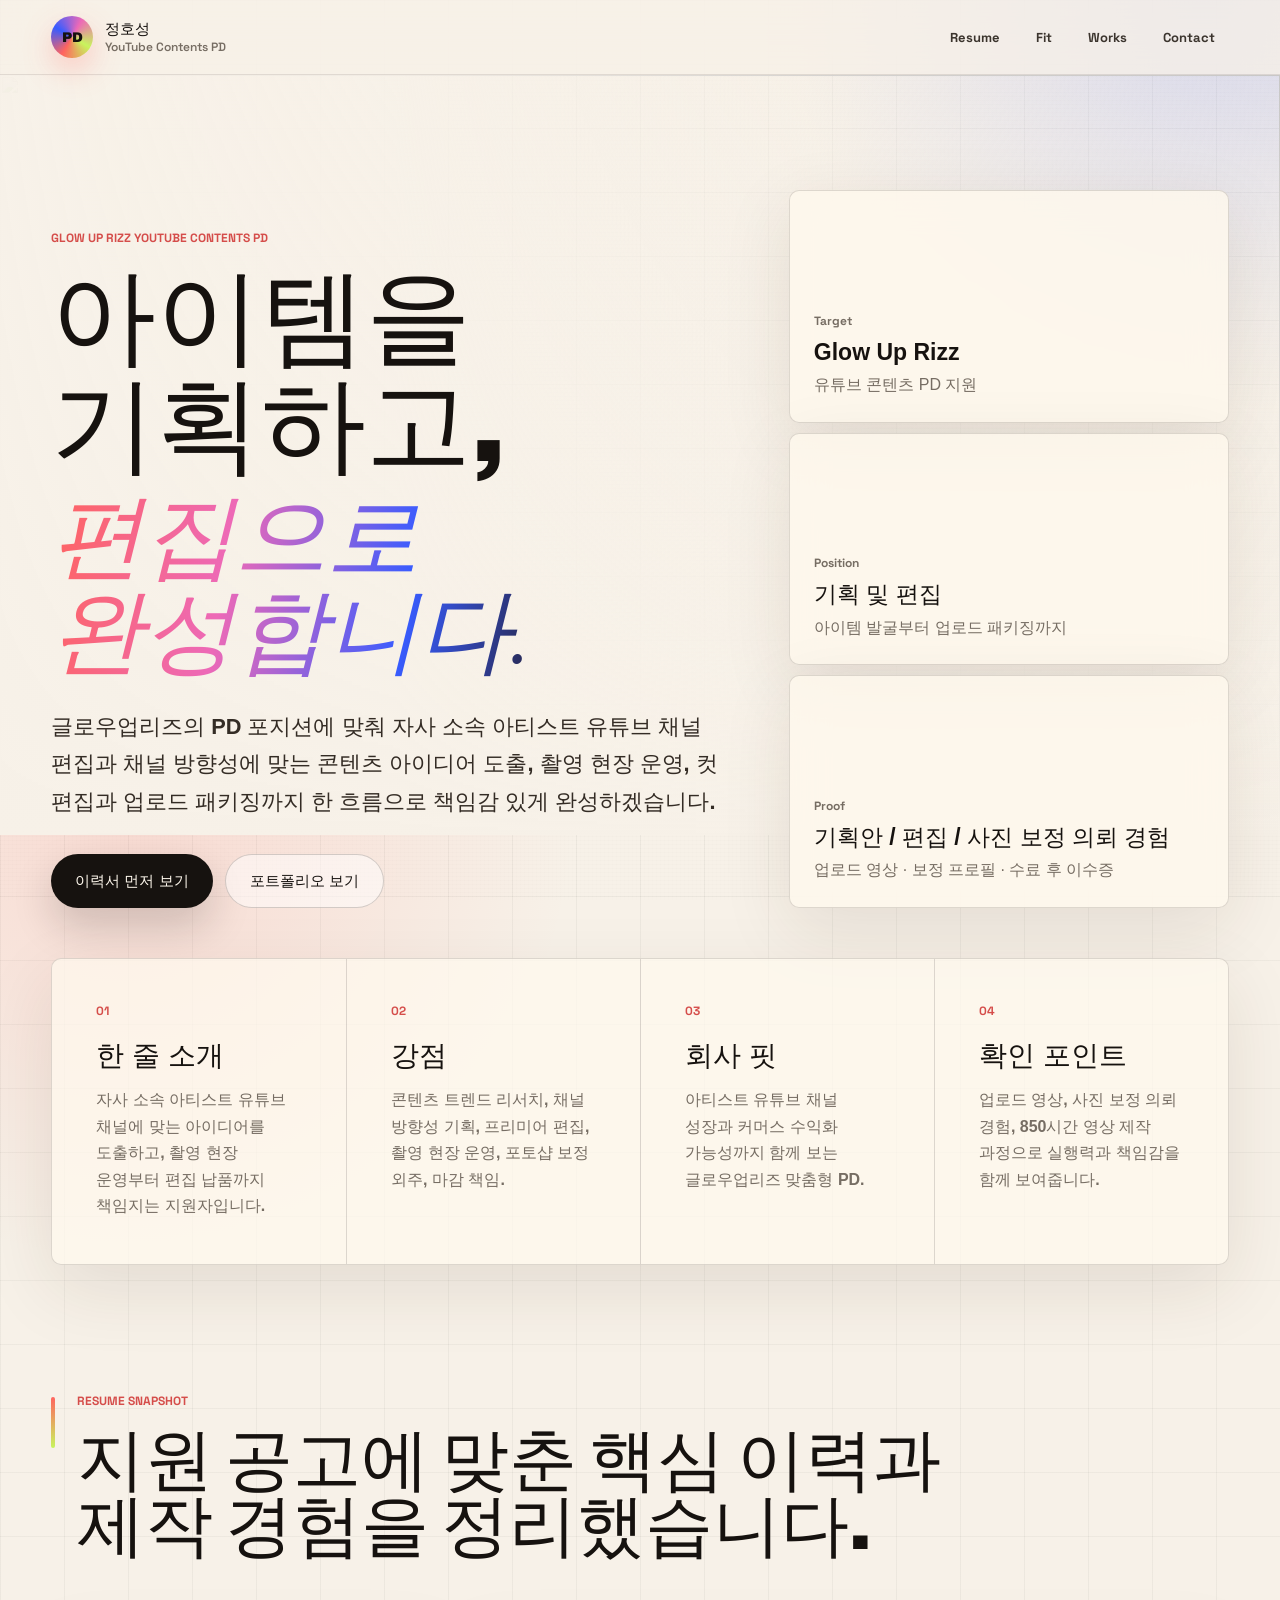
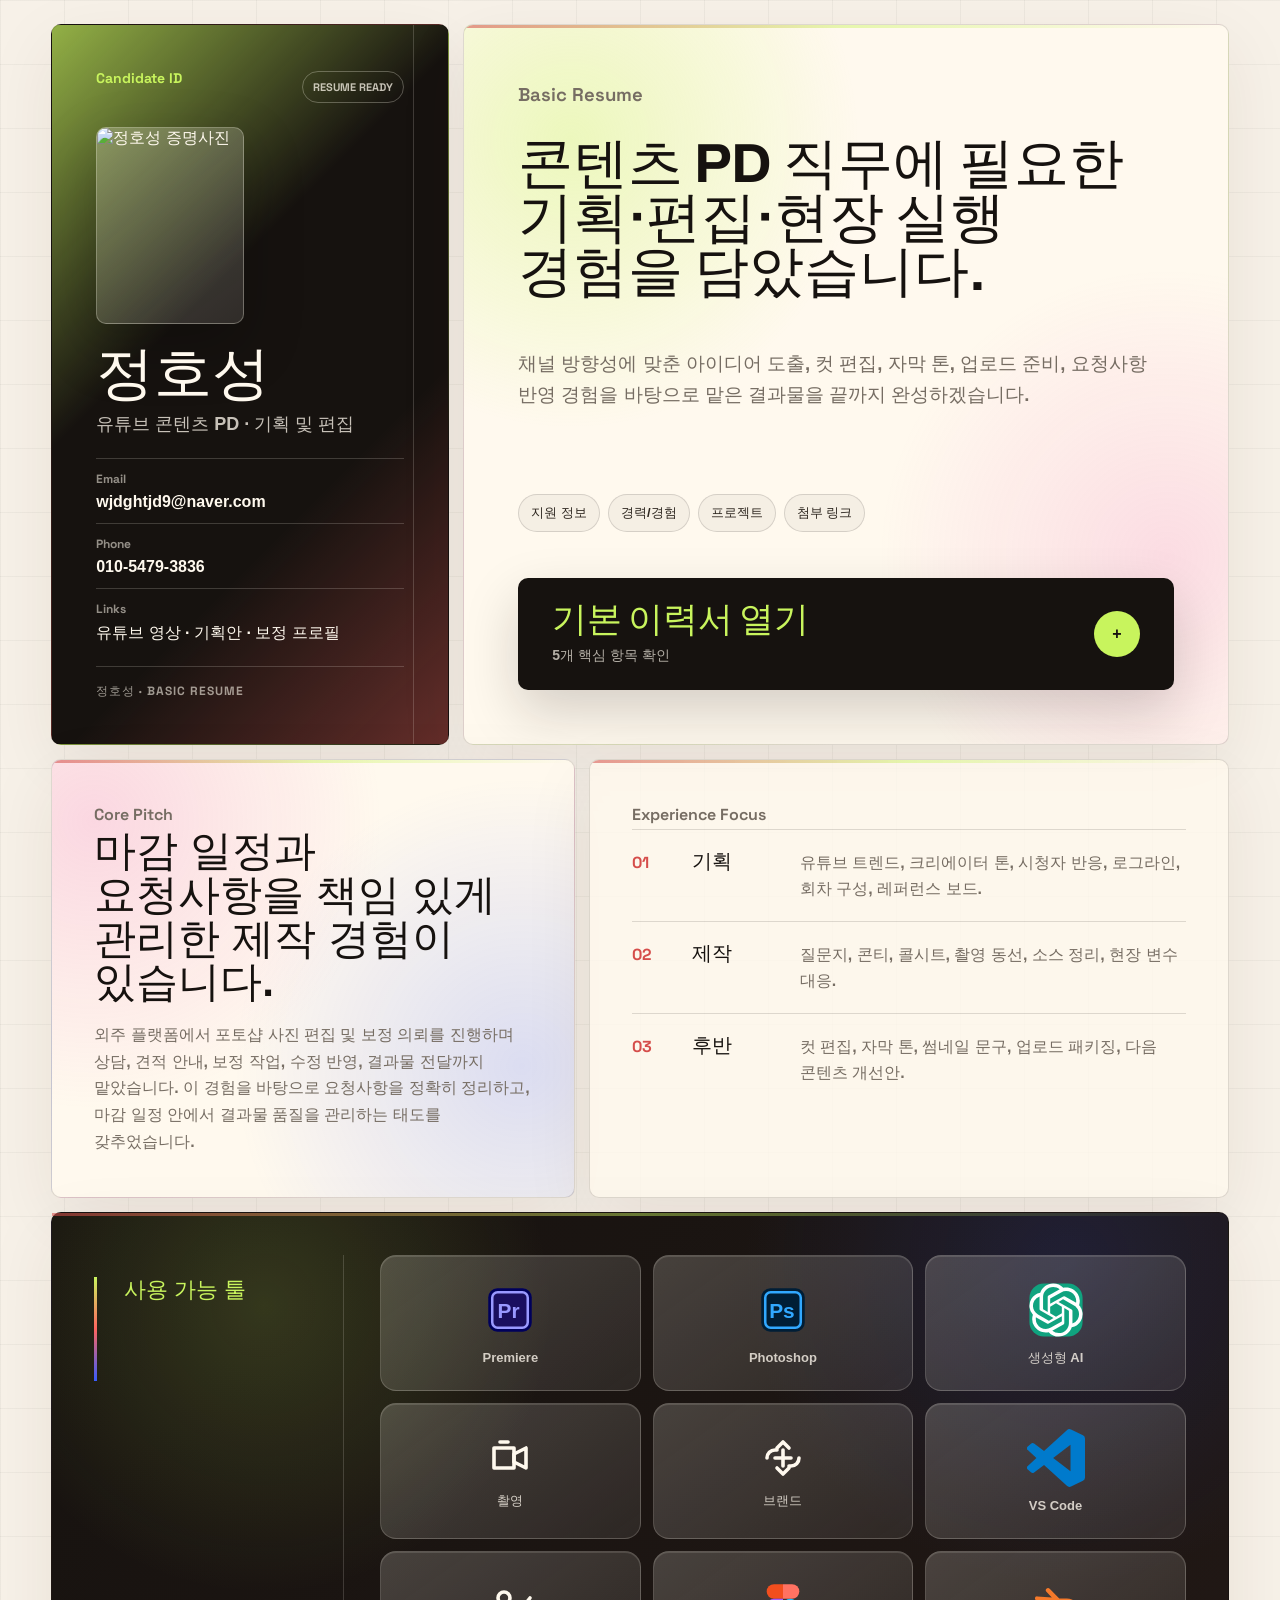
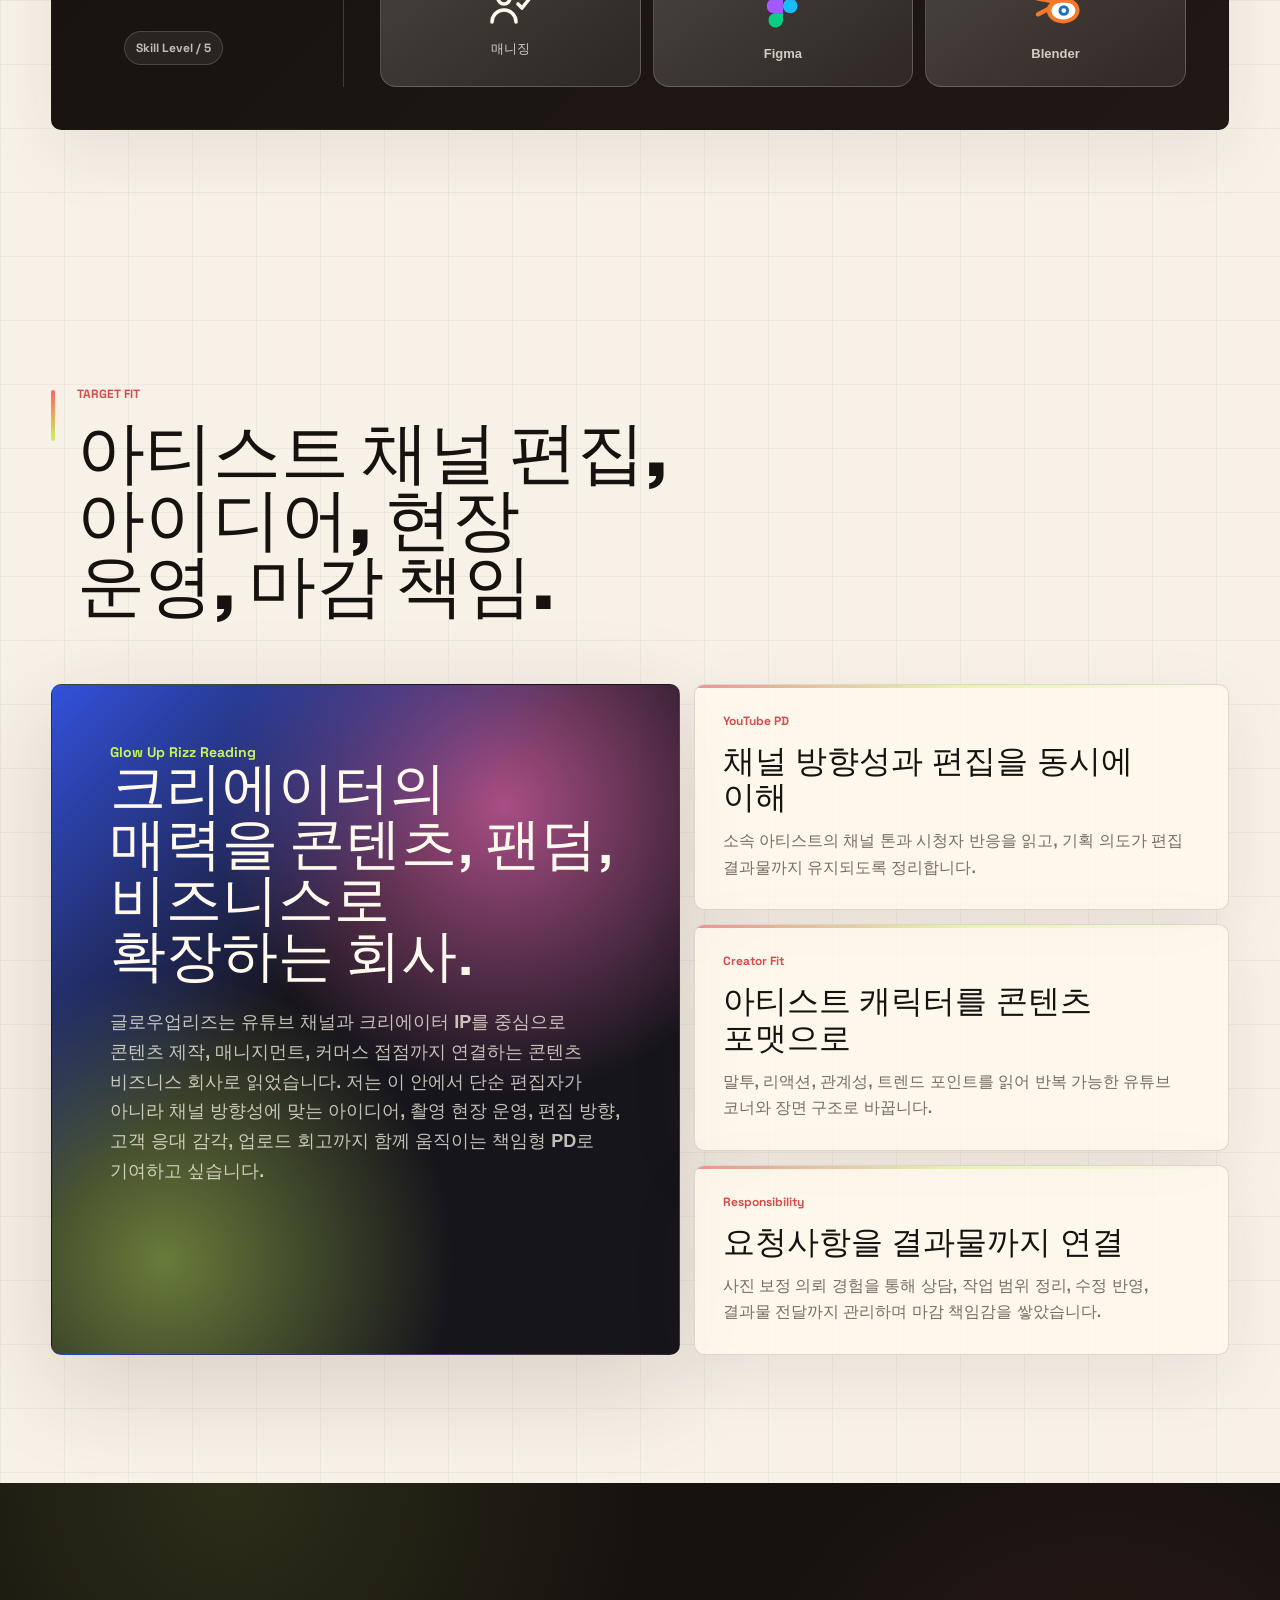
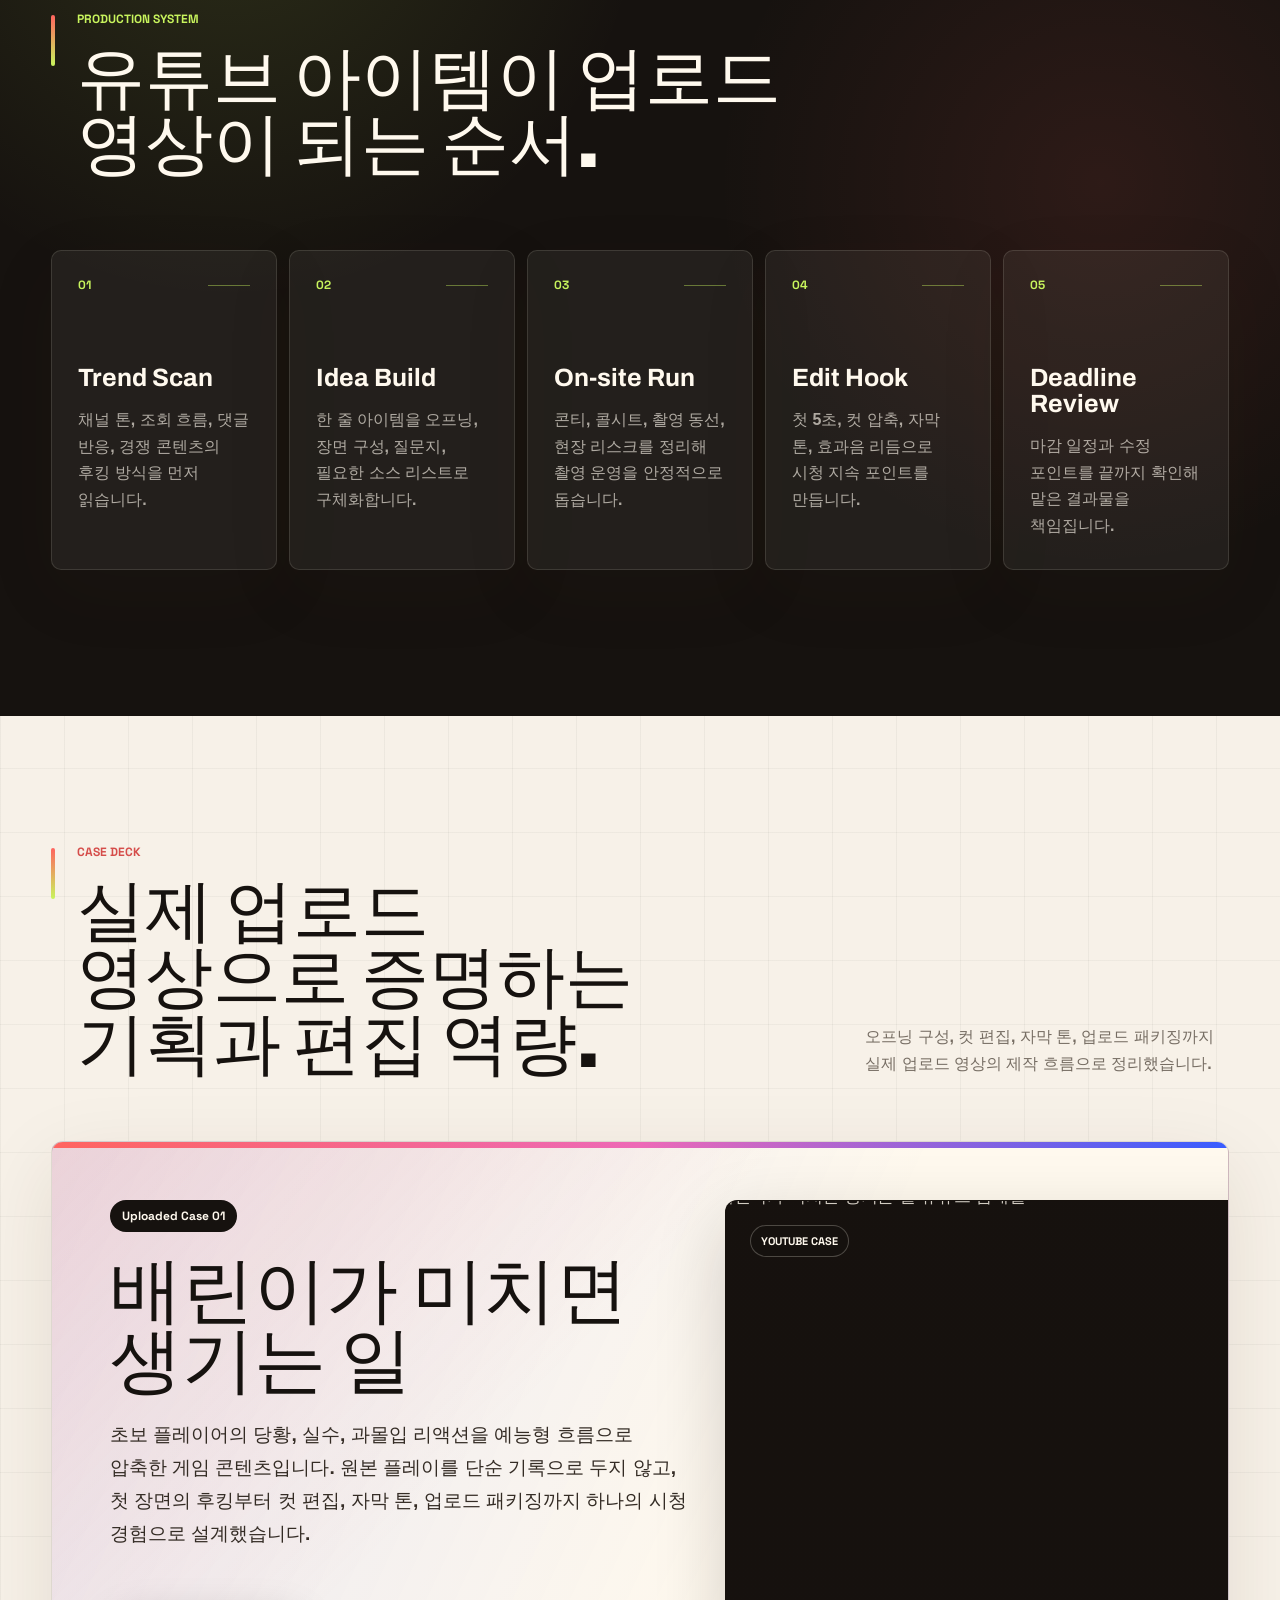
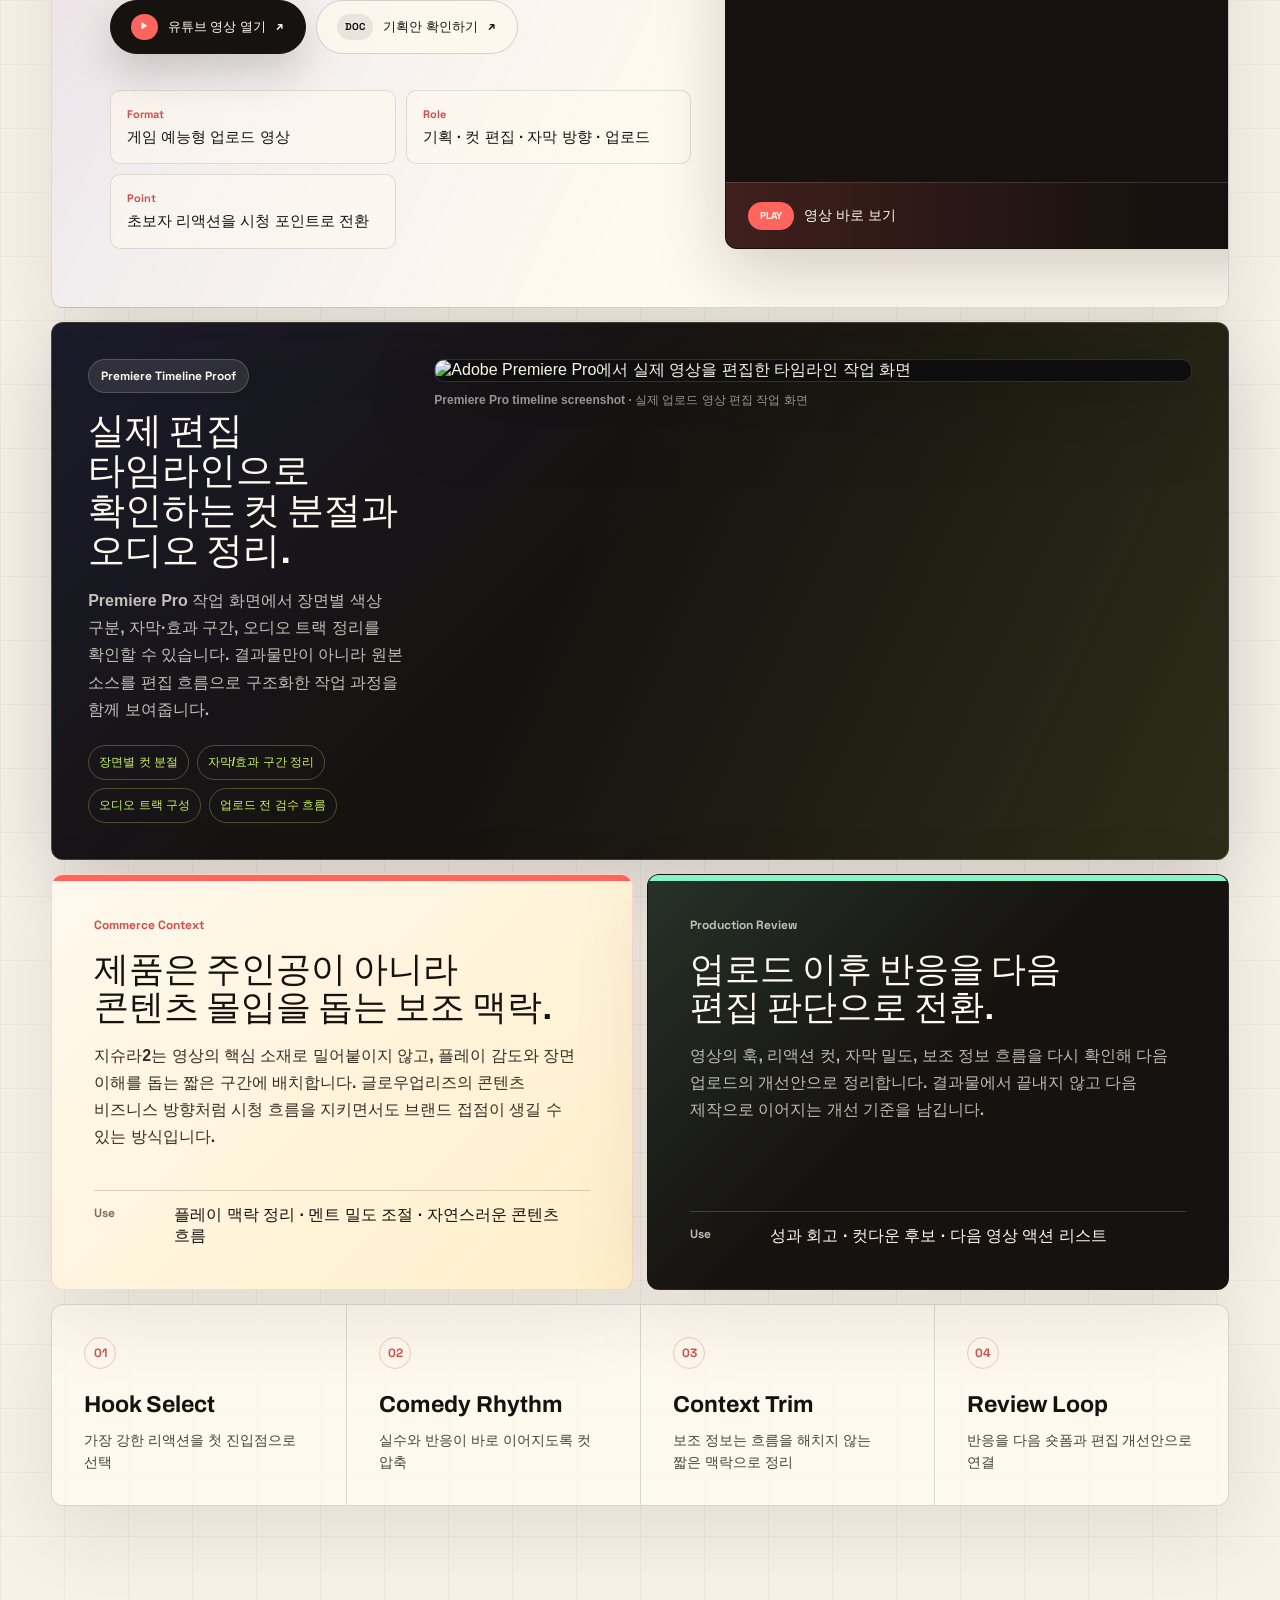
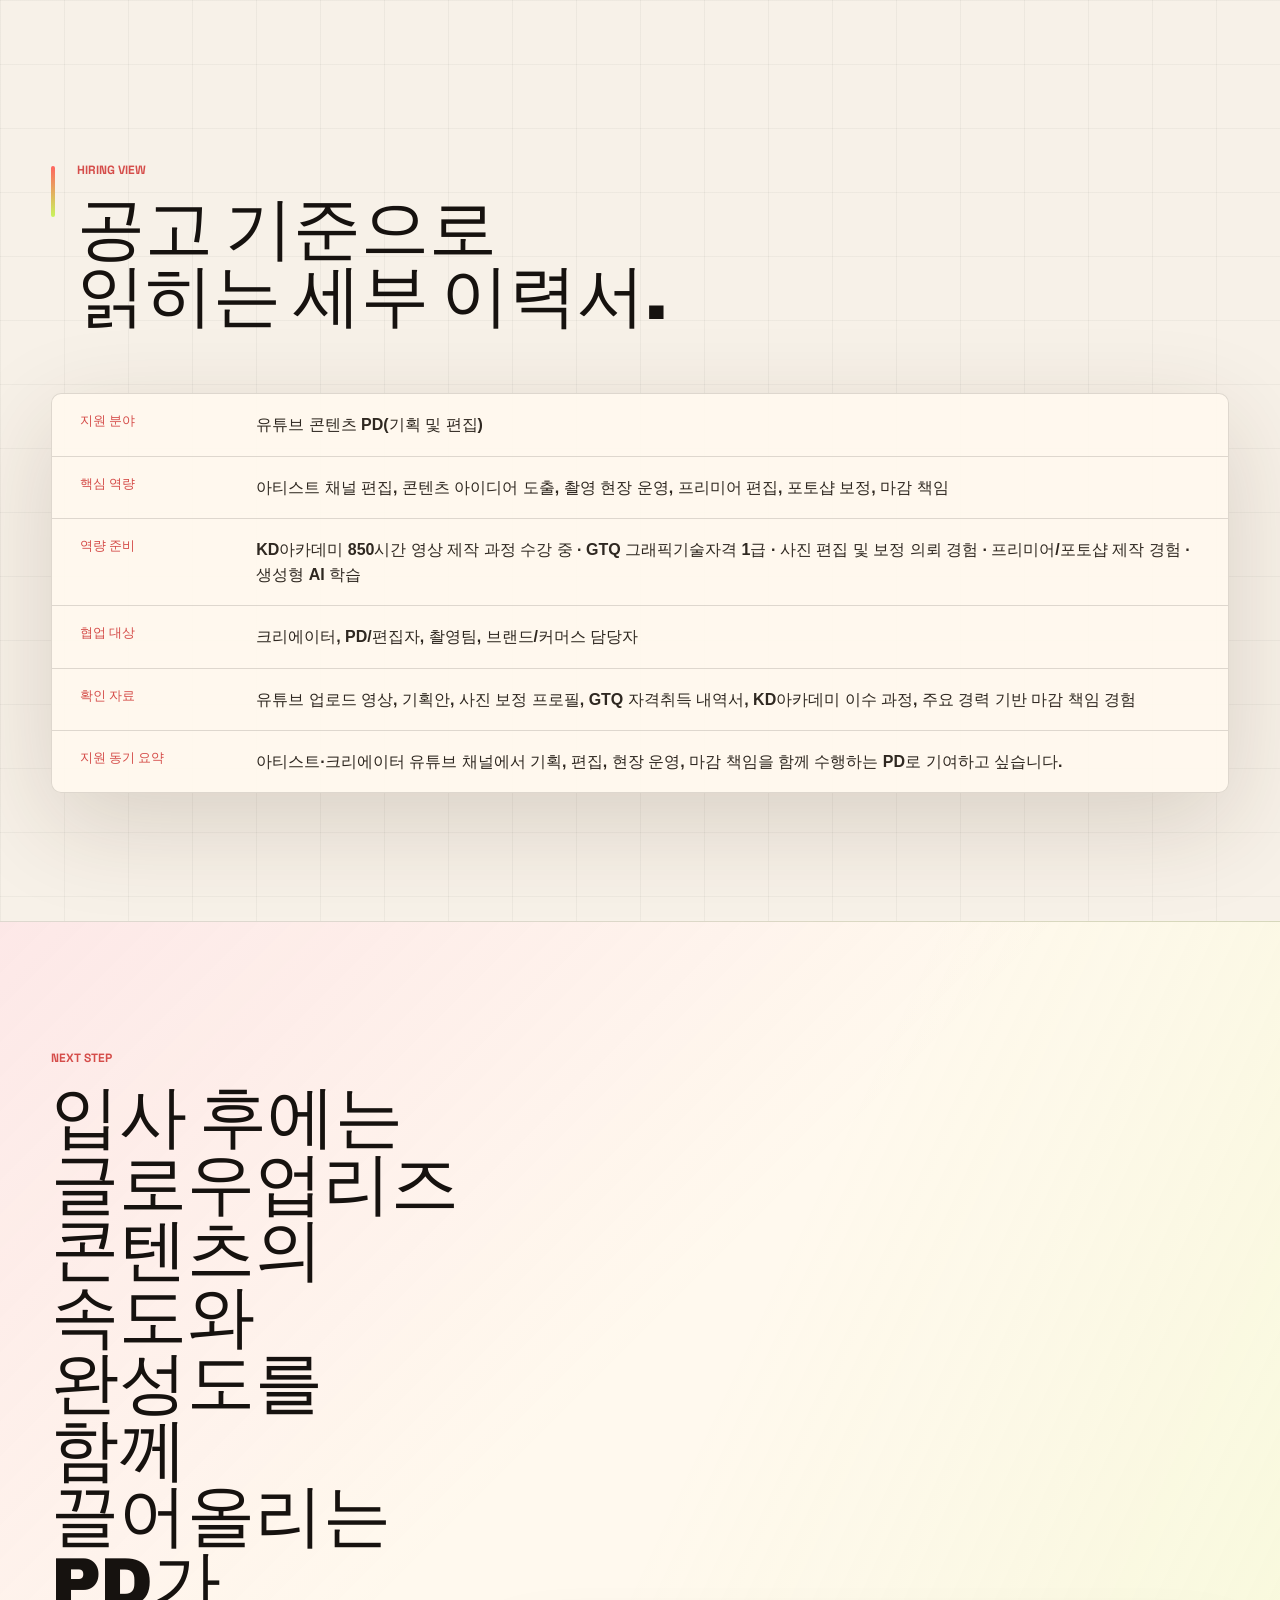
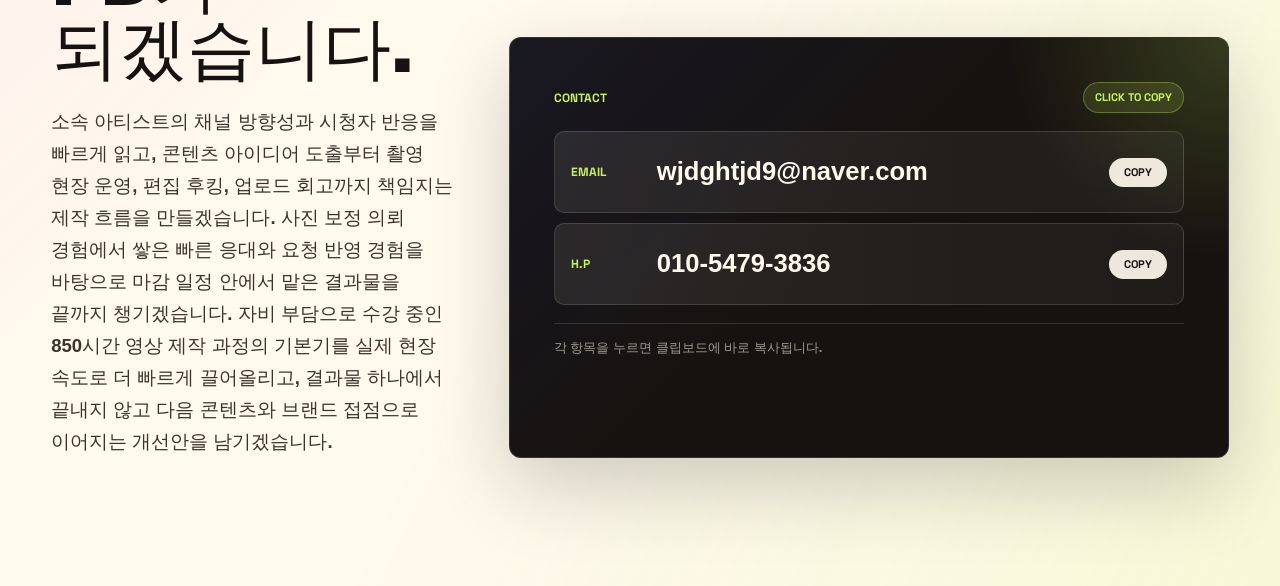
==== commit d246243a: "Add files via upload" ====
--- a/assets/index.html
+++ b/assets/index.html
@@ -3,10 +3,10 @@
   <head>
     <meta charset="utf-8" />
     <meta name="viewport" content="width=device-width, initial-scale=1" />
-    <title>Creative PD Portfolio | Creator Business Resume</title>
+    <title>Glow Up Rizz YouTube Contents PD Portfolio | 지원자 이력서</title>
     <meta
       name="description"
-      content="크리에이터 비즈니스, MCN, 커머스, 커뮤니티까지 연결하는 콘텐츠 PD 포트폴리오 겸 이력서"
+      content="유튜브 콘텐츠 PD(기획 및 편집) 지원을 위한 포트폴리오 겸 이력서"
     />
     <link rel="stylesheet" href="./styles.css" />
   </head>
@@ -16,8 +16,8 @@
         <a class="brand" href="#top" aria-label="맨 위로 이동">
           <span class="brand-mark">PD</span>
           <span>
-            <strong>지원자 이름</strong>
-            <small>Creative Production Director</small>
+            <strong>정호성</strong>
+            <small>YouTube Contents PD</small>
           </span>
         </a>
         <nav class="nav-links">
@@ -33,14 +33,14 @@
           <img src="./assets/hero-prism-studio.png" alt="" />
         </div>
         <div class="hero-copy">
-          <p class="eyebrow">CREATOR BUSINESS PD PORTFOLIO</p>
-          <h1>
-            매력은 발견하고,
-            <span>가치는 설계합니다.</span>
+          <p class="eyebrow">GLOW UP RIZZ YOUTUBE CONTENTS PD</p>
+          <h1 class="hero-title">
+            <span class="hero-title-main">아이템을 기획하고,</span>
+            <span class="hero-title-accent">편집으로 완성합니다.</span>
           </h1>
           <p class="hero-lead">
-            크리에이터의 캐릭터, 팬덤 언어, 브랜드 접점을 읽어
-            콘텐츠가 조회수에서 멈추지 않고 커머스·브랜드 협업·커뮤니티로 이어지게 만드는 PD입니다.
+            글로우업리즈의 PD 포지션에 맞춰 자사 소속 아티스트 유튜브 채널 편집과
+            채널 방향성에 맞는 콘텐츠 아이디어 도출, 촬영 현장 운영, 컷 편집과 업로드 패키징까지 한 흐름으로 책임감 있게 완성하겠습니다.
           </p>
           <div class="hero-actions">
             <a class="button primary" href="#resume">이력서 먼저 보기</a>
@@ -51,48 +51,48 @@
           <div>
             <span>Target</span>
             <strong>Glow Up Rizz</strong>
-            <p>MCN · Commerce · Community</p>
+            <p>유튜브 콘텐츠 PD 지원</p>
           </div>
           <div>
             <span>Position</span>
-            <strong>콘텐츠 PD</strong>
-            <p>기획부터 제작, 후반 방향까지</p>
+            <strong>기획 및 편집</strong>
+            <p>아이템 발굴부터 업로드 패키징까지</p>
           </div>
           <div>
             <span>Proof</span>
-            <strong>포맷화 / 실행력 / 수익화 감각</strong>
-            <p>담당자가 바로 읽는 핵심 역량 중심</p>
+            <strong>기획안 / 편집 / 사진 보정 의뢰 경험</strong>
+            <p>업로드 영상 · 보정 프로필 · 수료 후 이수증</p>
           </div>
         </aside>
       </section>
 
-      <section class="brief" aria-label="채용 담당자 요약">
+      <section class="brief" aria-label="채용 요약">
         <article>
           <span>01</span>
           <strong>한 줄 소개</strong>
-          <p>크리에이터의 개성을 반복 가능한 콘텐츠 포맷으로 바꾸고, 브랜드와 팬이 움직이는 장면을 설계합니다.</p>
+          <p>자사 소속 아티스트 유튜브 채널에 맞는 아이디어를 도출하고, 촬영 현장 운영부터 편집 납품까지 책임지는 지원자입니다.</p>
         </article>
         <article>
           <span>02</span>
           <strong>강점</strong>
-          <p>트렌드 리서치, 로그라인, 질문지, 콘티, 촬영 운영, 편집 후킹, 썸네일 카피.</p>
+          <p>콘텐츠 트렌드 리서치, 채널 방향성 기획, 프리미어 편집, 촬영 현장 운영, 포토샵 보정 외주, 마감 책임.</p>
         </article>
         <article>
           <span>03</span>
           <strong>회사 핏</strong>
-          <p>아티스트의 매력을 지속 가능한 가치로 확장하는 회사에 맞춘 크리에이터 비즈니스형 PD.</p>
+          <p>아티스트 유튜브 채널 성장과 커머스 수익화 가능성까지 함께 보는 글로우업리즈 맞춤형 PD.</p>
         </article>
         <article>
           <span>04</span>
           <strong>확인 포인트</strong>
-          <p>아래 이력서 스냅샷 → 회사 맞춤 분석 → 샘플 프로젝트 순서로 빠르게 검토할 수 있습니다.</p>
+          <p>업로드 영상, 사진 보정 의뢰 경험, 850시간 영상 제작 과정으로 실행력과 책임감을 함께 보여줍니다.</p>
         </article>
       </section>
 
       <section class="resume" id="resume">
         <div class="section-head">
           <p class="eyebrow">RESUME SNAPSHOT</p>
-          <h2>사원증처럼 빠르게 보고, 상세 이력서는 팝업으로 확인.</h2>
+          <h2>지원 공고에 맞춘 핵심 이력과 제작 경험을 정리했습니다.</h2>
         </div>
 
         <div class="resume-grid">
@@ -102,33 +102,26 @@
                 <span class="label">Candidate ID</span>
                 <span class="id-status">Resume Ready</span>
               </div>
-              <span class="profile-photo-frame">
-                <!-- 사진을 넣을 때 이 span을 <img src="assets/profile-photo.jpg" alt="지원자 사진" />로 교체하세요. -->
-                <span class="profile-photo-placeholder">
-                  <span>PHOTO</span>
-                  <small>3x4 Portrait</small>
-                </span>
-              </span>
+              <span class="profile-photo-frame"><img src="./assets/profile-photo.jpg" alt="정호성 증명사진" /></span>
               <span class="profile-name-wrap">
-                <span class="candidate-name">지원자 이름</span>
-                <span class="role">콘텐츠 PD · Creator Business Producer</span>
+                <span class="candidate-name">정호성</span>
+                <span class="role">유튜브 콘텐츠 PD · 기획 및 편집</span>
               </span>
               <span class="profile-contact-list">
-                <span><small>Email</small><strong>yourname@example.com</strong></span>
-                <span><small>Phone</small><strong>010-0000-0000</strong></span>
-                <span><small>Links</small><strong>유튜브 제작 영상 · 기획안 · 포트폴리오 웹</strong></span>
-              </span>
-              <span class="id-card-strip">Portfolio HS · Basic Resume</span>
+                <span><small>Email</small><strong>wjdghtjd9@naver.com</strong></span>
+                <span><small>Phone</small><strong>010-5479-3836</strong></span>
+                <span><small>Links</small><strong>유튜브 영상 · 기획안 · 보정 프로필</strong></span>
+              </span>
+              <span class="id-card-strip">정호성 · Basic Resume</span>
             </article>
 
             <article class="resume-open-panel">
               <p class="label">Basic Resume</p>
-              <h3>세부 이력서는 팝업창에서 더 크게 확인할 수 있습니다.</h3>
+              <h3>콘텐츠 PD 직무에 필요한 기획·편집·현장 실행 경험을 담았습니다.</h3>
               <p>
-                간단 카드는 신원과 역할만 빠르게 보여주고, 지원 정보부터 프로젝트 증빙까지는
-                별도 팝업에서 제출용 이력서처럼 정리해 확인합니다.
+                채널 방향성에 맞춘 아이디어 도출, 컷 편집, 자막 톤, 업로드 준비, 요청사항 반영 경험을 바탕으로 맡은 결과물을 끝까지 완성하겠습니다.
               </p>
-              <div class="resume-open-tags" aria-label="팝업 이력서 포함 항목">
+              <div class="resume-open-tags" aria-label="세부 이력서 포함 항목">
                 <span>지원 정보</span>
                 <span>경력/경험</span>
                 <span>프로젝트</span>
@@ -136,7 +129,7 @@
               </div>
               <button class="resume-open-button" type="button" data-open-resume aria-haspopup="dialog" aria-controls="resume-modal">
                 <span>기본 이력서 열기</span>
-                <small>7개 상세 항목 확인</small>
+                <small>5개 핵심 항목 확인</small>
                 <i aria-hidden="true">+</i>
               </button>
             </article>
@@ -147,97 +140,98 @@
               <div class="expanded-resume-head">
                 <div>
                   <p class="eyebrow">BASIC RESUME</p>
-                  <h3 id="resume-modal-title">나의 세부 이력서</h3>
+                  <h3 id="resume-modal-title">세부 이력서</h3>
                 </div>
-                <button class="resume-modal-close" type="button" data-close-resume aria-label="이력서 팝업 닫기">닫기</button>
-              </div>
-
-              <div class="expanded-resume-layout">
-                <div class="expanded-resume-sections">
-                  <article class="expanded-resume-section highlight-section">
+                <button class="resume-modal-close" type="button" data-close-resume aria-label="세부 이력서 닫기">닫기</button>
+              </div>
+
+              <div class="expanded-resume-layout readable-resume-layout">
+                <div class="resume-quick-strip" aria-label="핵심 지원 정보">
+                  <div><span>지원 분야</span><strong>유튜브 콘텐츠 PD</strong></div>
+                  <div><span>주요 역할</span><strong>기획 · 편집 · 업로드</strong></div>
+                  <div><span>교육 과정</span><strong>영상편집 · 모션그래픽 · 생성형AI</strong></div>
+                  <div><span>증빙 자료</span><strong>이력서 · 기획안 · 영상 링크</strong></div>
+                </div>
+
+                <div class="expanded-resume-sections resume-readable-sections">
+                  <article class="expanded-resume-section highlight-section simple-resume-section summary-section">
                     <span class="resume-section-number">01</span>
-                    <h4>지원 정보</h4>
-                    <dl>
-                      <div><dt>지원 분야</dt><dd>콘텐츠 PD / 크리에이터 비즈니스 PD</dd></div>
-                      <div><dt>희망 역할</dt><dd>포맷 기획, 촬영 운영, 후반 디렉션, 크리에이터 협업</dd></div>
-                      <div><dt>핵심 소개</dt><dd>콘텐츠의 이유, 장면, 결과를 함께 설계하는 제작자</dd></div>
+                    <h4>지원 요약</h4>
+                    <p class="resume-lead">유튜브 콘텐츠 PD 포지션에 맞춰, 채널 방향성에 맞는 아이디어 도출부터 촬영 운영, 컷 편집, 업로드 준비까지 책임 있게 수행하겠습니다.</p>
+                    <ul class="resume-chip-list" aria-label="핵심 역량">
+                      <li>콘텐츠 기획</li>
+                      <li>영상 편집</li>
+                      <li>일정 준수</li>
+                      <li>요청사항 반영</li>
+                    </ul>
+                  </article>
+
+                  <article class="expanded-resume-section simple-resume-section info-section">
+                    <span class="resume-section-number">02</span>
+                    <h4>기본 정보</h4>
+                    <dl class="resume-fact-grid">
+                      <div><dt>이름</dt><dd>정호성 / Hosung Jung</dd></div>
+                      <div><dt>출생/나이</dt><dd>2000년생 · 만 26세</dd></div>
+                      <div><dt>연락처</dt><dd>010-5479-3836</dd></div>
+                      <div><dt>이메일</dt><dd>wjdghtjd9@naver.com</dd></div>
+                      <div><dt>거주지</dt><dd>경기 남양주시</dd></div>
+                      <div><dt>병역</dt><dd>산업기능요원 복무 완료</dd></div>
                     </dl>
                   </article>
 
-                  <article class="expanded-resume-section">
-                    <span class="resume-section-number">02</span>
-                    <h4>인적 사항</h4>
-                    <dl>
-                      <div><dt>이름</dt><dd>지원자 이름</dd></div>
-                      <div><dt>연락처</dt><dd>010-0000-0000</dd></div>
-                      <div><dt>이메일</dt><dd>yourname@example.com</dd></div>
-                      <div><dt>거주지</dt><dd>서울 / 경기 등 입력</dd></div>
-                    </dl>
-                  </article>
-
-                  <article class="expanded-resume-section">
+                  <article class="expanded-resume-section simple-resume-section">
                     <span class="resume-section-number">03</span>
-                    <h4>학력 / 교육</h4>
-                    <dl>
-                      <div><dt>학교</dt><dd>학교명 · 전공 · 재학/졸업 상태 입력</dd></div>
-                      <div><dt>교육</dt><dd>콘텐츠 제작, 영상 편집, 마케팅, 크리에이터 콘텐츠 과정 입력</dd></div>
-                      <div><dt>수료</dt><dd>수료 기간, 프로젝트 실습, 제출 산출물 입력</dd></div>
-                    </dl>
-                  </article>
-
-                  <article class="expanded-resume-section">
-                    <span class="resume-section-number">04</span>
-                    <h4>경력 / 경험</h4>
-                    <dl>
-                      <div><dt>회사/활동</dt><dd>회사명 또는 활동명 · 기간 · 역할 입력</dd></div>
-                      <div><dt>담당 업무</dt><dd>리서치, 기획안, 섭외, 질문지, 촬영 준비, 편집 방향 등 입력</dd></div>
-                      <div><dt>성과</dt><dd>조회수, 전환, 운영 개선, 협업 결과, 배운 점 등 입력</dd></div>
-                    </dl>
-                  </article>
-
-                  <article class="expanded-resume-section wide-resume-section">
-                    <span class="resume-section-number">05</span>
-                    <h4>프로젝트 / 포트폴리오</h4>
-                    <div class="expanded-project-list">
-                      <div>
-                        <strong>Creator IP Sprint</strong>
-                        <p>채널 댓글과 조회 흐름을 분석해 고정 코너, 오프닝 훅, 질문지를 설계한 프로젝트.</p>
+                    <h4>교육 · 자격</h4>
+                    <div class="resume-stack">
+                      <div class="resume-record">
+                        <span>교육 과정</span>
+                        <strong>KD아카데미컴퓨터학원 구리남양주점</strong>
+                        <p>멀티미디어 광고영상콘텐츠 제작 전문가 과정 수강 중입니다. 영상편집, 모션그래픽, 생성형AI를 약 6개월 과정으로 학습하며 실무형 제작 역량을 쌓고 있습니다.</p>
                       </div>
-                      <div>
-                        <strong>Commerce Short-form</strong>
-                        <p>사용 맥락, 반응 컷, CTA를 나눠 브랜드 콘텐츠를 구매 이유로 연결한 숏폼 기획.</p>
+                      <div class="resume-record compact-record">
+                        <span>수강 기간</span>
+                        <strong>2026.03.19 ~ 2026.09.01 · 107일 · 총 850시간</strong>
+                        <p>국비지원 대상은 아니었지만 필요한 역량이라고 판단해 자비 부담으로 수강하고 있습니다.</p>
                       </div>
-                      <div>
-                        <strong>Production Review</strong>
-                        <p>업로드 이후 반응을 분석해 다음 편집과 숏폼 재가공으로 연결한 제작 회고 구조.</p>
+                      <div class="resume-record compact-record">
+                        <span>자격</span>
+                        <strong>GTQ 그래픽기술자격 1급(Photoshop) · 자동차운전면허 1종보통 · 건축도장기능사</strong>
                       </div>
                     </div>
                   </article>
 
-                  <article class="expanded-resume-section">
-                    <span class="resume-section-number">06</span>
-                    <h4>역량 / 툴</h4>
-                    <div class="expanded-skill-cloud" aria-label="역량 및 사용 가능 툴">
-                      <span>Premiere Pro</span>
-                      <span>Photoshop</span>
-                      <span>Figma</span>
-                      <span>Blender</span>
-                      <span>콘티</span>
-                      <span>콜시트</span>
-                      <span>브랜드 커뮤니케이션</span>
-                      <span>크리에이터 매니징</span>
+                  <article class="expanded-resume-section simple-resume-section summary-section">
+                    <span class="resume-section-number">04</span>
+                    <h4>경력 · 제작 경험</h4>
+                    <div class="resume-stack">
+                      <div class="resume-record primary-record">
+                        <span>제조팀 주임 · 2021.11 ~ 2026.02 · 4년 3개월</span>
+                        <strong>새한마이크로텍</strong>
+                        <p>공정 운영, 품질 확인, 작업 기록과 보고, 일정 준수 경험을 통해 맡은 업무를 끝까지 책임지는 태도를 체득했습니다.</p>
+                      </div>
+                      <div class="resume-record compact-record">
+                        <span>이전 경력</span>
+                        <strong>우신에이스 현장시공팀 6개월 · 정우푸드 생산라인 1년 8개월</strong>
+                        <p>현장 업무에서 필요한 협업, 반복 작업 관리, 문제 확인 습관을 쌓았습니다.</p>
+                      </div>
+                      <div class="resume-record compact-record">
+                        <span>제작 경험</span>
+                        <strong>유튜브 업로드 영상 제작 · 포토샵 보정 외주</strong>
+                        <p>영상 기획, 컷 편집, 자막 톤 정리, 썸네일·보정 작업, 수정 요청 반영까지 결과물 중심으로 진행했습니다.</p>
+                      </div>
                     </div>
                   </article>
 
-                  <article class="expanded-resume-section">
-                    <span class="resume-section-number">07</span>
-                    <h4>첨부 / 링크</h4>
-                    <dl>
-                      <div><dt>이력서 PDF</dt><dd>파일명 또는 다운로드 링크 입력</dd></div>
-                      <div><dt>자기소개서</dt><dd>PDF, Notion, Google Docs 등 연결</dd></div>
-                      <div><dt>영상 링크</dt><dd><a href="https://www.youtube.com/watch?v=MIeknqeHeDw" target="_blank" rel="noreferrer">유튜브 제작 영상 보기</a></dd></div>
-                      <div><dt>기획안</dt><dd><a href="./planning-baerini-video.html" target="_blank" rel="noreferrer">배린이가 미치면 생기는 일 기획안</a></dd></div>
-                    </dl>
+                  <article class="expanded-resume-section simple-resume-section link-section">
+                    <span class="resume-section-number">05</span>
+                    <h4>첨부 · 링크</h4>
+                    <div class="resume-link-grid">
+                      <a class="resume-doc-link" href="./정호성_콘텐츠PD_이력서.docx" target="_blank" rel="noreferrer"><span>DOCX</span><strong>이력서</strong><small>상세 이력 및 자기소개</small></a>
+                      <a class="resume-doc-link" href="./정호성_배린이가_미치면_생기는_일_기획안.docx" target="_blank" rel="noreferrer"><span>DOCX</span><strong>영상 기획안</strong><small>콘텐츠 구성안</small></a>
+                      <a class="resume-doc-link" href="https://youtu.be/QN0WuIsAuWc" target="_blank" rel="noreferrer"><span>YOUTUBE</span><strong>제작 영상</strong><small>업로드 영상 확인</small></a>
+                      <a class="resume-doc-link" href="./planning-baerini-video.html" target="_blank" rel="noreferrer"><span>WEB</span><strong>웹 기획안</strong><small>포트폴리오 내 기획안</small></a>
+                      <a class="resume-doc-link" href="https://soomgo.com/profile/users/17757332" target="_blank" rel="noreferrer"><span>PROFILE</span><strong>보정 프로필</strong><small>포토샵 외주 경험</small></a>
+                    </div>
                   </article>
                 </div>
               </div>
@@ -246,10 +240,10 @@
 
           <article class="resume-card accent-card">
             <p class="label">Core Pitch</p>
-            <h3>기획서로 설득하고, 현장에서 완성하고, 후반에서 성과로 연결합니다.</h3>
+            <h3>마감 일정과 요청사항을 책임 있게 관리한 제작 경험이 있습니다.</h3>
             <p>
-              아이템을 예쁘게 포장하는 것보다, 왜 지금 이 콘텐츠여야 하는지와
-              누가 어떤 행동을 하게 만들지 먼저 설계합니다.
+              외주 플랫폼에서 포토샵 사진 편집 및 보정 의뢰를 진행하며 상담, 견적 안내, 보정 작업, 수정 반영, 결과물 전달까지 맡았습니다.
+              이 경험을 바탕으로 요청사항을 정확히 정리하고, 마감 일정 안에서 결과물 품질을 관리하는 태도를 갖추었습니다.
             </p>
           </article>
 
@@ -259,17 +253,17 @@
               <div>
                 <span>01</span>
                 <strong>기획</strong>
-                <p>시장 리서치, 채널 톤 분석, 로그라인, 회차 구성, 레퍼런스 보드.</p>
+                <p>유튜브 트렌드, 크리에이터 톤, 시청자 반응, 로그라인, 회차 구성, 레퍼런스 보드.</p>
               </div>
               <div>
                 <span>02</span>
                 <strong>제작</strong>
-                <p>섭외, 질문지, 콘티, 콜시트, 촬영 동선, 현장 변수 대응.</p>
+                <p>질문지, 콘티, 콜시트, 촬영 동선, 소스 정리, 현장 변수 대응.</p>
               </div>
               <div>
                 <span>03</span>
                 <strong>후반</strong>
-                <p>편집 리듬, 자막 톤, 썸네일 문구, 숏폼 컷다운, 성과 회고.</p>
+                <p>컷 편집, 자막 톤, 썸네일 문구, 업로드 패키징, 다음 콘텐츠 개선안.</p>
               </div>
             </div>
           </article>
@@ -305,7 +299,62 @@
                   <strong>Photoshop</strong>
                   <em>4 / 5</em>
                   <span class="tool-meter level-40"><span></span></span>
-                  <b>썸네일 보정, 합성, 이미지 톤 정리</b>
+                  <b>사진 보정, 리터칭, 합성</b>
+                </span>
+              </span>
+              <span class="tool-icon" tabindex="0" aria-label="생성형 AI 활용 능력 3.5점 만점 5점">
+                <svg class="brand-icon ai-icon" viewBox="0 0 24 24" aria-hidden="true">
+                  <rect x="1" y="1" width="22" height="22" rx="6" fill="#10a37f"/>
+                  <path fill="#ffffff" d="M21.55 10.004a5.416 5.416 0 0 0-.478-4.501c-1.217-2.09-3.662-3.166-6.05-2.66A5.59 5.59 0 0 0 10.831 1C8.39.995 6.224 2.546 5.473 4.838A5.553 5.553 0 0 0 1.76 7.496a5.487 5.487 0 0 0 .691 6.5 5.416 5.416 0 0 0 .477 4.502c1.217 2.09 3.662 3.165 6.05 2.66A5.586 5.586 0 0 0 13.168 23c2.443.006 4.61-1.546 5.361-3.84a5.553 5.553 0 0 0 3.715-2.66 5.488 5.488 0 0 0-.693-6.497v.001zm-8.381 11.558a4.199 4.199 0 0 1-2.675-.954c.034-.018.093-.05.132-.074l4.44-2.53a.71.71 0 0 0 .364-.623v-6.176l1.877 1.069c.02.01.033.029.036.05v5.115c-.003 2.274-1.87 4.118-4.174 4.123zM4.192 17.78a4.059 4.059 0 0 1-.498-2.763c.032.02.09.055.131.078l4.44 2.53c.225.13.504.13.73 0l5.42-3.088v2.138a.068.068 0 0 1-.027.057L9.9 19.288c-1.999 1.136-4.552.46-5.707-1.51h-.001zM3.023 8.216A4.15 4.15 0 0 1 5.198 6.41l-.002.151v5.06a.711.711 0 0 0 .364.624l5.42 3.087-1.876 1.07a.067.067 0 0 1-.063.005l-4.489-2.559c-1.995-1.14-2.679-3.658-1.53-5.63h.001zm15.417 3.54l-5.42-3.088L14.896 7.6a.067.067 0 0 1 .063-.006l4.489 2.557c1.998 1.14 2.683 3.662 1.529 5.633a4.163 4.163 0 0 1-2.174 1.807V12.38a.71.71 0 0 0-.363-.623zm1.867-2.773a6.04 6.04 0 0 0-.132-.078l-4.44-2.53a.731.731 0 0 0-.729 0l-5.42 3.088V7.325a.068.068 0 0 1 .027-.057L14.1 4.713c2-1.137 4.555-.46 5.707 1.513.487.833.664 1.809.499 2.757h.001zm-11.741 3.81l-1.877-1.068a.065.065 0 0 1-.036-.051V6.559c.001-2.277 1.873-4.122 4.181-4.12.976 0 1.92.338 2.671.954-.034.018-.092.05-.131.073l-4.44 2.53a.71.71 0 0 0-.365.623l-.003 6.173v.002zm1.02-2.168L12 9.25l2.414 1.375v2.75L12 14.75l-2.415-1.375v-2.75z"/>
+                </svg>
+                <small class="tool-name">생성형 AI</small>
+                <span class="tool-tooltip" role="tooltip">
+                  <strong>생성형 AI 활용</strong>
+                  <em>3.5 / 5</em>
+                  <span class="tool-meter level-35"><span></span></span>
+                  <b>아이디어 정리, 카피 초안, 레퍼런스 구조화</b>
+                </span>
+              </span>
+              <span class="tool-icon" tabindex="0" aria-label="촬영 진행 능력 3점 만점 5점">
+                <svg viewBox="0 0 24 24" aria-hidden="true"><path d="M4 7h10v10H4z"/><path d="m14 10 6-3v10l-6-3z"/><path d="M7 4h4"/></svg>
+                <small class="tool-name">촬영</small>
+                <span class="tool-tooltip" role="tooltip">
+                  <strong>촬영 진행</strong>
+                  <em>3 / 5</em>
+                  <span class="tool-meter level-30"><span></span></span>
+                  <b>촬영 동선, 현장 진행, 컷 체크</b>
+                </span>
+              </span>
+              <span class="tool-icon" tabindex="0" aria-label="브랜드 커뮤니케이션 능력 3점 만점 5점">
+                <svg viewBox="0 0 24 24" aria-hidden="true"><path d="M8 12h8"/><path d="M12 8v8"/><path d="M4 12a4 4 0 0 1 4-4h1"/><path d="M20 12a4 4 0 0 1-4 4h-1"/><path d="M9 17l3 3 3-3"/><path d="M9 7l3-3 3 3"/></svg>
+                <small class="tool-name">브랜드</small>
+                <span class="tool-tooltip" role="tooltip">
+                  <strong>브랜드 커뮤니케이션</strong>
+                  <em>3 / 5</em>
+                  <span class="tool-meter level-30"><span></span></span>
+                  <b>요청사항 정리, 톤 조율, 협업 커뮤니케이션</b>
+                </span>
+              </span>
+              <span class="tool-icon" tabindex="0" aria-label="Visual Studio Code 웹 포트폴리오 수정 능력 3점 만점 5점">
+                <svg class="brand-icon vscode-icon" viewBox="0 0 24 24" aria-hidden="true">
+                  <path fill="#007acc" d="M23.15 2.587 18.21.21a1.494 1.494 0 0 0-1.705.29l-9.46 8.63-4.12-3.128a.999.999 0 0 0-1.276.057L.327 7.261A1 1 0 0 0 .326 8.74L3.899 12 .326 15.26a1 1 0 0 0 .001 1.479L1.65 17.94a.999.999 0 0 0 1.276.057l4.12-3.128 9.46 8.63a1.492 1.492 0 0 0 1.704.29l4.942-2.377A1.5 1.5 0 0 0 24 20.06V3.939a1.5 1.5 0 0 0-.85-1.352zm-5.146 14.861L10.826 12l7.178-5.448v10.896z"/>
+                </svg>
+                <small class="tool-name">VS Code</small>
+                <span class="tool-tooltip" role="tooltip">
+                  <strong>Visual Studio Code</strong>
+                  <em>3 / 5</em>
+                  <span class="tool-meter level-30"><span></span></span>
+                  <b>웹 포트폴리오 문구/HTML/CSS 수정 보조</b>
+                </span>
+              </span>
+              <span class="tool-icon" tabindex="0" aria-label="크리에이터 매니지먼트 능력 2점 만점 5점">
+                <svg viewBox="0 0 24 24" aria-hidden="true"><circle cx="9" cy="8" r="3"/><path d="M3 20a6 6 0 0 1 12 0"/><path d="m16 11 2 2 4-5"/></svg>
+                <small class="tool-name">매니징</small>
+                <span class="tool-tooltip" role="tooltip">
+                  <strong>크리에이터 매니지먼트</strong>
+                  <em>2 / 5</em>
+                  <span class="tool-meter level-20"><span></span></span>
+                  <b>일정 공유, 소통 보조, 운영 흐름 파악</b>
                 </span>
               </span>
               <span class="tool-icon" tabindex="0" aria-label="Figma 화면 설계 능력 1.5점 만점 5점">
@@ -339,38 +388,8 @@
                   <b>기초 조작, 간단한 3D 요소 이해</b>
                 </span>
               </span>
-              <span class="tool-icon" tabindex="0" aria-label="촬영 진행 능력 3점 만점 5점">
-                <svg viewBox="0 0 24 24" aria-hidden="true"><path d="M4 7h10v10H4z"/><path d="m14 10 6-3v10l-6-3z"/><path d="M7 4h4"/></svg>
-                <small class="tool-name">촬영</small>
-                <span class="tool-tooltip" role="tooltip">
-                  <strong>촬영 진행</strong>
-                  <em>3 / 5</em>
-                  <span class="tool-meter level-30"><span></span></span>
-                  <b>촬영 동선, 현장 진행, 컷 체크</b>
-                </span>
-              </span>
-              <span class="tool-icon" tabindex="0" aria-label="브랜드 커뮤니케이션 능력 3점 만점 5점">
-                <svg viewBox="0 0 24 24" aria-hidden="true"><path d="M8 12h8"/><path d="M12 8v8"/><path d="M4 12a4 4 0 0 1 4-4h1"/><path d="M20 12a4 4 0 0 1-4 4h-1"/><path d="M9 17l3 3 3-3"/><path d="M9 7l3-3 3 3"/></svg>
-                <small class="tool-name">브랜드</small>
-                <span class="tool-tooltip" role="tooltip">
-                  <strong>브랜드 커뮤니케이션</strong>
-                  <em>3 / 5</em>
-                  <span class="tool-meter level-30"><span></span></span>
-                  <b>요청사항 정리, 톤 조율, 협업 커뮤니케이션</b>
-                </span>
-              </span>
-              <span class="tool-icon" tabindex="0" aria-label="크리에이터 매니지먼트 능력 2점 만점 5점">
-                <svg viewBox="0 0 24 24" aria-hidden="true"><circle cx="9" cy="8" r="3"/><path d="M3 20a6 6 0 0 1 12 0"/><path d="m16 11 2 2 4-5"/></svg>
-                <small class="tool-name">매니징</small>
-                <span class="tool-tooltip" role="tooltip">
-                  <strong>크리에이터 매니지먼트</strong>
-                  <em>2 / 5</em>
-                  <span class="tool-meter level-20"><span></span></span>
-                  <b>일정 공유, 소통 보조, 운영 흐름 파악</b>
-                </span>
-              </span>
             </div>
-          </article>
+          </article>
         </div>
       </section>
 
@@ -378,39 +397,34 @@
         <div class="section-head split">
           <div>
             <p class="eyebrow">TARGET FIT</p>
-            <h2>글로우업리즈에는 “크리에이터의 매력을 가치로 바꾸는 PD”로 보이게.</h2>
-          </div>
-          <p>
-            이 영역만 회사별로 교체하면 다른 지원처에도 쓸 수 있습니다.
-            전체 포트폴리오는 범용 PD 역량, 이 섹션은 회사 맞춤 설득 구조입니다.
-          </p>
+            <h2>아티스트 채널 편집, 아이디어, 현장 운영, 마감 책임.</h2>
+          </div>
         </div>
 
         <div class="fit-grid">
           <article class="fit-main">
             <span class="label">Glow Up Rizz Reading</span>
-            <h3>MCN, 커머스, 커뮤니티가 한 방향으로 이어지는 회사.</h3>
+            <h3>크리에이터의 매력을 콘텐츠, 팬덤, 비즈니스로 확장하는 회사.</h3>
             <p>
-              글로우업리즈는 아티스트의 창작 자유와 매력을 기반으로, 맞춤형 프로듀싱,
-              브랜드 마케팅, 커뮤니티 운영까지 확장합니다. 그래서 이 포트폴리오는
-              단순 영상 제작자가 아니라 크리에이터 비즈니스의 흐름을 이해하는 PD로 읽히게 설계했습니다.
+              글로우업리즈는 유튜브 채널과 크리에이터 IP를 중심으로 콘텐츠 제작, 매니지먼트, 커머스 접점까지 연결하는 콘텐츠 비즈니스 회사로 읽었습니다.
+              저는 이 안에서 단순 편집자가 아니라 채널 방향성에 맞는 아이디어, 촬영 현장 운영, 편집 방향, 고객 응대 감각, 업로드 회고까지 함께 움직이는 책임형 PD로 기여하고 싶습니다.
             </p>
           </article>
           <div class="fit-stack">
             <article>
-              <span>MCN</span>
-              <strong>크리에이터 캐릭터를 포맷으로</strong>
-              <p>팬이 좋아하는 말투, 리액션, 관계성을 코너 룰과 시리즈 구조로 변환합니다.</p>
+              <span>YouTube PD</span>
+              <strong>채널 방향성과 편집을 동시에 이해</strong>
+              <p>소속 아티스트의 채널 톤과 시청자 반응을 읽고, 기획 의도가 편집 결과물까지 유지되도록 정리합니다.</p>
             </article>
             <article>
-              <span>Commerce</span>
-              <strong>구매 이유를 콘텐츠 안에</strong>
-              <p>제품 설명보다 실제 사용 장면, 신뢰의 맥락, 클릭으로 이어지는 카피를 설계합니다.</p>
+              <span>Creator Fit</span>
+              <strong>아티스트 캐릭터를 콘텐츠 포맷으로</strong>
+              <p>말투, 리액션, 관계성, 트렌드 포인트를 읽어 반복 가능한 유튜브 코너와 장면 구조로 바꿉니다.</p>
             </article>
             <article>
-              <span>Community</span>
-              <strong>반응 데이터를 다음 기획 자산으로</strong>
-              <p>댓글, 조회 흐름, 제품 반응을 회고해 다음 영상과 커뮤니티 운영에 연결합니다.</p>
+              <span>Responsibility</span>
+              <strong>요청사항을 결과물까지 연결</strong>
+              <p>사진 보정 의뢰 경험을 통해 상담, 작업 범위 정리, 수정 반영, 결과물 전달까지 관리하며 마감 책임감을 쌓았습니다.</p>
             </article>
           </div>
         </div>
@@ -419,14 +433,14 @@
       <section class="process">
         <div class="section-head">
           <p class="eyebrow">PRODUCTION SYSTEM</p>
-          <h2>아이디어가 결과물이 되는 순서.</h2>
+          <h2>유튜브 아이템이 업로드 영상이 되는 순서.</h2>
         </div>
         <div class="process-row">
-          <article><span>01</span><strong>Insight Scan</strong><p>트렌드, 댓글, 경쟁 콘텐츠, 플랫폼 룰을 먼저 읽습니다.</p></article>
-          <article><span>02</span><strong>Format Design</strong><p>한 번 보고 끝나는 아이템을 반복 가능한 시리즈로 만듭니다.</p></article>
-          <article><span>03</span><strong>Pre-Production</strong><p>질문지, 콘티, 동선, 리스크를 제작진이 바로 움직일 만큼 구체화합니다.</p></article>
-          <article><span>04</span><strong>On-set Lead</strong><p>현장의 분위기와 변수를 조율하며 필요한 컷과 감정선을 확보합니다.</p></article>
-          <article><span>05</span><strong>Post Direction</strong><p>첫 5초, 편집 리듬, 자막 톤, 썸네일 문구를 하나의 톤으로 맞춥니다.</p></article>
+          <article><span>01</span><strong>Trend Scan</strong><p>채널 톤, 조회 흐름, 댓글 반응, 경쟁 콘텐츠의 후킹 방식을 먼저 읽습니다.</p></article>
+          <article><span>02</span><strong>Idea Build</strong><p>한 줄 아이템을 오프닝, 장면 구성, 질문지, 필요한 소스 리스트로 구체화합니다.</p></article>
+          <article><span>03</span><strong>On-site Run</strong><p>콘티, 콜시트, 촬영 동선, 현장 리스크를 정리해 촬영 운영을 안정적으로 돕습니다.</p></article>
+          <article><span>04</span><strong>Edit Hook</strong><p>첫 5초, 컷 압축, 자막 톤, 효과음 리듬으로 시청 지속 포인트를 만듭니다.</p></article>
+          <article><span>05</span><strong>Deadline Review</strong><p>마감 일정과 수정 포인트를 끝까지 확인해 맡은 결과물을 책임집니다.</p></article>
         </div>
       </section>
 
@@ -434,11 +448,10 @@
         <div class="section-head split case-head">
           <div>
             <p class="eyebrow">CASE DECK</p>
-            <h2>실제 업로드 영상으로 보는 기획, 편집, 회고의 흐름.</h2>
+            <h2>실제 업로드 영상으로 증명하는 기획과 편집 역량.</h2>
           </div>
           <p>
-            대표 영상 <strong>「배린이가 미치면 생기는 일」</strong>을 중심으로 제가 맡은 제작 판단을 정리했습니다.
-            제품 언급은 핵심 소재가 아니라 콘텐츠 흐름 안에 자연스럽게 붙인 보조 커머스 맥락으로만 다룹니다.
+            오프닝 구성, 컷 편집, 자막 톤, 업로드 패키징까지 실제 업로드 영상의 제작 흐름으로 정리했습니다.
           </p>
         </div>
 
@@ -452,7 +465,7 @@
                 원본 플레이를 단순 기록으로 두지 않고, 첫 장면의 후킹부터 컷 편집, 자막 톤, 업로드 패키징까지 하나의 시청 경험으로 설계했습니다.
               </p>
               <div class="case-actions" aria-label="프로젝트 링크">
-                <a class="case-link primary-link video-link" href="https://www.youtube.com/watch?v=MIeknqeHeDw" target="_blank" rel="noreferrer">유튜브 영상 열기</a>
+                <a class="case-link primary-link video-link" href="https://youtu.be/QN0WuIsAuWc" target="_blank" rel="noreferrer">유튜브 영상 열기</a>
                 <a class="case-link deck-link" href="./planning-baerini-video.html" target="_blank" rel="noreferrer">기획안 확인하기</a>
               </div>
               <div class="case-stat-row" aria-label="프로젝트 요약">
@@ -461,30 +474,50 @@
                 <div><span>Point</span><strong>초보자 리액션을 시청 포인트로 전환</strong></div>
               </div>
             </div>
-            <a class="case-thumb" href="https://www.youtube.com/watch?v=MIeknqeHeDw" target="_blank" rel="noreferrer" aria-label="배린이가 미치면 생기는 일 유튜브 영상 보기">
-              <img src="https://i.ytimg.com/vi/MIeknqeHeDw/hqdefault.jpg" alt="배린이가 미치면 생기는 일 유튜브 썸네일" />
+            <a class="case-thumb" href="https://youtu.be/QN0WuIsAuWc" target="_blank" rel="noreferrer" aria-label="배린이가 미치면 생기는 일 유튜브 영상 보기">
+              <img src="https://i.ytimg.com/vi/QN0WuIsAuWc/hqdefault.jpg" alt="배린이가 미치면 생기는 일 유튜브 썸네일" />
               <span>영상 바로 보기</span>
             </a>
           </article>
 
+          <article class="editing-proof-card" aria-label="프리미어 편집 작업 화면">
+            <div class="editing-proof-copy">
+              <span class="case-badge">Premiere Timeline Proof</span>
+              <h3>실제 편집 타임라인으로 확인하는 컷 분절과 오디오 정리.</h3>
+              <p>
+                Premiere Pro 작업 화면에서 장면별 색상 구분, 자막·효과 구간, 오디오 트랙 정리를 확인할 수 있습니다.
+                결과물만이 아니라 원본 소스를 편집 흐름으로 구조화한 작업 과정을 함께 보여줍니다.
+              </p>
+              <ul class="editing-proof-list" aria-label="편집 증빙 포인트">
+                <li>장면별 컷 분절</li>
+                <li>자막/효과 구간 정리</li>
+                <li>오디오 트랙 구성</li>
+                <li>업로드 전 검수 흐름</li>
+              </ul>
+            </div>
+            <figure class="editing-proof-figure">
+              <img src="./assets/premiere-editing-proof.png" alt="Adobe Premiere Pro에서 실제 영상을 편집한 타임라인 작업 화면" />
+              <figcaption>Premiere Pro timeline screenshot · 실제 업로드 영상 편집 작업 화면</figcaption>
+            </figure>
+          </article>
+
           <div class="case-support-grid">
             <article class="case-insight-card commerce-context">
               <span>Commerce Context</span>
-              <h3>제품은 주인공이 아니라 플레이 컨디션을 설명하는 보조 맥락.</h3>
+              <h3>제품은 주인공이 아니라 콘텐츠 몰입을 돕는 보조 맥락.</h3>
               <p>
-                지슈라2는 영상의 핵심 소재로 밀어붙이지 않고, 마우스 감도와 플레이 컨디션을 말하는 짧은 구간에 배치합니다.
-                광고처럼 끊기는 설명보다 상황과 리액션 안에서 장비 이야기가 필요한 순간만 남기는 방식입니다.
+                지슈라2는 영상의 핵심 소재로 밀어붙이지 않고, 플레이 감도와 장면 이해를 돕는 짧은 구간에 배치합니다. 글로우업리즈의 콘텐츠 비즈니스 방향처럼 시청 흐름을 지키면서도 브랜드 접점이 생길 수 있는 방식입니다.
               </p>
               <dl>
-                <div><dt>Use</dt><dd>장비 언급 구간 검토 · 멘트 밀도 조절 · CTA 후보</dd></div>
+                <div><dt>Use</dt><dd>플레이 맥락 정리 · 멘트 밀도 조절 · 자연스러운 콘텐츠 흐름</dd></div>
               </dl>
             </article>
             <article class="case-insight-card review-context">
               <span>Production Review</span>
               <h3>업로드 이후 반응을 다음 편집 판단으로 전환.</h3>
               <p>
-                영상의 훅, 리액션 컷, 자막 밀도, 제품 언급 타이밍을 다시 확인해 다음 업로드의 개선안으로 정리합니다.
-                포트폴리오에서는 결과물뿐 아니라 다음 제작으로 이어지는 사고 과정을 보여주는 역할을 합니다.
+                영상의 훅, 리액션 컷, 자막 밀도, 보조 정보 흐름을 다시 확인해 다음 업로드의 개선안으로 정리합니다.
+                결과물에서 끝내지 않고 다음 제작으로 이어지는 개선 기준을 남깁니다.
               </p>
               <dl>
                 <div><dt>Use</dt><dd>성과 회고 · 컷다운 후보 · 다음 영상 액션 리스트</dd></div>
@@ -495,7 +528,7 @@
           <div class="case-flow" aria-label="제작 흐름">
             <div><span>01</span><strong>Hook Select</strong><p>가장 강한 리액션을 첫 진입점으로 선택</p></div>
             <div><span>02</span><strong>Comedy Rhythm</strong><p>실수와 반응이 바로 이어지도록 컷 압축</p></div>
-            <div><span>03</span><strong>Context Trim</strong><p>장비 언급은 흐름을 해치지 않는 짧은 맥락으로 정리</p></div>
+            <div><span>03</span><strong>Context Trim</strong><p>보조 정보는 흐름을 해치지 않는 짧은 맥락으로 정리</p></div>
             <div><span>04</span><strong>Review Loop</strong><p>반응을 다음 숏폼과 편집 개선안으로 연결</p></div>
           </div>
         </div>
@@ -505,34 +538,49 @@
         <div class="section-head split">
           <div>
             <p class="eyebrow">HIRING VIEW</p>
-            <h2>검토하기 편한 세부 이력서.</h2>
-          </div>
-          <p>아래 표는 자기소개서와 포트폴리오 PDF의 목차 역할도 할 수 있습니다.</p>
+            <h2>공고 기준으로 읽히는 세부 이력서.</h2>
+          </div>
         </div>
 
         <div class="detail-table" role="table" aria-label="세부 이력서">
-          <div role="row"><span role="cell">지원 분야</span><strong role="cell">콘텐츠 PD / 크리에이터 비즈니스 PD</strong></div>
-          <div role="row"><span role="cell">핵심 역량</span><strong role="cell">포맷 기획, 촬영 운영, 숏폼 후킹, 커머스 연결, 후반 방향성</strong></div>
-          <div role="row"><span role="cell">협업 대상</span><strong role="cell">크리에이터, 브랜드 담당자, 편집자, 촬영팀, 마케터</strong></div>
-          <div role="row"><span role="cell">증빙 자료</span><strong role="cell">유튜브 업로드 영상, 기획안, 콘티 이미지, 편집 방향, 성과 회고</strong></div>
-          <div role="row"><span role="cell">지원 동기 요약</span><strong role="cell">아티스트의 창작 자유와 지속 가능한 가치 확장이라는 방향에 제작자로 기여하고 싶습니다.</strong></div>
+          <div role="row"><span role="cell">지원 분야</span><strong role="cell">유튜브 콘텐츠 PD(기획 및 편집)</strong></div>
+          <div role="row"><span role="cell">핵심 역량</span><strong role="cell">아티스트 채널 편집, 콘텐츠 아이디어 도출, 촬영 현장 운영, 프리미어 편집, 포토샵 보정, 마감 책임</strong></div>
+          <div role="row"><span role="cell">역량 준비</span><strong role="cell">KD아카데미 850시간 영상 제작 과정 수강 중 · GTQ 그래픽기술자격 1급 · 사진 편집 및 보정 의뢰 경험 · 프리미어/포토샵 제작 경험 · 생성형 AI 학습</strong></div>
+          <div role="row"><span role="cell">협업 대상</span><strong role="cell">크리에이터, PD/편집자, 촬영팀, 브랜드/커머스 담당자</strong></div>
+          <div role="row"><span role="cell">확인 자료</span><strong role="cell">유튜브 업로드 영상, 기획안, 사진 보정 프로필, GTQ 자격취득 내역서, KD아카데미 이수 과정, 주요 경력 기반 마감 책임 경험</strong></div>
+          <div role="row"><span role="cell">지원 동기 요약</span><strong role="cell">아티스트·크리에이터 유튜브 채널에서 기획, 편집, 현장 운영, 마감 책임을 함께 수행하는 PD로 기여하고 싶습니다.</strong></div>
         </div>
       </section>
 
       <section class="contact" id="contact">
         <div>
           <p class="eyebrow">NEXT STEP</p>
-          <h2>입사 후에는 콘텐츠의 시작과 결과를 함께 책임지는 PD가 되겠습니다.</h2>
+          <h2>입사 후에는 글로우업리즈 콘텐츠의 속도와 완성도를 함께 끌어올리는 PD가 되겠습니다.</h2>
           <p class="contact-copy">
-            크리에이터의 매력을 빠르게 파악하고, 브랜드와 시청자가 모두 이해할 수 있는 콘텐츠 포맷으로 확장하겠습니다.
-            기획안에서 멈추지 않고 촬영 운영, 편집 방향, 업로드 이후 반응 회고까지 이어지는 제작 흐름을 만들겠습니다.
+            소속 아티스트의 채널 방향성과 시청자 반응을 빠르게 읽고, 콘텐츠 아이디어 도출부터 촬영 현장 운영, 편집 후킹, 업로드 회고까지 책임지는 제작 흐름을 만들겠습니다. 사진 보정 의뢰 경험에서 쌓은 빠른 응대와 요청 반영 경험을 바탕으로 마감 일정 안에서 맡은 결과물을 끝까지 챙기겠습니다.
+            자비 부담으로 수강 중인 850시간 영상 제작 과정의 기본기를 실제 현장 속도로 더 빠르게 끌어올리고, 결과물 하나에서 끝내지 않고 다음 콘텐츠와 브랜드 접점으로 이어지는 개선안을 남기겠습니다.
           </p>
         </div>
-        <a class="contact-card" href="mailto:yourname@example.com">
-          <span>CONTACT</span>
-          <strong>yourname@example.com</strong>
-          <small>이력서 PDF · 영상 링크 · 기획안 · 자기소개서 연결 영역</small>
-        </a>
+        <article class="contact-card" aria-label="연락처">
+          <div class="contact-card-head">
+            <span>CONTACT</span>
+            <small>CLICK TO COPY</small>
+          </div>
+          <div class="contact-methods" aria-label="복사 가능한 연락처">
+            <button class="contact-method" type="button" data-copy-value="wjdghtjd9@naver.com" data-copy-label="이메일" aria-label="이메일 주소 복사">
+              <span class="contact-method-label">EMAIL</span>
+              <strong>wjdghtjd9@naver.com</strong>
+              <em aria-hidden="true">COPY</em>
+            </button>
+            <button class="contact-method" type="button" data-copy-value="010-5479-3836" data-copy-label="H.P" aria-label="휴대폰 번호 복사">
+              <span class="contact-method-label">H.P</span>
+              <strong>010-5479-3836</strong>
+              <em aria-hidden="true">COPY</em>
+            </button>
+          </div>
+          <p class="contact-note">각 항목을 누르면 클립보드에 바로 복사됩니다.</p>
+          <p class="copy-feedback" role="status" aria-live="polite">클립보드에 복사되었습니다</p>
+        </article>
       </section>
     </main>
 
@@ -610,15 +658,59 @@
           document.body.classList.remove("modal-open");
         });
       }
+
+      const copyContactButtons = document.querySelectorAll("[data-copy-value]");
+      const copyToClipboard = async (text) => {
+        if (navigator.clipboard && window.isSecureContext) {
+          await navigator.clipboard.writeText(text);
+          return true;
+        }
+        const textarea = document.createElement("textarea");
+        textarea.value = text;
+        textarea.setAttribute("readonly", "");
+        textarea.style.position = "fixed";
+        textarea.style.left = "-9999px";
+        document.body.appendChild(textarea);
+        textarea.select();
+        const copied = document.execCommand("copy");
+        textarea.remove();
+        return copied;
+      };
+
+      copyContactButtons.forEach((button) => {
+        button.addEventListener("click", async () => {
+          const value = button.dataset.copyValue;
+          const label = button.dataset.copyLabel || "연락처";
+          const card = button.closest(".contact-card");
+          const feedback = card?.querySelector(".copy-feedback");
+          const copyMark = button.querySelector("em");
+          if (!value || !feedback) return;
+          try {
+            const copied = await copyToClipboard(value);
+            feedback.textContent = copied ? `${label} 복사 완료 · 클립보드에 저장되었습니다` : "복사하지 못했습니다. 연락처를 직접 선택해주세요";
+            if (copied && copyMark) copyMark.textContent = "COPIED";
+          } catch (error) {
+            feedback.textContent = "복사하지 못했습니다. 연락처를 직접 선택해주세요";
+          }
+          button.classList.add("is-copied");
+          feedback.classList.add("is-visible");
+          window.clearTimeout(button._copyTimer);
+          button._copyTimer = window.setTimeout(() => {
+            button.classList.remove("is-copied");
+            feedback.classList.remove("is-visible");
+            if (copyMark) copyMark.textContent = "COPY";
+          }, 2200);
+        });
+      });
     </script>
   </body>
 </html>
-
-
-
-
-
-
-
-
-
+
+
+
+
+
+
+
+
+
--- a/assets/styles.css
+++ b/assets/styles.css
@@ -183,7 +183,7 @@
 
 .nav-links a:focus-visible,
 .button:focus-visible,
-.contact-card:focus-visible {
+.contact-method:focus-visible {
   box-shadow: 0 0 0 4px rgba(200, 244, 93, 0.28);
   outline: 0;
 }
@@ -244,15 +244,29 @@
 
 h1 {
   font-family: "Archivo", "Pretendard", sans-serif;
-  font-size: clamp(58px, 9.2vw, 142px);
+  font-size: clamp(54px, 8.2vw, 128px);
   font-weight: 900;
   letter-spacing: 0;
-  line-height: 0.87;
+  line-height: 1.03;
   margin-bottom: 28px;
   text-wrap: balance;
 }
 
-h1 span {
+.hero-title {
+  max-width: min(1080px, 100%);
+  word-break: keep-all;
+}
+
+.hero-title-main,
+.hero-title-accent {
+  display: block;
+}
+
+.hero-title-accent {
+  margin-top: 0.1em;
+}
+
+.hero-title-accent {
   display: block;
   font-family: "Instrument Serif", serif;
   font-size: 0.88em;
@@ -292,7 +306,7 @@
 }
 
 .button:hover {
-  transform: translateY(-3px);
+  transform: translateY(-2px);
 }
 
 .button:active {
@@ -381,7 +395,7 @@
 
 .brief article:hover {
   background: rgba(255, 249, 238, 0.92);
-  transform: translateY(-3px);
+  transform: translateY(-2px);
 }
 
 .brief span {
@@ -850,42 +864,79 @@
 }
 
 .tools-card {
-  background: var(--ink);
+  background:
+    radial-gradient(circle at 18% 18%, rgba(200, 244, 93, 0.16), transparent 18rem),
+    radial-gradient(circle at 86% 10%, rgba(56, 92, 255, 0.14), transparent 20rem),
+    linear-gradient(135deg, #16120f 0%, #211815 100%);
+  display: grid;
+  gap: clamp(22px, 2.8vw, 38px);
   grid-column: 1 / -1;
+  grid-template-columns: minmax(250px, 0.26fr) minmax(0, 1fr);
   overflow: visible;
+  position: relative;
 }
 
 .tools-title-row {
-  align-items: baseline;
+  align-items: flex-start;
+  border-right: 1px solid rgba(255, 249, 238, 0.16);
   display: flex;
-  gap: 14px;
+  flex-direction: column;
+  gap: 18px;
   justify-content: space-between;
-  margin-bottom: 20px;
+  margin: 0;
+  max-width: none;
+  min-height: 100%;
+  padding: 22px clamp(24px, 2.5vw, 36px) 22px 30px;
+  position: relative;
+  width: 100%;
+}
+
+.tools-title-row::before {
+  background: linear-gradient(180deg, var(--lime), var(--coral), var(--blue));
+  content: "";
+  height: 104px;
+  left: 0;
+  position: absolute;
+  top: 22px;
+  width: 3px;
 }
 
 .tools-card .label {
   color: var(--lime);
-  margin-bottom: 0;
+  font-size: clamp(22px, 1.55vw, 28px);
+  line-height: 1.12;
+  margin: 0;
+  max-width: none;
 }
 
 .tools-title-row > span {
-  color: rgba(255, 249, 238, 0.54);
+  background: rgba(255, 249, 238, 0.07);
+  border: 1px solid rgba(255, 249, 238, 0.16);
+  border-radius: 999px;
+  color: rgba(255, 249, 238, 0.72);
   font-family: "Space Grotesk", "Pretendard", sans-serif;
   font-size: 12px;
   font-weight: 800;
+  margin-top: auto;
+  padding: 8px 11px;
 }
 
 .tool-icons {
   display: grid;
-  grid-template-columns: repeat(7, minmax(104px, 1fr));
-  gap: 16px;
+  gap: 12px;
+  grid-auto-rows: minmax(136px, auto);
+  grid-template-columns: repeat(3, minmax(136px, 1fr));
+  margin-inline: 0;
+  max-width: none;
+  overflow: visible;
+  width: 100%;
 }
 
 .tool-icon {
   align-items: center;
-  aspect-ratio: 1;
+  aspect-ratio: auto;
   background:
-    linear-gradient(145deg, rgba(255, 249, 238, 0.18), rgba(255, 249, 238, 0.035)),
+    linear-gradient(145deg, rgba(255, 249, 238, 0.16), rgba(255, 249, 238, 0.035)),
     rgba(255, 249, 238, 0.045);
   border: 1px solid rgba(255, 249, 238, 0.18);
   border-radius: 16px;
@@ -895,8 +946,8 @@
   flex-direction: column;
   gap: 12px;
   justify-content: center;
-  min-height: 122px;
-  padding: 18px 12px;
+  min-height: 136px;
+  padding: 17px 12px;
   position: relative;
   transition: transform 0.35s cubic-bezier(0.16, 1, 0.3, 1), border-color 0.25s ease, background 0.25s ease, box-shadow 0.25s ease;
 }
@@ -934,21 +985,27 @@
 
 .tool-icon svg {
   fill: none;
-  height: 44px;
+  height: 48px;
   position: relative;
   stroke: currentColor;
   stroke-linecap: round;
   stroke-linejoin: round;
   stroke-width: 1.8;
-  width: 44px;
+  width: 48px;
   z-index: 1;
+}
+
+.tool-icon .ai-icon,
+.tool-icon .vscode-icon {
+  height: 62px;
+  width: 62px;
 }
 
 .tool-icon .brand-icon {
   fill: initial;
-  height: 52px;
+  height: 58px;
   stroke: none;
-  width: 52px;
+  width: 58px;
 }
 
 .tool-icon .brand-icon * {
@@ -1061,7 +1118,7 @@
 .level-20 { --level: 40%; }
 .level-30 { --level: 60%; }
 .level-35 { --level: 70%; }
-.level-40 { --level: 80%; }
+.level-40 { --level: 80%; }
 .profile-resume-card {
   position: relative;
   overflow: hidden;
@@ -1310,32 +1367,32 @@
 }
 
 .expanded-resume-sections {
-  display: grid;
-  gap: 14px;
-  grid-template-columns: repeat(2, minmax(0, 1fr));
   align-items: stretch;
+  display: grid;
+  gap: 12px;
+  grid-template-columns: repeat(3, minmax(0, 1fr));
 }
 
 .expanded-resume-section {
-  background: rgba(255, 249, 238, 0.76);
+  background: rgba(255, 249, 238, 0.78);
   height: 100%;
-  min-height: 250px;
-  padding: clamp(24px, 3vw, 34px);
+  min-height: 0;
+  padding: clamp(18px, 2vw, 24px);
   transition: border-color 0.25s ease, transform 0.28s cubic-bezier(0.16, 1, 0.3, 1), box-shadow 0.28s ease;
 }
 
 .expanded-resume-section:hover {
   border-color: rgba(213, 77, 74, 0.32);
   box-shadow: 0 18px 48px rgba(60, 36, 21, 0.08);
-  transform: translateY(-3px);
+  transform: translateY(-2px);
 }
 
 .expanded-resume-section h4 {
   font-family: "Archivo", "Pretendard", sans-serif;
-  font-size: clamp(24px, 2.4vw, 34px);
+  font-size: clamp(18px, 1.35vw, 22px);
   letter-spacing: 0;
-  line-height: 1.04;
-  margin: 14px 0 22px;
+  line-height: 1.12;
+  margin: 10px 0 16px;
 }
 
 .resume-section-number {
@@ -1347,16 +1404,16 @@
 
 .expanded-resume-section dl {
   display: grid;
-  gap: 14px;
+  gap: 8px;
   margin: 0;
 }
 
 .expanded-resume-section dl div {
   border-top: 1px solid var(--line);
   display: grid;
-  gap: 14px;
-  grid-template-columns: 116px minmax(0, 1fr);
-  padding-top: 14px;
+  gap: 10px;
+  grid-template-columns: 92px minmax(0, 1fr);
+  padding-top: 10px;
 }
 
 .expanded-resume-section dt {
@@ -1368,9 +1425,9 @@
 
 .expanded-resume-section dd {
   color: #2f2821;
-  font-size: 16px;
+  font-size: 14px;
   font-weight: 700;
-  line-height: 1.62;
+  line-height: 1.55;
   margin: 0;
   overflow-wrap: anywhere;
 }
@@ -1382,22 +1439,45 @@
     var(--paper-2);
 }
 
-.wide-resume-section {
+.highlight-section,
+.wide-resume-section,
+.expanded-resume-section:nth-child(6) {
   grid-column: 1 / -1;
 }
 
+.expanded-resume-section:nth-child(2),
+.expanded-resume-section:nth-child(3),
+.expanded-resume-section:nth-child(4) {
+  background: rgba(255, 249, 238, 0.66);
+}
+
+.expanded-resume-section:nth-child(2) dl div,
+.expanded-resume-section:nth-child(3) dl div,
+.expanded-resume-section:nth-child(4) dl div {
+  gap: 5px;
+  grid-template-columns: 1fr;
+}
+
+.expanded-resume-section:nth-child(6) dl {
+  grid-template-columns: repeat(2, minmax(0, 1fr));
+}
+
+.expanded-resume-section:nth-child(6) dl div {
+  grid-template-columns: 86px minmax(0, 1fr);
+}
+
 .expanded-project-list {
   display: grid;
   gap: 12px;
-  grid-template-columns: repeat(3, minmax(0, 1fr));
+  grid-template-columns: repeat(2, minmax(0, 1fr));
 }
 
 .expanded-project-list div {
-  background: rgba(22, 18, 15, 0.04);
+  background: rgba(22, 18, 15, 0.035);
   border: 1px solid var(--line);
   border-radius: 8px;
-  min-height: 174px;
-  padding: 20px;
+  min-height: 0;
+  padding: 16px;
 }
 
 .expanded-project-list strong {
@@ -1511,7 +1591,7 @@
   display: grid;
   gap: 12px;
   grid-area: contact;
-  grid-template-columns: repeat(3, minmax(0, 1fr));
+  grid-template-columns: repeat(2, minmax(0, 1fr));
   margin-top: 0;
 }
 
@@ -2122,7 +2202,7 @@
 
 .case-stat-row {
   display: grid;
-  grid-template-columns: repeat(3, minmax(0, 1fr));
+  grid-template-columns: repeat(2, minmax(0, 1fr));
   gap: 10px;
   margin-top: auto;
 }
@@ -2152,13 +2232,14 @@
 .case-thumb {
   align-self: stretch;
   aspect-ratio: 16 / 10;
-  background: var(--ink);
+  background: #16110e;
   border: 1px solid rgba(22, 18, 15, 0.18);
-  border-radius: 10px;
+  border-radius: 12px;
   box-shadow: 0 24px 70px rgba(22, 18, 15, 0.18);
   color: var(--paper-2);
   display: grid;
-  min-height: 360px;
+  grid-template-rows: minmax(0, 1fr) 66px;
+  min-height: 390px;
   overflow: hidden;
   position: relative;
   text-decoration: none;
@@ -2166,18 +2247,20 @@
 }
 
 .case-thumb img {
+  grid-row: 1;
   height: 100%;
+  min-height: 0;
   object-fit: cover;
   object-position: center center;
-  opacity: 0.94;
-  transform: scale(1.08);
+  opacity: 0.98;
+  transform: scale(1.05);
   transform-origin: center center;
   transition: transform 0.45s cubic-bezier(0.16, 1, 0.3, 1), opacity 0.25s ease;
   width: 100%;
 }
 
 .case-thumb::before {
-  background: rgba(22, 18, 15, 0.74);
+  background: rgba(22, 18, 15, 0.76);
   border: 1px solid rgba(255, 249, 238, 0.24);
   border-radius: 999px;
   color: var(--paper-2);
@@ -2189,57 +2272,160 @@
   padding: 8px 10px;
   position: absolute;
   top: 24px;
-  z-index: 2;
+  z-index: 4;
 }
 
 .case-thumb::after {
-  background: linear-gradient(180deg, rgba(22, 18, 15, 0.02), rgba(22, 18, 15, 0.78));
+  background: linear-gradient(180deg, rgba(22, 18, 15, 0.18), rgba(22, 18, 15, 0.02) 45%, rgba(22, 18, 15, 0.18));
   content: "";
-  inset: 0;
+  inset: 0 0 66px 0;
+  pointer-events: none;
   position: absolute;
   z-index: 1;
 }
 
 .case-thumb span {
   align-items: center;
-  align-self: end;
-  background: rgba(255, 249, 238, 0.96);
-  border: 1px solid rgba(255, 249, 238, 0.42);
-  border-radius: 999px;
-  bottom: 22px;
-  box-shadow: 0 18px 44px rgba(0, 0, 0, 0.24);
-  color: var(--ink);
-  display: inline-flex;
-  font-family: "Space Grotesk", sans-serif;
-  font-size: 13px;
+  background:
+    linear-gradient(90deg, rgba(255, 100, 95, 0.18), transparent 42%),
+    #16110e;
+  border-top: 1px solid rgba(255, 249, 238, 0.14);
+  color: var(--paper-2);
+  display: flex;
+  font-family: "Space Grotesk", "Pretendard", sans-serif;
+  font-size: 14px;
   font-weight: 950;
-  gap: 9px;
-  justify-self: start;
-  left: 22px;
-  min-height: 48px;
-  padding: 0 17px 0 12px;
-  position: absolute;
-  z-index: 2;
+  gap: 10px;
+  min-height: 0;
+  padding: 0 22px;
+  position: relative;
+  z-index: 3;
 }
 
 .case-thumb span::before {
   align-items: center;
   background: var(--coral);
-  border-radius: 50%;
+  border-radius: 999px;
   color: var(--paper-2);
-  content: "▶";
+  content: "PLAY";
   display: inline-flex;
-  font-size: 9px;
-  height: 24px;
+  font-size: 10px;
+  height: 28px;
   justify-content: center;
   line-height: 1;
-  width: 24px;
+  min-width: 46px;
+}
+
+.case-thumb span::after {
+  color: rgba(255, 249, 238, 0.54);
+  content: "OPEN";
+  font-size: 10px;
+  letter-spacing: 0;
+  margin-left: auto;
 }
 
 .case-thumb:hover img,
 .case-thumb:focus-visible img {
   opacity: 1;
-  transform: scale(1.12);
+  transform: scale(1.09);
+}
+
+.case-thumb:hover span,
+.case-thumb:focus-visible span {
+  background:
+    linear-gradient(90deg, rgba(255, 100, 95, 0.24), rgba(200, 244, 93, 0.08)),
+    #1d1713;
+}
+
+.case-thumb:focus-visible {
+  outline: 3px solid rgba(200, 244, 93, 0.72);
+  outline-offset: 4px;
+}
+
+.editing-proof-card {
+  background:
+    linear-gradient(135deg, rgba(56, 92, 255, 0.12), transparent 46%),
+    linear-gradient(115deg, transparent 44%, rgba(200, 244, 93, 0.12)),
+    var(--ink);
+  border: 1px solid rgba(255, 249, 238, 0.16);
+  border-radius: 12px;
+  box-shadow: 0 24px 80px rgba(22, 18, 15, 0.18);
+  color: var(--paper-2);
+  display: grid;
+  gap: clamp(18px, 2.4vw, 28px);
+  grid-template-columns: minmax(260px, 0.42fr) minmax(0, 1fr);
+  overflow: hidden;
+  padding: clamp(24px, 3vw, 36px);
+}
+
+.editing-proof-copy {
+  display: flex;
+  flex-direction: column;
+  min-width: 0;
+}
+
+.editing-proof-copy .case-badge {
+  background: rgba(255, 249, 238, 0.1);
+  border: 1px solid rgba(255, 249, 238, 0.18);
+  color: var(--paper-2);
+  margin-bottom: 18px;
+}
+
+.editing-proof-copy h3 {
+  color: var(--paper-2);
+  font-family: "Archivo", "Pretendard", sans-serif;
+  font-size: clamp(26px, 2.9vw, 44px);
+  line-height: 1.08;
+  margin: 0 0 16px;
+  text-wrap: balance;
+  word-break: keep-all;
+}
+
+.editing-proof-copy p {
+  color: rgba(255, 249, 238, 0.74);
+  font-size: 16px;
+  font-weight: 650;
+  line-height: 1.7;
+  margin: 0;
+}
+
+.editing-proof-list {
+  display: flex;
+  flex-wrap: wrap;
+  gap: 8px;
+  list-style: none;
+  margin: auto 0 0;
+  padding: 22px 0 0;
+}
+
+.editing-proof-list li {
+  border: 1px solid rgba(200, 244, 93, 0.28);
+  border-radius: 999px;
+  color: var(--lime);
+  font-size: 12px;
+  font-weight: 900;
+  padding: 8px 10px;
+}
+
+.editing-proof-figure {
+  margin: 0;
+  min-width: 0;
+}
+
+.editing-proof-figure img {
+  background: #0f0f0f;
+  border: 1px solid rgba(255, 249, 238, 0.14);
+  border-radius: 10px;
+  box-shadow: 0 24px 80px rgba(0, 0, 0, 0.28);
+  display: block;
+  width: 100%;
+}
+
+.editing-proof-figure figcaption {
+  color: rgba(255, 249, 238, 0.56);
+  font-size: 12px;
+  font-weight: 800;
+  margin-top: 10px;
 }
 
 .case-support-grid {
@@ -2488,15 +2674,18 @@
   max-width: 780px;
 }
 .contact-card {
-  background: var(--ink);
+  background:
+    radial-gradient(circle at 100% 0%, rgba(200, 244, 93, 0.18), transparent 220px),
+    linear-gradient(135deg, rgba(56, 92, 255, 0.08), transparent 48%),
+    var(--ink);
+  border: 1px solid rgba(255, 249, 238, 0.12);
   border-radius: 12px;
-  box-shadow: 0 28px 80px rgba(22, 18, 15, 0.18);
+  box-shadow: 0 28px 80px rgba(22, 18, 15, 0.2);
   color: var(--paper-2);
-  display: flex;
-  flex-direction: column;
-  justify-content: space-between;
+  display: grid;
+  gap: 18px;
   justify-self: end;
-  min-height: 270px;
+  min-height: 310px;
   min-width: 0;
   overflow: hidden;
   padding: clamp(28px, 4vw, 44px);
@@ -2505,59 +2694,140 @@
   width: min(720px, 100%);
 }
 
-.contact-card::after {
-  align-items: center;
-  background: var(--lime);
-  border-radius: 50%;
-  color: var(--ink);
-  content: "↗";
-  display: flex;
-  font-family: "Space Grotesk", sans-serif;
-  font-size: 24px;
-  font-weight: 900;
-  height: 54px;
-  justify-content: center;
-  position: absolute;
-  right: clamp(24px, 3vw, 40px);
-  top: clamp(24px, 3vw, 40px);
-  transition: transform 0.35s cubic-bezier(0.16, 1, 0.3, 1);
-  width: 54px;
-}
-
 .contact-card:hover {
   transform: translateY(-8px);
 }
 
-.contact-card:hover::after {
-  transform: translateX(4px);
-}
-
-.contact-card span {
+.contact-card-head {
+  align-items: center;
+  display: flex;
+  gap: 18px;
+  justify-content: space-between;
+}
+
+.contact-card-head span {
   color: var(--lime);
   display: block;
   font-size: 12px;
   font-weight: 900;
-  margin-bottom: 22px;
-}
-
-.contact-card strong {
+}
+
+.contact-card-head small {
+  background: rgba(200, 244, 93, 0.12);
+  border: 1px solid rgba(200, 244, 93, 0.32);
+  border-radius: 999px;
+  color: var(--lime);
+  font-family: "Space Grotesk", "Pretendard", sans-serif;
+  font-size: 11px;
+  font-weight: 900;
+  line-height: 1;
+  padding: 9px 11px;
+  white-space: nowrap;
+}
+
+.contact-methods {
+  display: grid;
+  gap: 10px;
+}
+
+.contact-method {
+  align-items: center;
+  background:
+    linear-gradient(90deg, rgba(255, 249, 238, 0.085), rgba(255, 249, 238, 0.045));
+  border: 1px solid rgba(255, 249, 238, 0.14);
+  border-radius: 10px;
+  color: var(--paper-2);
+  cursor: pointer;
+  display: grid;
+  font: inherit;
+  gap: 12px;
+  grid-template-columns: 74px minmax(0, 1fr) auto;
+  min-height: 82px;
+  padding: 15px 16px;
+  text-align: left;
+  transition: background 0.22s ease, border-color 0.22s ease, transform 0.22s ease;
+  width: 100%;
+}
+
+.contact-method:hover,
+.contact-method:focus-visible,
+.contact-method.is-copied {
+  background:
+    linear-gradient(90deg, rgba(200, 244, 93, 0.13), rgba(255, 249, 238, 0.06));
+  border-color: rgba(200, 244, 93, 0.48);
+  transform: translateY(-2px);
+}
+
+.contact-method-label {
+  color: var(--lime);
   display: block;
-  font-size: clamp(24px, 2.1vw, 34px);
+  font-family: "Space Grotesk", "Pretendard", sans-serif;
+  font-size: 12px;
+  font-weight: 900;
+}
+
+.contact-method strong {
+  color: var(--paper-2);
+  display: block;
+  font-size: clamp(22px, 2vw, 32px);
+  font-weight: 900;
   line-height: 1.08;
-  max-width: calc(100% - 96px);
   overflow-wrap: anywhere;
 }
 
-.contact-card small {
-  border-top: 1px solid rgba(255, 249, 238, 0.16);
-  color: rgba(255, 249, 238, 0.68);
-  display: block;
-  font-size: 14px;
+.contact-method em {
+  background: rgba(255, 249, 238, 0.92);
+  border-radius: 999px;
+  color: var(--ink);
+  display: inline-flex;
+  font-family: "Space Grotesk", "Pretendard", sans-serif;
+  font-size: 11px;
+  font-style: normal;
+  font-weight: 950;
+  justify-content: center;
+  line-height: 1;
+  min-width: 58px;
+  padding: 9px 11px;
+}
+
+.contact-method:hover em,
+.contact-method:focus-visible em,
+.contact-method.is-copied em {
+  background: var(--lime);
+}
+
+.contact-note {
+  border-top: 1px solid rgba(255, 249, 238, 0.14);
+  color: rgba(255, 249, 238, 0.58);
+  font-size: 13px;
+  font-weight: 750;
   line-height: 1.5;
-  margin-top: 28px;
-  max-width: 100%;
-  padding-top: 18px;
-}
+  margin: 0;
+  padding-top: 14px;
+}
+
+.copy-feedback {
+  align-self: start;
+  background: rgba(200, 244, 93, 0.14);
+  border: 1px solid rgba(200, 244, 93, 0.46);
+  border-radius: 999px;
+  color: var(--lime);
+  font-size: 13px;
+  font-weight: 900;
+  line-height: 1;
+  margin: 0;
+  opacity: 0;
+  padding: 11px 13px;
+  transform: translateY(4px);
+  transition: opacity 0.22s ease, transform 0.22s ease;
+}
+
+.copy-feedback.is-visible {
+  opacity: 1;
+  transform: translateY(0);
+}
+
+
 
 .reveal {
   opacity: 0;
@@ -2605,6 +2875,7 @@
   .fit-grid,
   .case-grid,
   .case-feature,
+  .editing-proof-card,
   .case-support-grid,
   .contact {
     grid-template-columns: 1fr;
@@ -2626,21 +2897,54 @@
 
   .resume-access-panel,
   .expanded-resume-head,
-  .expanded-resume-sections {
+  .expanded-resume-sections,
+  .expanded-project-list,
+  .expanded-resume-section:nth-child(6) dl {
     grid-template-columns: 1fr;
   }
 
+  .tools-card {
+    grid-template-columns: 1fr;
+  }
+
+  .tools-title-row {
+    border-bottom: 1px solid rgba(255, 249, 238, 0.16);
+    border-right: 0;
+    flex-direction: row;
+    min-height: auto;
+    padding: 0 0 20px 0;
+}
+
+  .tools-title-row::before {
+  background: linear-gradient(180deg, var(--lime), var(--coral), var(--blue));
+  content: "";
+  height: 104px;
+  left: 0;
+  position: absolute;
+  top: 22px;
+  width: 3px;
+}
+
+  .tools-title-row > span {
+  background: rgba(255, 249, 238, 0.07);
+  border: 1px solid rgba(255, 249, 238, 0.16);
+  border-radius: 999px;
+  color: rgba(255, 249, 238, 0.72);
+  font-family: "Space Grotesk", "Pretendard", sans-serif;
+  font-size: 12px;
+  font-weight: 800;
+  margin-top: auto;
+  padding: 8px 11px;
+}
+
   .tool-icons {
-    grid-template-columns: repeat(4, minmax(104px, 1fr));
+    grid-template-columns: repeat(3, minmax(0, 1fr));
   }
 
   .profile-photo-frame {
     width: min(42%, 180px);
   }
 
-  .expanded-project-list {
-    grid-template-columns: 1fr;
-  }
 }
 
 @media (max-width: 720px) {
@@ -2695,7 +2999,16 @@
   }
 
   h1 {
-    font-size: clamp(48px, 15vw, 72px);
+    font-size: clamp(44px, 13vw, 68px);
+    line-height: 1.08;
+  }
+
+  .hero-title {
+    max-width: 100%;
+  }
+
+  .hero-title-accent {
+    margin-top: 0.14em;
   }
 
   .hero-actions {
@@ -2732,6 +3045,10 @@
     padding: 24px;
   }
 
+  .editing-proof-card {
+    padding: 22px;
+  }
+
   .case-feature h3 {
     font-size: clamp(38px, 13vw, 58px);
   }
@@ -2746,7 +3063,8 @@
   }
 
   .case-thumb {
-    min-height: 240px;
+    grid-template-rows: minmax(0, 1fr) 58px;
+    min-height: 300px;
   }
 
   .case-thumb::before {
@@ -2754,11 +3072,18 @@
     top: 18px;
   }
 
+  .case-thumb::after {
+    inset: 0 0 58px 0;
+  }
+
   .case-thumb span {
-    bottom: 16px;
-    left: 16px;
-  }
-
+    font-size: 13px;
+    padding: 0 16px;
+  }
+
+  .case-thumb span::after {
+    display: none;
+  }
   .case-flow {
     grid-template-columns: 1fr;
   }
@@ -2768,8 +3093,17 @@
     border-top: 1px solid var(--line);
   }
 
+    
+  .tools-title-row {
+    align-items: flex-start;
+    flex-direction: column;
+    gap: 10px;
+}
+
   .tool-icons {
+    grid-auto-rows: minmax(126px, auto);
     grid-template-columns: repeat(2, minmax(0, 1fr));
+    max-width: none;
   }
 
   .tool-tooltip {
@@ -2825,8 +3159,12 @@
   .resume-modal .expanded-resume-layout,
   .expanded-resume-section,
   .expanded-resume-section dl div {
-    grid-template-columns: 1fr;
-  }
+  border-top: 1px solid var(--line);
+  display: grid;
+  gap: 10px;
+  grid-template-columns: 92px minmax(0, 1fr);
+  padding-top: 10px;
+}
 
   .resume-modal .expanded-resume-head {
     padding: 24px;
@@ -2834,7 +3172,23 @@
 }
 
 @media (max-width: 480px) {
-  .site {
+  .tool-icons {
+    gap: 10px;
+    grid-auto-rows: minmax(124px, auto);
+  }
+
+  .tool-icon {
+    min-height: 124px;
+    padding: 14px 8px;
+  }
+
+  .tool-icon .brand-icon,
+  .tool-icon .ai-icon,
+  .tool-icon .vscode-icon {
+    height: 52px;
+    width: 52px;
+  }
+.site {
     background-size: auto, auto, 44px 44px, 44px 44px, auto;
   }
 
@@ -2853,19 +3207,32 @@
 
   .contact-card {
     min-height: auto;
-    padding-top: 86px;
-  }
-
-  .contact-card strong,
-  .contact-card small {
-    max-width: none;
-  }
-
-  .contact-card::after {
-    height: 44px;
-    left: 24px;
-    right: auto;
-    width: 44px;
+    padding: 24px;
+  }
+
+  .contact-card-head {
+    align-items: flex-start;
+    flex-direction: column;
+    gap: 10px;
+  }
+
+  .contact-card-head small {
+    white-space: normal;
+  }
+
+  .contact-method {
+    gap: 8px 12px;
+    grid-template-columns: 1fr auto;
+    min-height: 0;
+    padding: 14px;
+  }
+
+  .contact-method-label {
+    grid-column: 1 / -1;
+  }
+
+  .contact-method strong {
+    font-size: clamp(20px, 6vw, 26px);
   }
 }
 @media print {
@@ -2915,11 +3282,298 @@
     break-inside: avoid;
   }
 }
-
-
-
-
-
-
-
-
+/* Resume modal readability pass */
+.resume-open-button small {
+  white-space: nowrap;
+}
+
+.readable-resume-layout {
+  display: grid;
+  gap: 16px;
+}
+
+.resume-quick-strip {
+  display: grid;
+  gap: 10px;
+  grid-template-columns: repeat(4, minmax(0, 1fr));
+  margin: 0 auto 4px;
+  max-width: 1060px;
+  width: 100%;
+}
+
+.resume-quick-strip div {
+  background: #15100e;
+  border: 1px solid rgba(255, 249, 238, 0.12);
+  border-radius: 12px;
+  color: var(--paper);
+  min-height: 82px;
+  padding: 16px 18px;
+}
+
+.resume-quick-strip span,
+.resume-record span,
+.resume-doc-link span {
+  display: block;
+  font-size: 11px;
+  font-weight: 900;
+  letter-spacing: 0;
+  margin-bottom: 8px;
+  text-transform: uppercase;
+}
+
+.resume-record span,
+.resume-doc-link span {
+  color: #4c7a12;
+}
+
+.resume-quick-strip span,
+.resume-doc-link:hover span {
+  color: #d0ff4f;
+}
+
+.resume-quick-strip strong {
+  display: block;
+  font-size: clamp(15px, 1.15vw, 18px);
+  line-height: 1.35;
+}
+
+.expanded-resume-sections.resume-readable-sections,
+.resume-readable-sections {
+  display: grid !important;
+  gap: 12px !important;
+  grid-template-columns: 1fr !important;
+  margin: 0 auto;
+  max-width: 1060px;
+  width: 100%;
+}
+
+.simple-resume-section,
+.expanded-resume-section.simple-resume-section {
+  align-items: start;
+  background: rgba(255, 249, 238, 0.82) !important;
+  border-color: rgba(22, 18, 15, 0.12) !important;
+  border-radius: 14px !important;
+  display: grid !important;
+  grid-template-columns: 58px minmax(0, 1fr) !important;
+  min-height: auto !important;
+  padding: clamp(20px, 2.2vw, 28px) !important;
+}
+
+.simple-resume-section.summary-section,
+.simple-resume-section.link-section,
+.expanded-resume-section.highlight-section,
+.wide-resume-section,
+.expanded-resume-section:nth-child(6) {
+  grid-column: 1 / -1 !important;
+}
+
+.expanded-resume-section.simple-resume-section > .resume-section-number {
+  align-items: center;
+  background: #15100e;
+  border-radius: 999px;
+  color: #d0ff4f;
+  display: inline-flex;
+  font-size: 12px;
+  font-weight: 900;
+  height: 42px;
+  justify-content: center;
+  line-height: 1;
+  width: 42px;
+}
+
+.expanded-resume-section.simple-resume-section > h4 {
+  font-size: clamp(21px, 1.55vw, 26px) !important;
+  grid-column: 2;
+  letter-spacing: 0 !important;
+  line-height: 1.16 !important;
+  margin: 4px 0 14px !important;
+}
+
+.resume-lead,
+.resume-chip-list,
+.resume-fact-grid,
+.resume-stack,
+.resume-link-grid {
+  grid-column: 2;
+}
+
+.resume-lead {
+  color: rgba(22, 18, 15, 0.78);
+  font-size: clamp(15px, 1.08vw, 17px);
+  font-weight: 700;
+  line-height: 1.72;
+  margin: 0 0 16px;
+  max-width: 860px;
+  word-break: keep-all;
+}
+
+.resume-chip-list {
+  display: flex;
+  flex-wrap: wrap;
+  gap: 8px;
+  list-style: none;
+  margin: 0;
+  padding: 0;
+}
+
+.resume-chip-list li {
+  background: #15100e;
+  border-radius: 999px;
+  color: var(--paper);
+  font-size: 12px;
+  font-weight: 850;
+  line-height: 1;
+  padding: 10px 12px;
+}
+
+.expanded-resume-section.simple-resume-section dl.resume-fact-grid,
+.resume-fact-grid {
+  display: grid !important;
+  gap: 10px !important;
+  grid-template-columns: repeat(2, minmax(0, 1fr)) !important;
+}
+
+.expanded-resume-section.simple-resume-section dl.resume-fact-grid div,
+.resume-fact-grid div {
+  background: rgba(255, 255, 255, 0.42);
+  border: 1px solid rgba(22, 18, 15, 0.08) !important;
+  border-radius: 10px;
+  display: block !important;
+  padding: 13px 14px !important;
+}
+
+.expanded-resume-section.simple-resume-section dt,
+.resume-fact-grid dt {
+  color: #d54d4a !important;
+  font-size: 12px !important;
+  font-weight: 900 !important;
+  letter-spacing: 0 !important;
+  margin: 0 0 6px;
+  white-space: nowrap;
+}
+
+.expanded-resume-section.simple-resume-section dd,
+.resume-fact-grid dd {
+  color: var(--ink);
+  font-size: 15px !important;
+  font-weight: 800 !important;
+  line-height: 1.52 !important;
+  margin: 0;
+  overflow-wrap: normal !important;
+  word-break: keep-all !important;
+}
+
+.resume-stack {
+  display: grid;
+  gap: 10px;
+}
+
+.resume-record {
+  background: rgba(255, 255, 255, 0.44);
+  border: 1px solid rgba(22, 18, 15, 0.08);
+  border-left: 4px solid rgba(213, 77, 74, 0.72);
+  border-radius: 12px;
+  padding: 15px 17px;
+}
+
+.resume-record.primary-record {
+  background: rgba(208, 255, 79, 0.13);
+  border-left-color: #d0ff4f;
+}
+
+.resume-record.primary-record span {
+  color: #3b6500;
+}
+
+.resume-record strong {
+  color: var(--ink);
+  display: block;
+  font-size: clamp(15.5px, 1.1vw, 18px);
+  line-height: 1.48;
+  word-break: keep-all;
+}
+
+.resume-record p,
+.resume-doc-link small {
+  color: rgba(22, 18, 15, 0.68);
+  font-size: 14px;
+  font-weight: 700;
+  line-height: 1.62;
+  margin: 6px 0 0;
+  word-break: keep-all;
+}
+
+.resume-link-grid {
+  display: grid;
+  gap: 10px;
+  grid-template-columns: repeat(5, minmax(0, 1fr));
+}
+
+.resume-doc-link {
+  background: rgba(255, 255, 255, 0.46);
+  border: 1px solid rgba(22, 18, 15, 0.1);
+  border-radius: 12px;
+  color: var(--ink);
+  min-height: 126px;
+  padding: 16px;
+  text-decoration: none;
+  transition: border-color 0.22s ease, transform 0.22s ease, background 0.22s ease;
+}
+
+.resume-doc-link:hover {
+  background: #15100e;
+  border-color: #d0ff4f;
+  color: var(--paper);
+  transform: translateY(-2px);
+}
+
+.resume-doc-link strong {
+  display: block;
+  font-size: 16px;
+  line-height: 1.35;
+}
+
+.resume-doc-link:hover small {
+  color: rgba(255, 249, 238, 0.7);
+}
+
+.detail-table div {
+  grid-template-columns: 156px minmax(0, 1fr) !important;
+  padding: 18px clamp(18px, 2.4vw, 28px) !important;
+}
+
+.detail-table strong {
+  font-size: 16px !important;
+  line-height: 1.58 !important;
+}
+
+@media (max-width: 1040px) {
+  .resume-quick-strip,
+  .resume-link-grid {
+    grid-template-columns: repeat(2, minmax(0, 1fr));
+  }
+}
+
+@media (max-width: 720px) {
+  .resume-quick-strip,
+  .resume-link-grid,
+  .expanded-resume-section.simple-resume-section dl.resume-fact-grid,
+  .resume-fact-grid {
+    grid-template-columns: 1fr !important;
+  }
+
+  .simple-resume-section,
+  .expanded-resume-section.simple-resume-section {
+    grid-template-columns: 1fr !important;
+  }
+
+  .expanded-resume-section.simple-resume-section > h4,
+  .resume-lead,
+  .resume-chip-list,
+  .resume-fact-grid,
+  .resume-stack,
+  .resume-link-grid {
+    grid-column: 1;
+  }
+}
+
